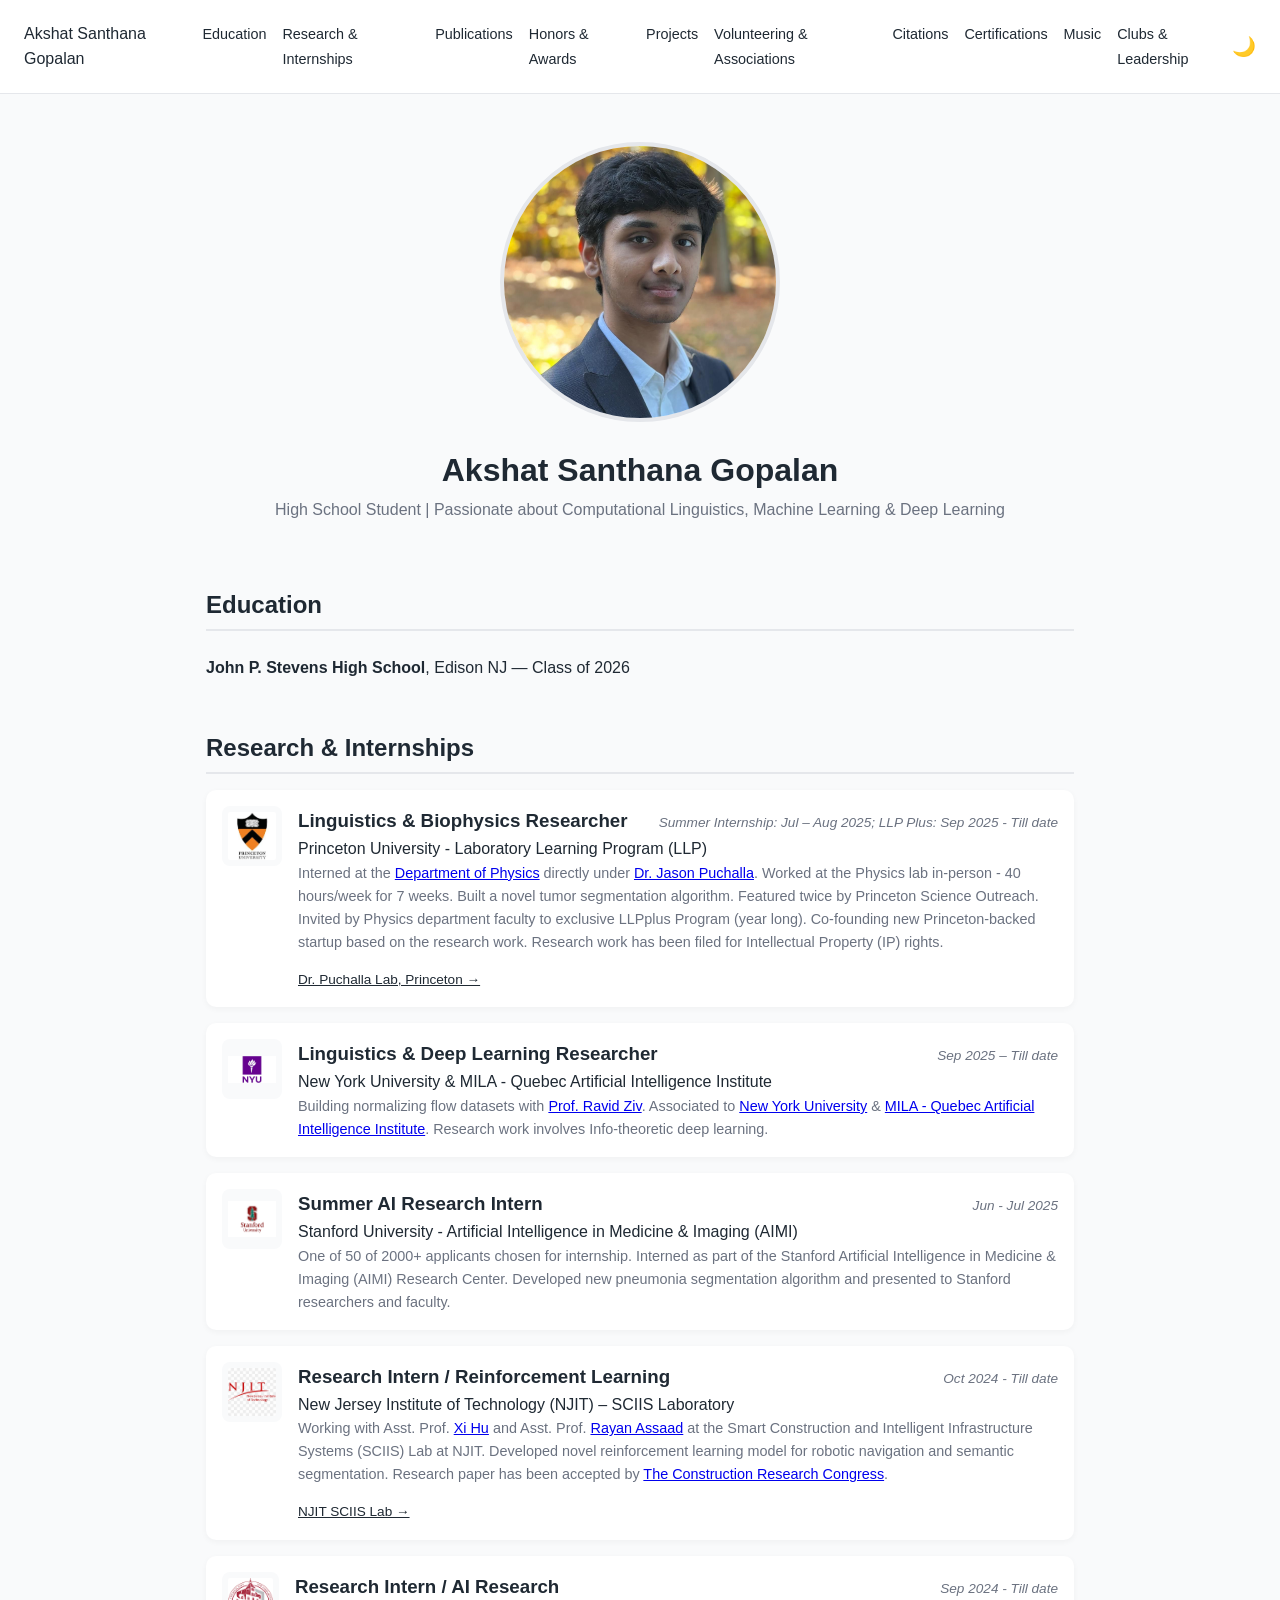
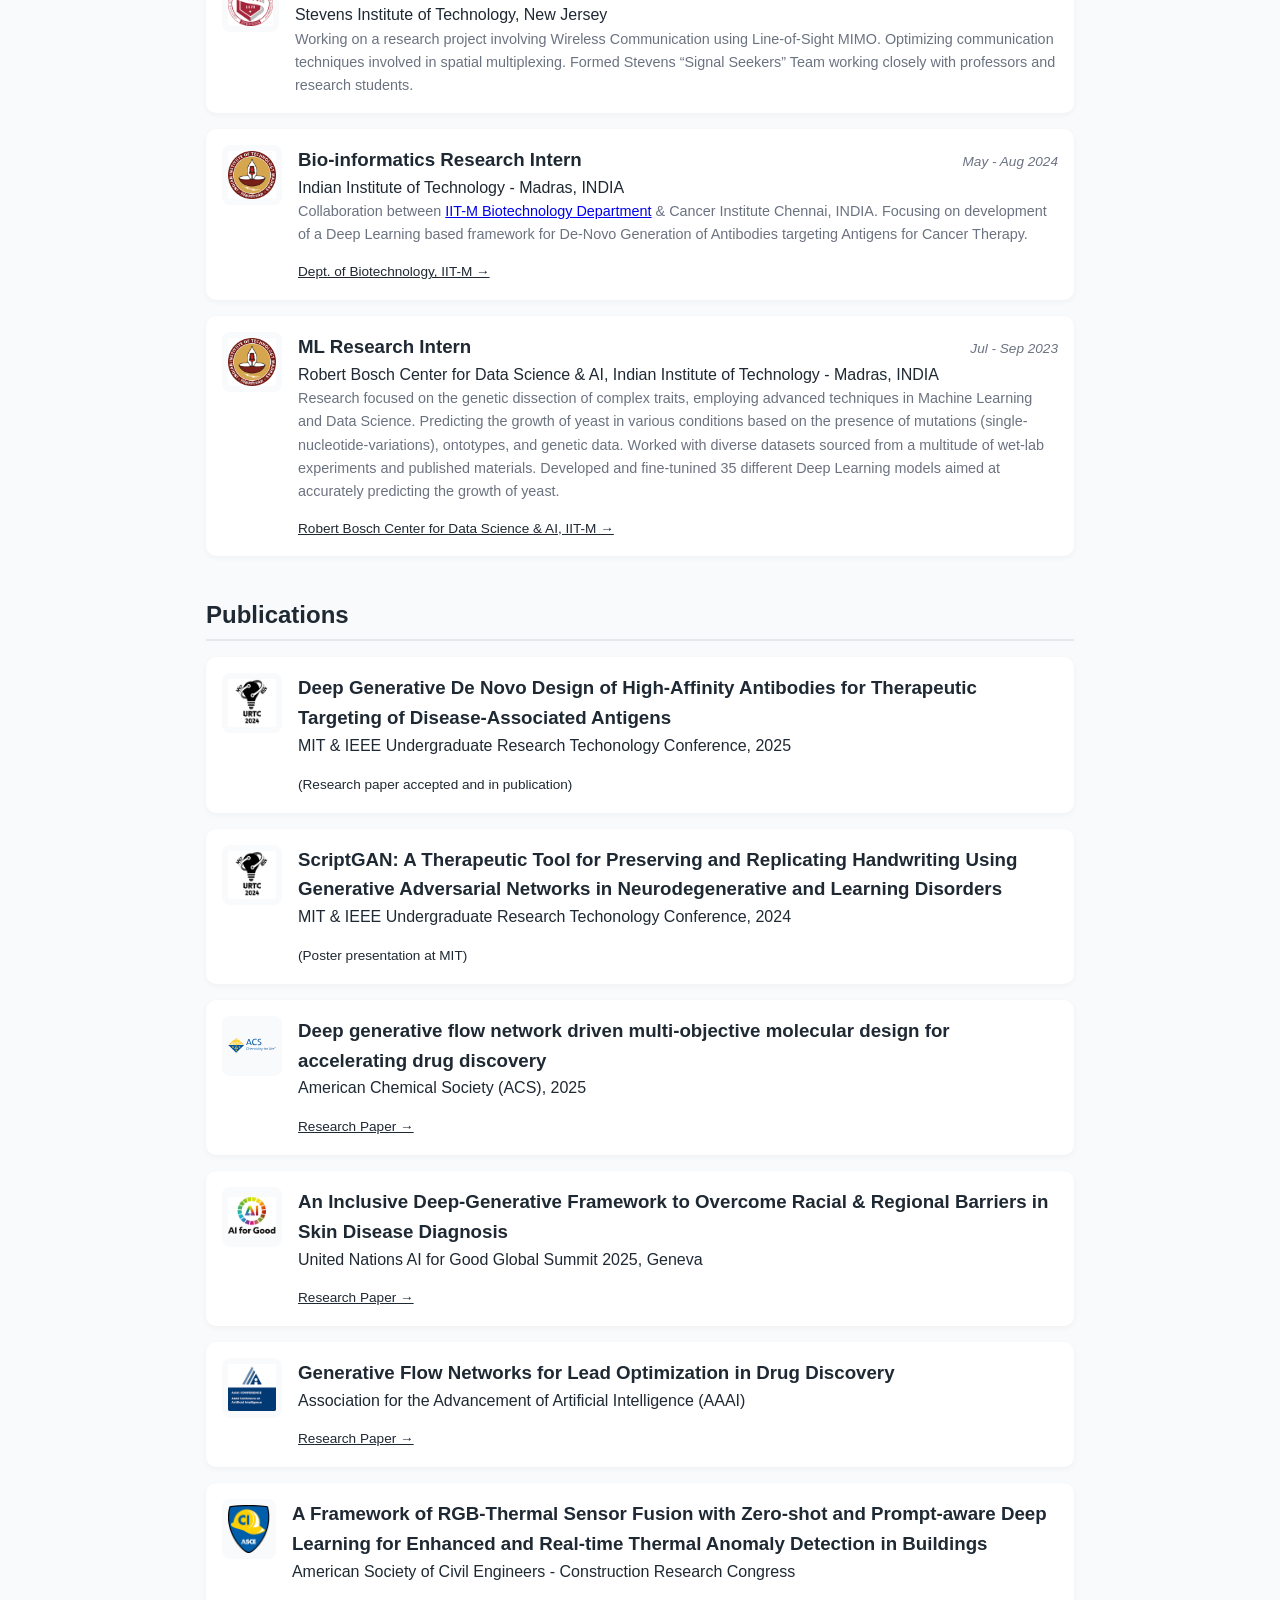
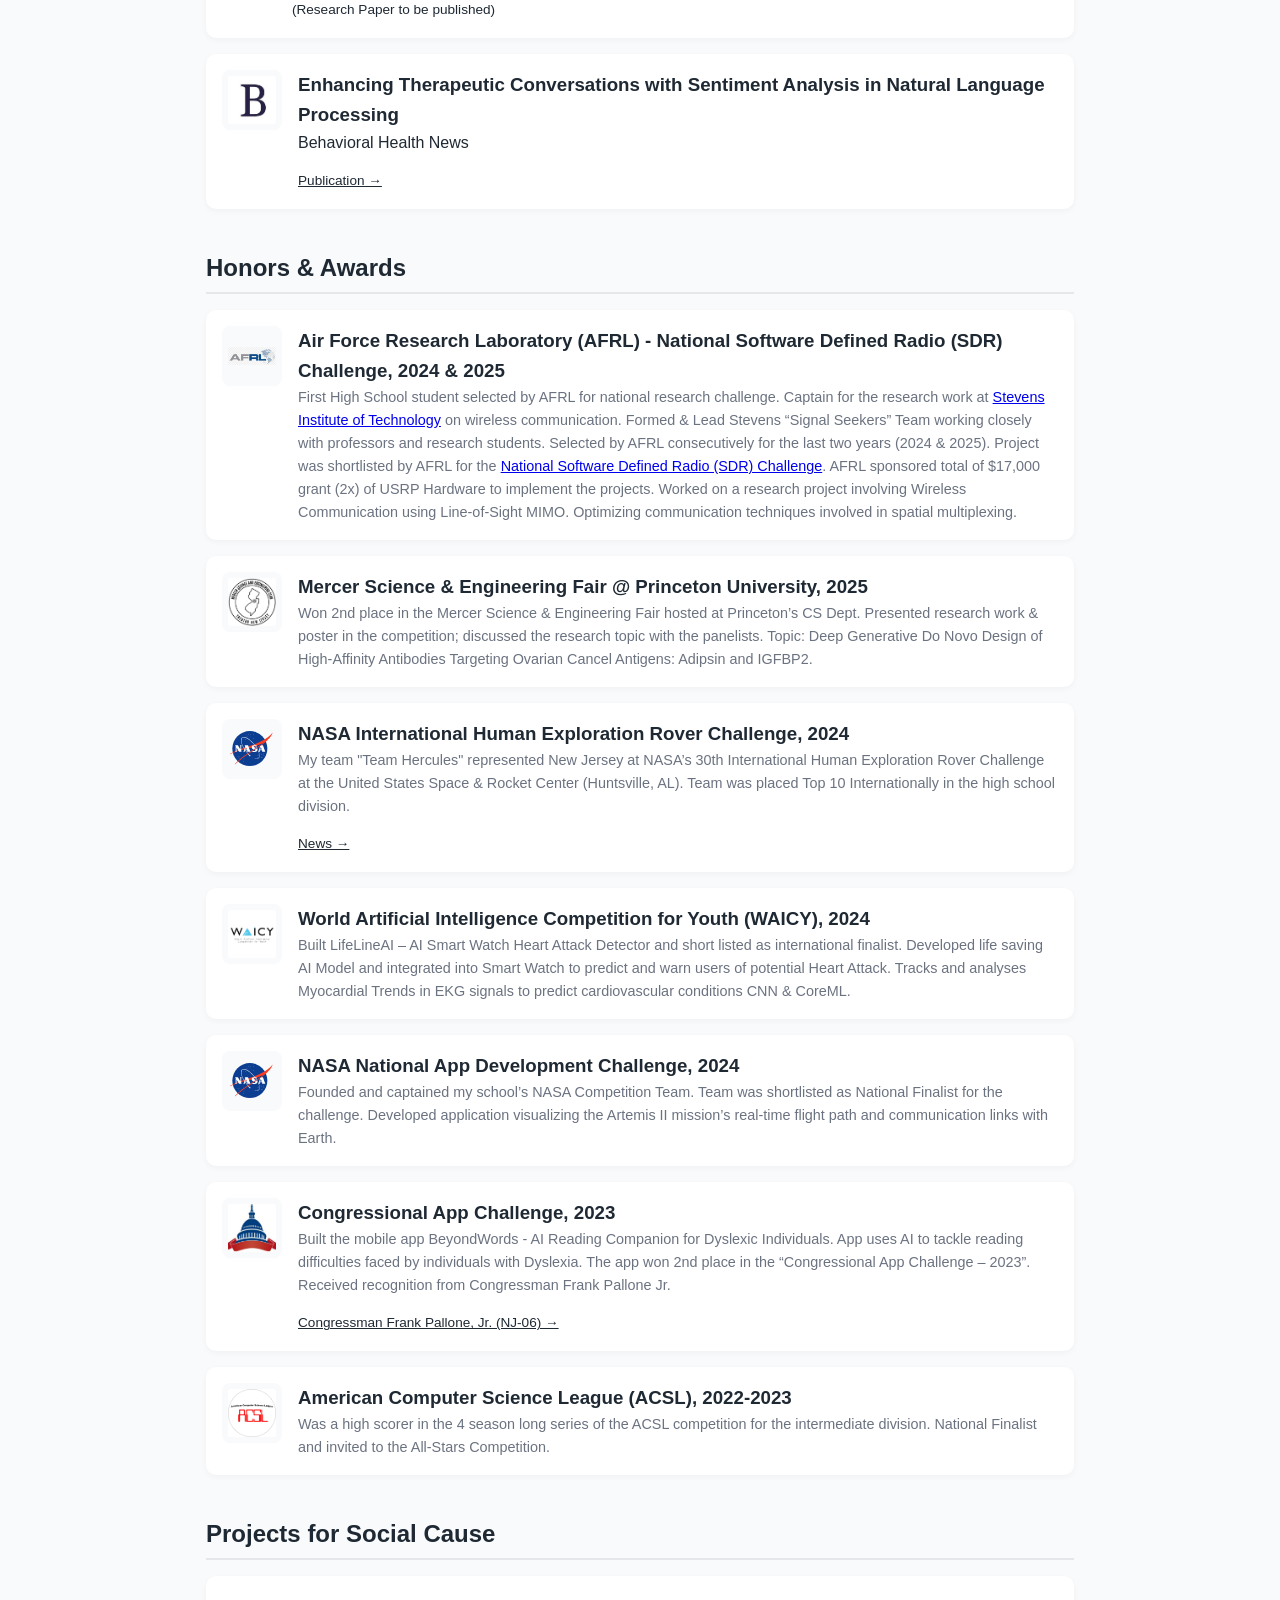
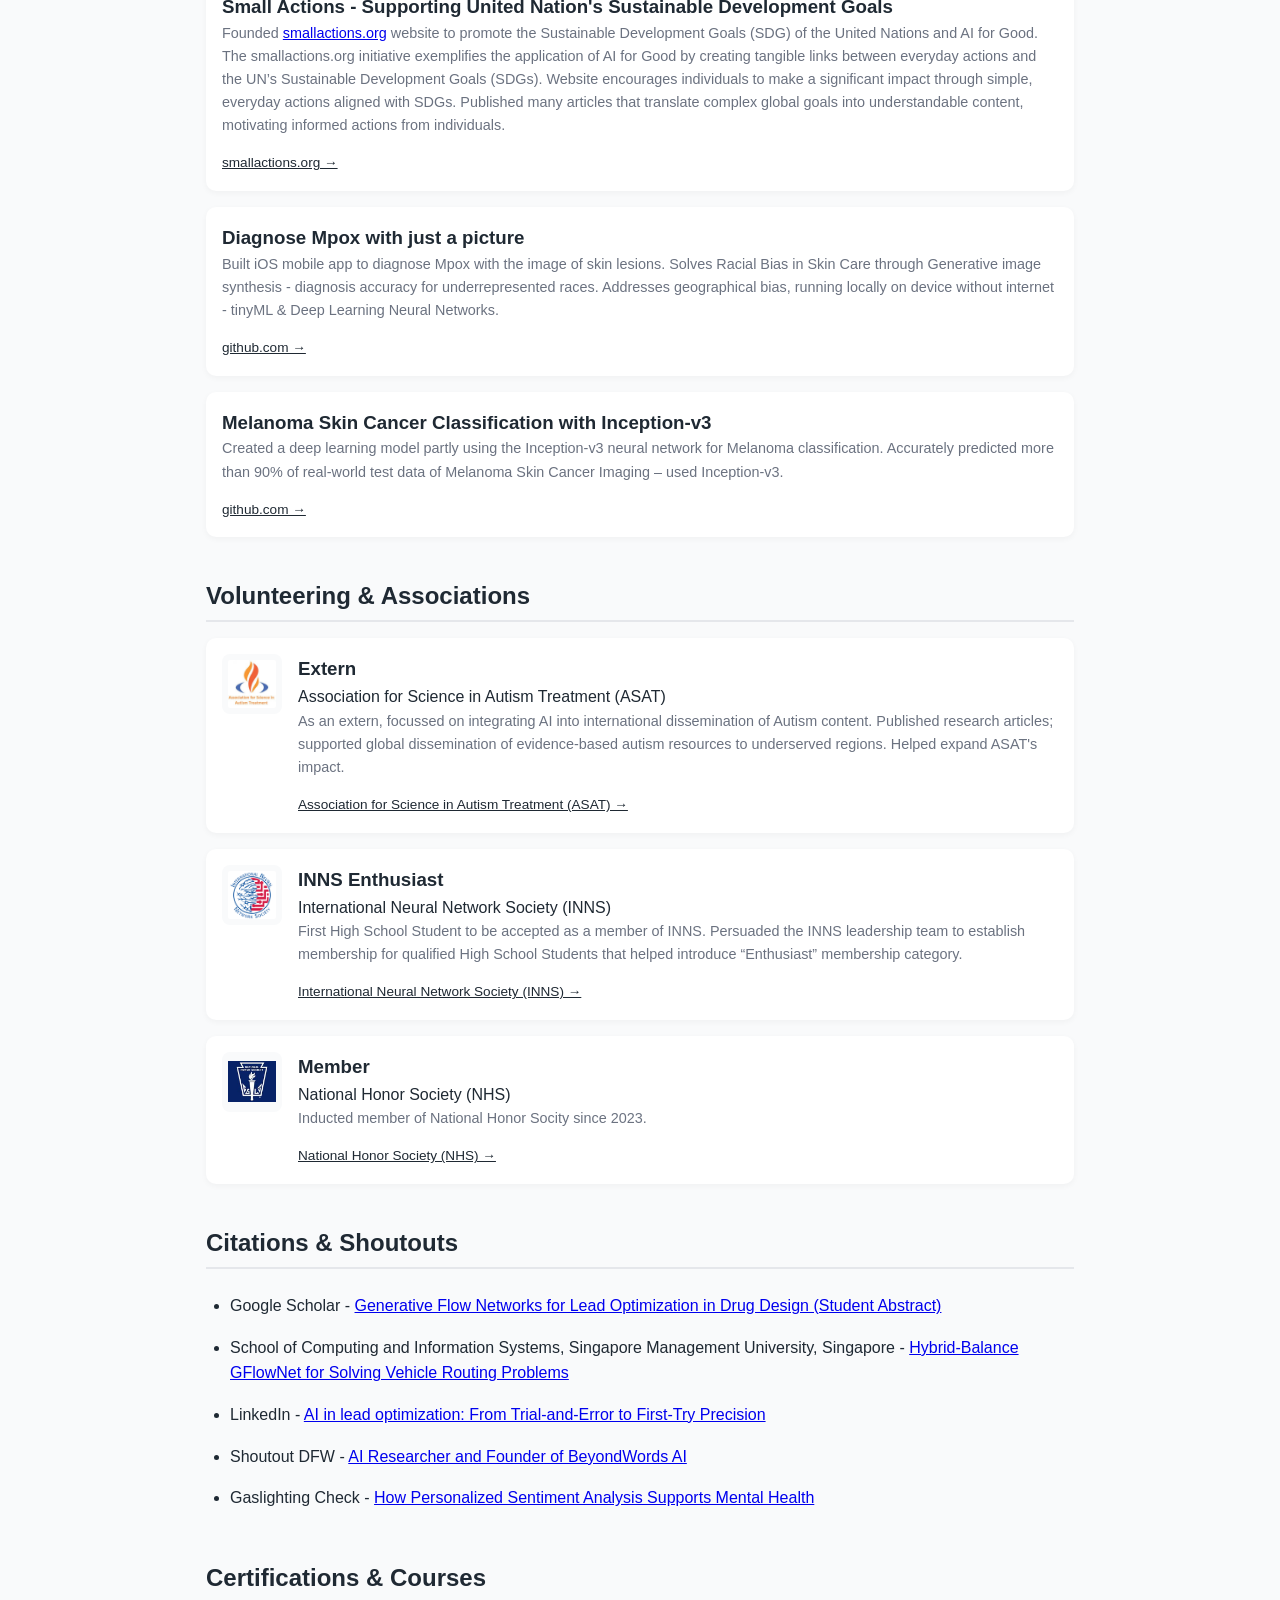
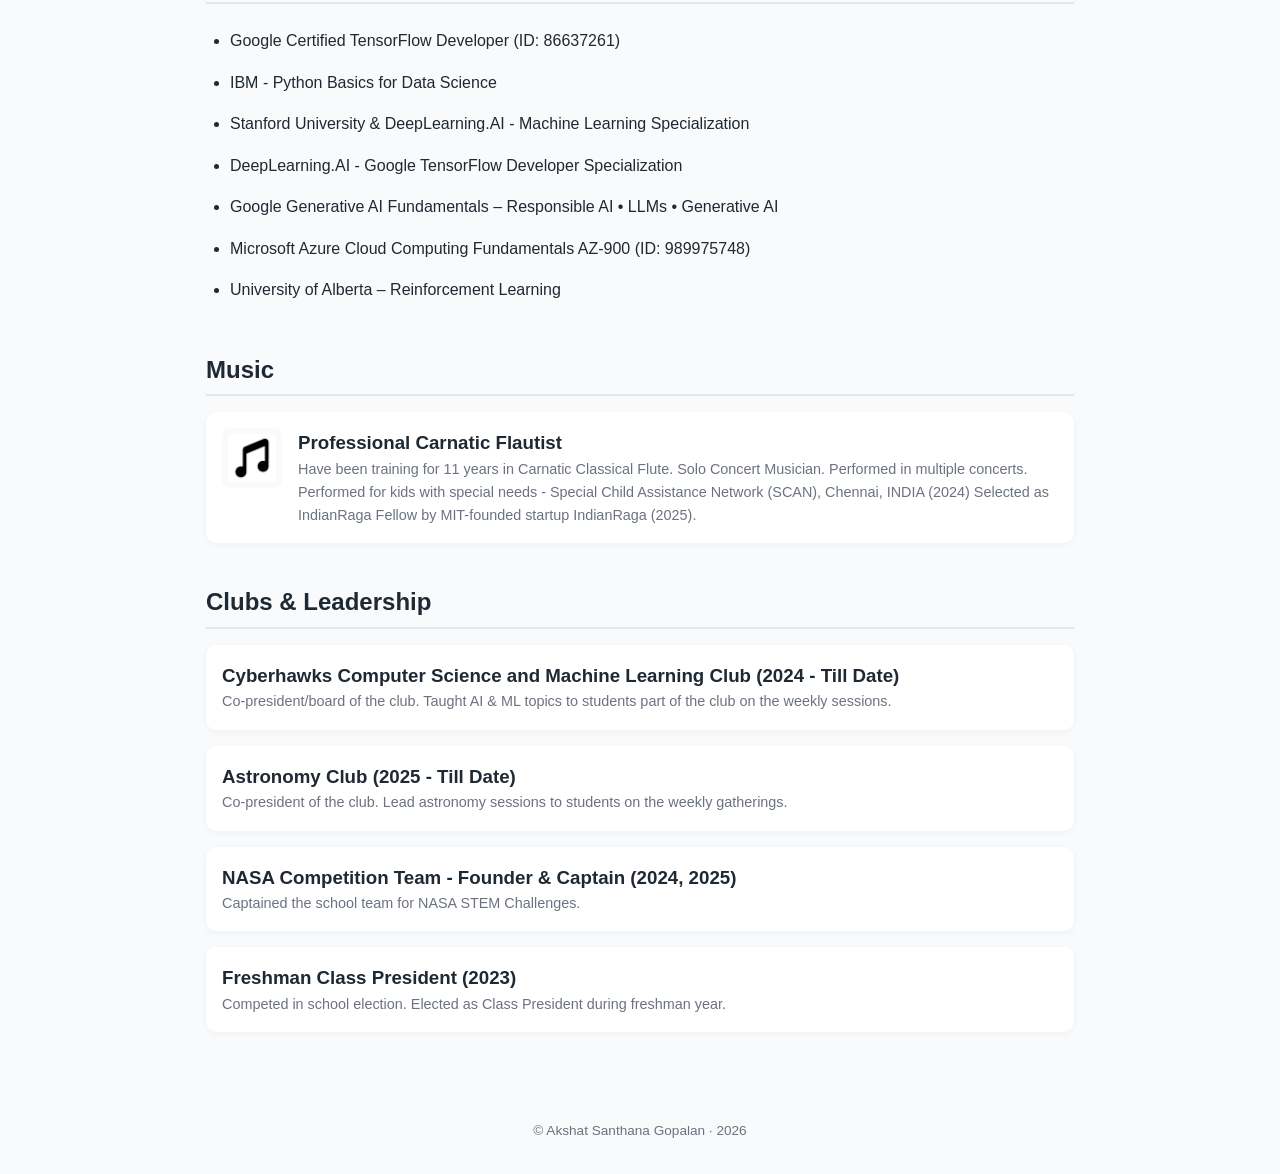
==== PeronalPortfolio/index.html @ 572a845c "Update index.html" ====
<!DOCTYPE html>
<html lang="en">

<head>
    <meta charset="UTF-8" />
    <meta name="viewport" content="width=device-width, initial-scale=1.0" />
    <title>Akshat Santhana Gopalan | Portfolio</title>
    <link rel="stylesheet" href="styles.css" />
</head>

<body>

    <!-- Navigation -->
    <nav class="navbar">
        <span class="logo">Akshat Santhana Gopalan</span>

        <ul class="nav-links">
            <li><a href="#education">Education</a></li>
            <li><a href="#research-internships">Research & Internships</a></li>
            <li><a href="#publications">Publications</a></li>
            <li><a href="#honors">Honors & Awards</a></li>
            <!-- <li><a href="#competitions">Competitions</a></li> -->
            <li><a href="#projects">Projects</a></li>
            <li><a href="#associations">Volunteering & Associations</a></li>
            <li><a href="#citations">Citations</a></li>
            <li><a href="#certifications">Certifications</a></li>
            <li><a href="#music">Music</a></li>
            <li><a href="#clubs">Clubs & Leadership</a></li>
        </ul>

        <button id="theme-toggle" aria-label="Toggle Dark Mode">🌙</button>
    </nav>


    <!-- Header -->
    <header class="header">
        <img src="assets/akshat.jpeg" alt="Profile Photo" class="profile-pic">
        <h1>Akshat Santhana Gopalan</h1>
        <p class="subtitle">High School Student | Passionate about Computational Linguistics, Machine Learning & Deep
            Learning</p>
    </header>

    <!-- Main Content -->
    <main class="container">

        <section id="education">
            <h2>Education</h2>
            <ul>
                <li><strong>John P. Stevens High School</strong>, Edison NJ — Class of 2026</li>
            </ul>
        </section>

        <section id="research-internships">
            <h2>Research & Internships</h2>
            <div class="item">
                <img src="assets/princeton.jpeg" alt="Organization Logo">
                <div class="item-content">
                    <div class="item-title-row">
                        <h3>Linguistics & Biophysics Researcher</h3>
                        <span class="duration">
                            Summer Internship: Jul – Aug 2025; LLP Plus: Sep 2025 - Till date
                        </span>
                    </div>
                    <p>Princeton University - Laboratory Learning Program (LLP)</p>

                    <p class="muted">
                        Interned at the <a href="https://phy.princeton.edu" target="_blank">Department of Physics</a>
                        directly under <a href="https://phy.princeton.edu/people/jason-puchalla" target="_blank">Dr.
                            Jason Puchalla</a>.
                        Worked at the Physics lab in-person - 40 hours/week for 7 weeks.
                        Built a novel tumor segmentation algorithm.
                        Featured twice by Princeton Science Outreach.
                        Invited by Physics department faculty to exclusive LLPplus Program (year long).
                        Co-founding new Princeton-backed startup based on the research work.
                        Research work has been filed for Intellectual Property (IP) rights.
                    </p>

                    <!-- Reference link goes INSIDE content div -->
                    <div class="reference-link">
                        <a href="https://sites.google.com/view/puchallalab/home#h.2eba4f340472e04d_12" target="_blank">
                            Dr. Puchalla Lab, Princeton →
                        </a>
                    </div>
                </div>
            </div>
            <div class="item">
                <img src="assets/nyu.png" alt="Organization Logo">
                <div class="item-content">
                    <div class="item-title-row">
                        <h3>Linguistics & Deep Learning Researcher</h3>
                        <span class="duration">
                            Sep 2025 – Till date
                        </span>
                    </div>
                    <p>New York University & MILA - Quebec Artificial Intelligence Institute</p>

                    <p class="muted">
                        Building normalizing flow datasets with <a href="https://www.ravid-shwartz-ziv.com"
                            target="_blank">Prof. Ravid Ziv</a>.
                        Associated to <a href="https://www.nyu.edu" target="_blank">New York University</a> & <a
                            href="https://mila.quebec/en" target="_blank">MILA - Quebec Artificial Intelligence
                            Institute</a>.
                        Research work involves Info-theoretic deep learning.
                    </p>
                </div>
            </div>
            <div class="item">
                <img src="assets/stanford.png" alt="Organization Logo">
                <div class="item-content">
                    <div class="item-title-row">
                        <h3>Summer AI Research Intern</h3>
                        <span class="duration">
                            Jun - Jul 2025
                        </span>
                    </div>
                    <p>Stanford University - Artificial Intelligence in Medicine & Imaging (AIMI)</p>

                    <p class="muted">
                        One of 50 of 2000+ applicants chosen for internship.
                        Interned as part of the Stanford Artificial Intelligence in Medicine & Imaging
                        (AIMI)
                        Research Center.
                        Developed new pneumonia segmentation algorithm and presented to Stanford
                        researchers and faculty.
                    </p>
                </div>
            </div>
            <div class="item">
                <img src="assets/njit.png" alt="Organization Logo">
                <div class="item-content">
                    <div class="item-title-row">
                        <h3>Research Intern / Reinforcement Learning</h3>
                        <span class="duration">
                            Oct 2024 - Till date
                        </span>
                    </div>
                    <p>New Jersey Institute of Technology (NJIT) – SCIIS Laboratory</p>

                    <p class="muted">
                        Working with Asst. Prof. <a
                            href="https://tec.illinoisstate.edu/faculty-staff/profile/?ulid=xhu1238" target="_blank">Xi
                            Hu</a> and Asst. Prof. <a href="https://people.njit.edu/profile/rh427" target="_blank">Rayan
                            Assaad</a> at
                        the Smart
                        Construction and Intelligent Infrastructure Systems (SCIIS) Lab at NJIT.
                        Developed novel reinforcement learning model for robotic navigation and semantic
                        segmentation.
                        Research paper has been accepted by <a href="https://cisummit-crc.asce.org" target="_blank">The
                            Construction Research Congress</a>.
                    </p>

                    <!-- Reference link goes INSIDE content div -->
                    <div class="reference-link">
                        <a href="https://sciis.njit.edu/team.html" target="_blank">
                            NJIT SCIIS Lab →
                        </a>
                    </div>
                </div>
            </div>

            <div class="item">
                <img src="assets/stevens.png" alt="Organization Logo">

                <div class="item-content">
                    <div class="item-title-row">
                        <h3>Research Intern / AI Research</h3>
                        <span class="duration">
                            Sep 2024 - Till date
                        </span>
                    </div>
                    <p>Stevens Institute of Technology, New Jersey</p>

                    <p class="muted">
                        Working on a research project involving Wireless Communication using Line-of-Sight
                        MIMO.
                        Optimizing communication techniques involved in spatial multiplexing.
                        Formed Stevens “Signal Seekers” Team working closely with professors and research
                        students.
                    </p>
                </div>
            </div>
            <div class="item">
                <img src="assets/iitm.png" alt="Organization Logo">

                <div class="item-content">
                    <div class="item-title-row">
                        <h3>Bio-informatics Research Intern</h3>
                        <span class="duration">
                            May - Aug 2024
                        </span>
                    </div>

                    <p>Indian Institute of Technology - Madras, INDIA</p>

                    <p class="muted">
                        Collaboration between <a
                            href="https://www.iitm.ac.in/academics/departments/department-of-biotechnology"
                            target="_blank">IIT-M Biotechnology Department</a> & Cancer Institute Chennai,
                        INDIA.
                        Focusing on development of a Deep Learning based framework for De-Novo Generation of
                        Antibodies targeting Antigens for Cancer Therapy.
                    </p>

                    <!-- Reference link goes INSIDE content div -->
                    <div class="reference-link">
                        <a href="https://www.iitm.ac.in/academics/departments/department-of-biotechnology"
                            target="_blank">
                            Dept. of Biotechnology, IIT-M →
                        </a>
                    </div>
                </div>
            </div>
            <div class="item">
                <img src="assets/iitm.png" alt="Organization Logo">

                <div class="item-content">
                    <div class="item-title-row">
                        <h3>ML Research Intern</h3>
                        <span class="duration">
                            Jul - Sep 2023
                        </span>
                    </div>
                    <p>Robert Bosch Center for Data Science & AI, Indian Institute of Technology -
                        Madras, INDIA</p>

                    <p class="muted">
                        Research focused on the genetic dissection of complex traits, employing advanced
                        techniques in Machine Learning and Data Science.
                        Predicting the growth of yeast in various conditions based on the presence of
                        mutations (single-nucleotide-variations), ontotypes, and genetic data.
                        Worked with diverse datasets sourced from a multitude of wet-lab experiments and
                        published materials.
                        Developed and fine-tunined 35 different Deep Learning models aimed at accurately
                        predicting the growth of yeast.
                    </p>

                    <!-- Reference link goes INSIDE content div -->
                    <div class="reference-link">
                        <a href="https://www.iitm.ac.in/research/institute-research-centres/robert-bosch-centre-for-data-science-and-artificial-intelligence"
                            target="_blank">
                            Robert Bosch Center for Data Science & AI, IIT-M →
                        </a>
                    </div>
                </div>
            </div>
        </section>


        <section id="publications">
            <h2>Publications</h2>
            <div class="item">
                <img src="assets/mit.png" alt="Publisher Logo">
                <div>
                    <h3>Deep Generative De Novo Design of High-Affinity Antibodies for Therapeutic Targeting of
                        Disease-Associated Antigens</h3>
                    <p>MIT & IEEE Undergraduate Research Techonology Conference, 2025</p>
                    <!-- Reference link goes INSIDE content div -->
                    <div class="reference-link">
                        <a>
                            (Research paper accepted and in publication)
                        </a>
                    </div>
                </div>
            </div>
            <div class="item">
                <img src="assets/mit.png" alt="Publisher Logo">
                <div>
                    <h3>ScriptGAN: A Therapeutic Tool for Preserving and Replicating Handwriting Using Generative
                        Adversarial Networks in Neurodegenerative and Learning Disorders</h3>
                    <p>MIT & IEEE Undergraduate Research Techonology Conference, 2024</p>
                    <!-- Reference link goes INSIDE content div -->
                    <div class="reference-link">
                        <a>
                            (Poster presentation at MIT)
                        </a>
                    </div>
                </div>
            </div>
            <div class="item">
                <img src="assets/acs.svg" alt="Publisher Logo">
                <div>
                    <h3>Deep generative flow network driven multi-objective molecular design for accelerating drug
                        discovery</h3>
                    <p>American Chemical Society (ACS), 2025</p>
                    <!-- Reference link goes INSIDE content div -->
                    <div class="reference-link">
                        <a href="https://acs.digitellinc.com/b/sp/akshat-santhana-gopalan-431077" target="_blank">
                            Research Paper →
                        </a>
                    </div>
                </div>
            </div>
            <div class="item">
                <img src="assets/aiforgood.jpeg" alt="Publisher Logo">
                <div>
                    <h3>An Inclusive Deep-Generative Framework to Overcome Racial & Regional Barriers in Skin Disease
                        Diagnosis</h3>
                    <p>United Nations AI for Good Global Summit 2025, Geneva</p>
                    <!-- Reference link goes INSIDE content div -->
                    <div class="reference-link">
                        <a href="https://www.itu.int/hub/publication/t-ai4g-ai4good-2025-1/" target="_blank">
                            Research Paper →
                        </a>
                    </div>
                </div>
            </div>
            <div class="item">
                <img src="assets/aaai.png" alt="Publisher Logo">
                <div>
                    <h3>Generative Flow Networks for Lead Optimization in Drug Discovery</h3>
                    <p>Association for the Advancement of Artificial Intelligence (AAAI)</p>
                    <!-- Reference link goes INSIDE content div -->
                    <div class="reference-link">
                        <a href="https://ojs.aaai.org/index.php/AAAI/article/view/35297" target="_blank">
                            Research Paper →
                        </a>
                    </div>
                </div>
            </div>
            <div class="item">
                <img src="assets/crc.png" alt="Publisher Logo">
                <div>
                    <h3>A Framework of RGB-Thermal Sensor Fusion with Zero-shot and Prompt-aware Deep Learning for
                        Enhanced and Real-time Thermal Anomaly Detection in Buildings</h3>
                    <p>American Society of Civil Engineers - Construction Research Congress</p>
                    <!-- Reference link goes INSIDE content div -->
                    <div class="reference-link">
                        <a>
                            (Research Paper to be published)
                        </a>
                    </div>
                </div>
            </div>
            <div class="item">
                <img src="assets/bhn.jpeg" alt="Publisher Logo">
                <div>
                    <h3>Enhancing Therapeutic Conversations with Sentiment Analysis in Natural Language Processing</h3>
                    <p>Behavioral Health News</p>
                    <!-- Reference link goes INSIDE content div -->
                    <div class="reference-link">
                        <a href="https://behavioralhealthnews.org/enhancing-therapeutic-conversations-with-sentiment-analysis-in-natural-language-processing/"
                            target="_blank">
                            Publication →
                        </a>
                    </div>
                </div>
            </div>
        </section>

        <section id="honors">
            <h2>Honors & Awards</h2>
            <div class="item">
                <img src="assets/afrl.jpeg" alt="Competition Logo">
                <div>
                    <h3>Air Force Research Laboratory (AFRL) - National Software Defined Radio (SDR) Challenge, 2024 &
                        2025</h3>
                    <p class="muted">First High School student selected by AFRL for national research challenge.
                        Captain for the research work at <a href="https://www.stevens.edu" target="_blank">Stevens
                            Institute of Technology</a> on wireless communication.
                        Formed & Lead Stevens “Signal Seekers” Team working closely with professors and research
                        students.
                        Selected by AFRL consecutively for the last two years (2024 & 2025).
                        Project was shortlisted by AFRL for the <a
                            href="https://wbi-innovates.zohobackstage.com/afrlsdr" target="_blank">National Software
                            Defined Radio (SDR) Challenge</a>.
                        AFRL sponsored total of $17,000 grant (2x) of USRP Hardware to implement the projects.
                        Worked on a research project involving Wireless Communication using Line-of-Sight MIMO.
                        Optimizing communication techniques involved in spatial multiplexing.</p>
                </div>
            </div>
            <div class="item">
                <img src="assets/mercer.jpeg" alt="Competition Logo">
                <div>
                    <h3>Mercer Science & Engineering Fair @ Princeton University, 2025</h3>
                    <p class="muted">
                        Won 2nd place in the Mercer Science & Engineering Fair hosted at Princeton’s CS Dept.
                        Presented research work & poster in the competition; discussed the research topic with the
                        panelists.
                        Topic: Deep Generative Do Novo Design of High-Affinity Antibodies Targeting Ovarian Cancel
                        Antigens: Adipsin and IGFBP2.
                    </p>
                </div>
            </div>
            <div class="item">
                <img src="assets/nasa.svg" alt="Competition Logo">
                <div>
                    <h3>NASA International Human Exploration Rover Challenge, 2024</h3>
                    <p class="muted">
                        My team "Team Hercules" represented New Jersey at NASA’s 30th International Human Exploration
                        Rover Challenge at the United States Space & Rocket Center (Huntsville, AL).
                        Team was placed Top 10 Internationally in the high school division.
                    </p>
                    <!-- Reference link goes INSIDE content div -->
                    <div class="reference-link">
                        <a href="https://www.tapinto.net/towns/new-brunswick/milestones/john-p-stevens-high-school-s-team-hercules-places-top-10-at-2024-nasa-rover-challenge-4"
                            target="_blank">
                            News →
                        </a>
                    </div>
                </div>
            </div>
            <div class="item">
                <img src="assets/waicy.png" alt="Competition Logo">
                <div>
                    <h3>World Artificial Intelligence Competition for Youth (WAICY), 2024</h3>
                    <p class="muted">
                        Built LifeLineAI – AI Smart Watch Heart Attack Detector and short listed as international
                        finalist.
                        Developed life saving AI Model and integrated into Smart Watch to predict and warn users of
                        potential Heart Attack.
                        Tracks and analyses Myocardial Trends in EKG signals to predict cardiovascular conditions CNN &
                        CoreML.
                    </p>
                </div>
            </div>
            <div class="item">
                <img src="assets/nasa.svg" alt="Competition Logo">
                <div>
                    <h3>NASA National App Development Challenge, 2024</h3>
                    <p class="muted">
                        Founded and captained my school’s NASA Competition Team.
                        Team was shortlisted as National Finalist for the challenge.
                        Developed application visualizing the Artemis II mission’s real-time flight path and
                        communication links with Earth.
                    </p>
                </div>
            </div>
            <div class="item">
                <img src="assets/congress.jpeg" alt="Competition Logo">
                <div>
                    <h3>Congressional App Challenge, 2023</h3>
                    <p class="muted">
                        Built the mobile app BeyondWords - AI Reading Companion for Dyslexic Individuals.
                        App uses AI to tackle reading difficulties faced by individuals with Dyslexia.
                        The app won 2nd place in the “Congressional App Challenge – 2023”.
                        Received recognition from Congressman Frank Pallone Jr.
                    </p>
                    <!-- Reference link goes INSIDE content div -->
                    <div class="reference-link">
                        <a href="https://pallone.house.gov/media/press-releases/pallone-recognizes-outstanding-high-school-students-spring-awards-ceremony-1"
                            target="_blank">
                            Congressman Frank Pallone, Jr. (NJ-06) →
                        </a>
                    </div>
                </div>
            </div>
            <div class="item">
                <img src="assets/acsl.png" alt="Competition Logo">
                <div>
                    <h3>American Computer Science League (ACSL), 2022-2023</h3>
                    <p class="muted">
                        Was a high scorer in the 4 season long series of the ACSL competition for the intermediate
                        division.
                        National Finalist and invited to the All-Stars Competition.
                    </p>
                </div>
            </div>
        </section>

        <section id="projects">
            <h2>Projects for Social Cause</h2>
            <div class="item">
                <div>
                    <h3>Small Actions - Supporting United Nation's Sustainable Development Goals</h3>
                    <p class="muted">
                        Founded <a href="https://smallactions.org" target="_blank">smallactions.org</a> website to
                        promote the Sustainable Development Goals (SDG) of the United Nations and AI for Good.
                        The smallactions.org initiative exemplifies the application of AI for Good by creating tangible
                        links between everyday actions and the UN’s Sustainable Development Goals (SDGs).
                        Website encourages individuals to make a significant impact through simple, everyday actions
                        aligned with SDGs.
                        Published many articles that translate complex global goals into understandable content,
                        motivating informed actions from individuals.
                    </p>
                    <!-- Reference link goes INSIDE content div -->
                    <div class="reference-link">
                        <a href="https://smallactions.org" target="_blank">
                            smallactions.org →
                        </a>
                    </div>
                </div>
            </div>
            </div>
            <div class="item">
                <div>
                    <h3>Diagnose Mpox with just a picture</h3>
                    <p class="muted">
                        Built iOS mobile app to diagnose Mpox with the image of skin lesions.
                        Solves Racial Bias in Skin Care through Generative image synthesis - diagnosis accuracy for
                        underrepresented races.
                        Addresses geographical bias, running locally on device without internet - tinyML & Deep Learning
                        Neural Networks.
                    </p>
                    <!-- Reference link goes INSIDE content div -->
                    <div class="reference-link">
                        <a href="https://github.com/AkshatSG/EquiDermAI" target="_blank">
                            github.com →
                        </a>
                    </div>
                </div>
            </div>
            <div class="item">
                <div>
                    <h3>Melanoma Skin Cancer Classification with Inception-v3</h3>
                    <p class="muted">
                        Created a deep learning model partly using the Inception-v3 neural network for Melanoma
                        classification.
                        Accurately predicted more than 90% of real-world test data of Melanoma Skin Cancer Imaging –
                        used Inception-v3.
                    </p>
                    <!-- Reference link goes INSIDE content div -->
                    <div class="reference-link">
                        <a href="https://github.com/AkshatSG/Melanoma-Skin-Cancer-Classification-Using-Tensorflow-ConvNets-Inception-v3"
                            target="_blank">
                            github.com →
                        </a>
                    </div>
                </div>
            </div>
        </section>

        <section id="associations">
            <h2>Volunteering & Associations</h2>
            <div class="item">
                <img src="assets/asat.jpeg" alt="Organization Logo">

                <div>
                    <h3>Extern</h3>
                    <p>Association for Science in Autism Treatment (ASAT)</p>

                    <p class="muted">
                        As an extern, focussed on integrating AI into international dissemination of Autism content.
                        Published research articles; supported global dissemination of evidence-based autism resources
                        to underserved regions.
                        Helped expand ASAT's impact.
                    </p>

                    <!-- Reference link goes INSIDE content div -->
                    <div class="reference-link">
                        <a href="https://asatonline.org/" target="_blank">
                            Association for Science in Autism Treatment (ASAT) →
                        </a>
                    </div>
                </div>
            </div>
            <div class="item">
                <img src="assets/inns.png" alt="Organization Logo">

                <div>
                    <h3>INNS Enthusiast</h3>
                    <p>International Neural Network Society (INNS)</p>

                    <p class="muted">
                        First High School Student to be accepted as a member of INNS.
                        Persuaded the INNS leadership team to establish membership for qualified High School Students
                        that helped introduce “Enthusiast” membership category.
                    </p>

                    <!-- Reference link goes INSIDE content div -->
                    <div class="reference-link">
                        <a href="https://www.inns.org" target="_blank">
                            International Neural Network Society (INNS) →
                        </a>
                    </div>
                </div>
            </div>
            <div class="item">
                <img src="assets/nhs.jpeg" alt="Organization Logo">

                <div>
                    <h3>Member</h3>
                    <p>National Honor Society (NHS)</p>

                    <p class="muted">
                        Inducted member of National Honor Socity since 2023.
                    </p>

                    <!-- Reference link goes INSIDE content div -->
                    <div class="reference-link">
                        <a href="https://www.nationalhonorsociety.org" target="_blank">
                            National Honor Society (NHS) →
                        </a>
                    </div>
                </div>
            </div>
        </section>
        <section id="citations">
            <h2>Citations & Shoutouts</h2>
            <ul class="bulleted">
                <li>Google Scholar - <a href="https://scholar.google.com/citations?user=a9Gvs_wAAAAJ&hl=en"
                        target="_blank">Generative Flow Networks for Lead Optimization in Drug Design (Student
                        Abstract)</a></li>
                <li>School of Computing and Information Systems, Singapore Management University, Singapore - <a
                        href="https://arxiv.org/pdf/2510.04792" target="_blank">Hybrid-Balance GFlowNet for Solving
                        Vehicle Routing Problems</a></li>
                <li>LinkedIn - <a
                        href="https://www.linkedin.com/pulse/ai-lead-optimization-from-trial-and-error-first-try-eskici-ph-d--lpncc/"
                        target="_blank">AI in lead optimization: From Trial-and-Error to First-Try Precision</a></li>
                <li>Shoutout DFW - <a
                        href="https://shoutoutdfw.com/meet-akshat-santhana-gopalan-ai-researcher-and-founder-of-beyondwords-ai/"
                        target="_blank">AI Researcher and Founder of BeyondWords AI</a></li>
                <li>Gaslighting Check - <a
                        href="https://www.gaslightingcheck.com/blog/how-personalized-sentiment-analysis-supports-mental-health"
                        target="_blank">How Personalized Sentiment Analysis Supports Mental Health</a></li>
            </ul>
        </section>
        <section id="certifications">
            <h2>Certifications & Courses</h2>
            <ul class="bulleted">
                <li>Google Certified TensorFlow Developer (ID: 86637261)</li>
                <li>IBM - Python Basics for Data Science</li>
                <li>Stanford University & DeepLearning.AI - Machine Learning Specialization</li>
                <li>DeepLearning.AI - Google TensorFlow Developer Specialization</li>
                <li>Google Generative AI Fundamentals – Responsible AI • LLMs • Generative AI</li>
                <li>Microsoft Azure Cloud Computing Fundamentals AZ-900 (ID: 989975748)</li>
                <li>University of Alberta – Reinforcement Learning</li>
            </ul>
        </section>
        <section id="music">
            <h2>Music</h2>
            <div class="item">
                <img src="assets/music.png" alt="Organization Logo">

                <div>
                    <h3>Professional Carnatic Flautist</h3>
                    <p class="muted">
                        Have been training for 11 years in Carnatic Classical Flute.
                        Solo Concert Musician.
                        Performed in multiple concerts.
                        Performed for kids with special needs - Special Child Assistance Network (SCAN), Chennai, INDIA
                        (2024)
                        Selected as IndianRaga Fellow by MIT-founded startup IndianRaga (2025).
                    </p>
                </div>
            </div>
        </section>

        <section id="clubs">
            <h2>Clubs & Leadership</h2>
            <div class="item">
                <div>
                    <h3>Cyberhawks Computer Science and Machine Learning Club (2024 - Till Date)</h3>
                    <p class="muted">
                        Co-president/board of the club.
                        Taught AI & ML topics to students part of the club on the weekly sessions.
                    </p>
                </div>
            </div>
            <div class="item">
                <div>
                    <h3>Astronomy Club (2025 - Till Date)</h3>
                    <p class="muted">
                        Co-president of the club.
                        Lead astronomy sessions to students on the weekly gatherings.
                    </p>
                </div>
            </div>
            <div class="item">
                <div>
                    <h3>NASA Competition Team - Founder & Captain (2024, 2025)</h3>
                    <p class="muted">
                        Captained the school team for NASA STEM Challenges.
                    </p>
                </div>
            </div>
            <div class="item">
                <div>
                    <h3>Freshman Class President (2023)</h3>
                    <p class="muted">
                        Competed in school election.
                        Elected as Class President during freshman year.
                    </p>
                </div>
            </div>
        </section>
    </main>

    <footer>
        © Akshat Santhana Gopalan · <span id="year"></span>
    </footer>

    <script src="script.js"></script>
</body>

</html>
---- PeronalPortfolio/styles.css ----
/* Variables */
:root {
    --bg: #f9fafb;
    --text: #1f2933;
    --card: #ffffff;
    --border: #e5e7eb;
    --muted: #6b7280;
  }
  
  body.dark {
    --bg: #0f172a;
    --text: #e5e7eb;
    --card: #1e293b;
    --border: #334155;
    --muted: #94a3b8;
  }
  
  /* Reset */
  * {
    margin: 0;
    padding: 0;
    box-sizing: border-box;
  }
  
  html {
    scroll-behavior: smooth;
  }
  
  body {
    font-family: "Segoe UI", sans-serif;
    background: var(--bg);
    color: var(--text);
    line-height: 1.6;
  }
  
  /* Navbar */
  .navbar {
    position: sticky;
    top: 0;
    z-index: 100;
    background: var(--card);
    border-bottom: 1px solid var(--border);
    padding: 0.8rem 1.5rem;
    display: flex;
    align-items: center;
    justify-content: space-between;
  }
  
  .nav-links {
    display: flex;
    gap: 1rem;
    list-style: none;
  }
  
  .nav-links a {
    text-decoration: none;
    color: var(--text);
    font-size: 0.9rem;
  }
  
  #theme-toggle {
    background: none;
    border: none;
    font-size: 1.2rem;
    cursor: pointer;
  }
  
  /* Header */
  .header {
    text-align: center;
    padding: 3rem 1rem;
  }
  
  .profile-pic {
    width: 280px;
    height: 280px;
    border-radius: 50%;
    object-fit: cover;
    object-position: center 35%;
    border: 4px solid var(--border);
    margin-bottom: 1rem;
  }
  
  
  .subtitle {
    color: var(--muted);
  }
  
  /* Main */
  .container {
    max-width: 900px;
    margin: auto;
    padding: 1rem;
  }
  
  section {
    margin-bottom: 2.5rem;
    scroll-margin-top: 90px; /* height of navbar + small buffer */
  }   
  
  h2 {
    border-bottom: 2px solid var(--border);
    padding-bottom: 0.3rem;
    margin-bottom: 1rem;
  }
  
  /* Cards */
  .item {
    display: flex;
    gap: 1rem;
    background: var(--card);
    padding: 1rem;
    border-radius: 10px;
    margin-bottom: 1rem;
    box-shadow: 0 2px 6px rgba(0,0,0,0.04);
  }
  
  .item img {
    width: 60px;
    height: 60px;
    object-fit: contain;
    background: var(--bg);
    padding: 6px;
    border-radius: 8px;
  }
  
  .muted {
    color: var(--muted);
    font-size: 0.9rem;
  }
  
  ul {
    list-style: none;
  }
  
  ul li {
    padding: 0.5rem 0;
  }
  
  /* Footer */
  footer {
    text-align: center;
    padding: 2rem;
    font-size: 0.85rem;
    color: var(--muted);
  }
  
  /* Responsive */
  @media (max-width: 768px) {
    .nav-links {
      display: none;
    }
  
    .item {
      flex-direction: column;
      text-align: center;
    }
  
    .item img {
      margin: auto;
    }
  }
  
  .reference-link {
    margin-top: 0.75rem;
  }
  
  .reference-link a {
    font-size: 0.85rem;
    color: var(--link);
    font-weight: 500;
    border-bottom: 1px dashed transparent;
    transition: color 0.2s ease, border-color 0.2s ease;
  }
  
  .reference-link a:hover {
    color: var(--link-hover);
    border-bottom-color: var(--link-hover);
  }
  
  .bulleted {
    list-style-type: disc;
    padding-left: 1.5rem;
  }
  
  .item-content {
    width: 100%;
  }
  
  .item-title-row {
    display: flex;
    justify-content: space-between;
    align-items: baseline;
    gap: 1rem;
    flex-wrap: wrap;
  }
  
  .item-title-row h3 {
    margin: 0;
  }
  
  .duration {
    font-size: 0.85rem;
    color: var(--muted);
    white-space: nowrap;
    font-style: italic;
  }
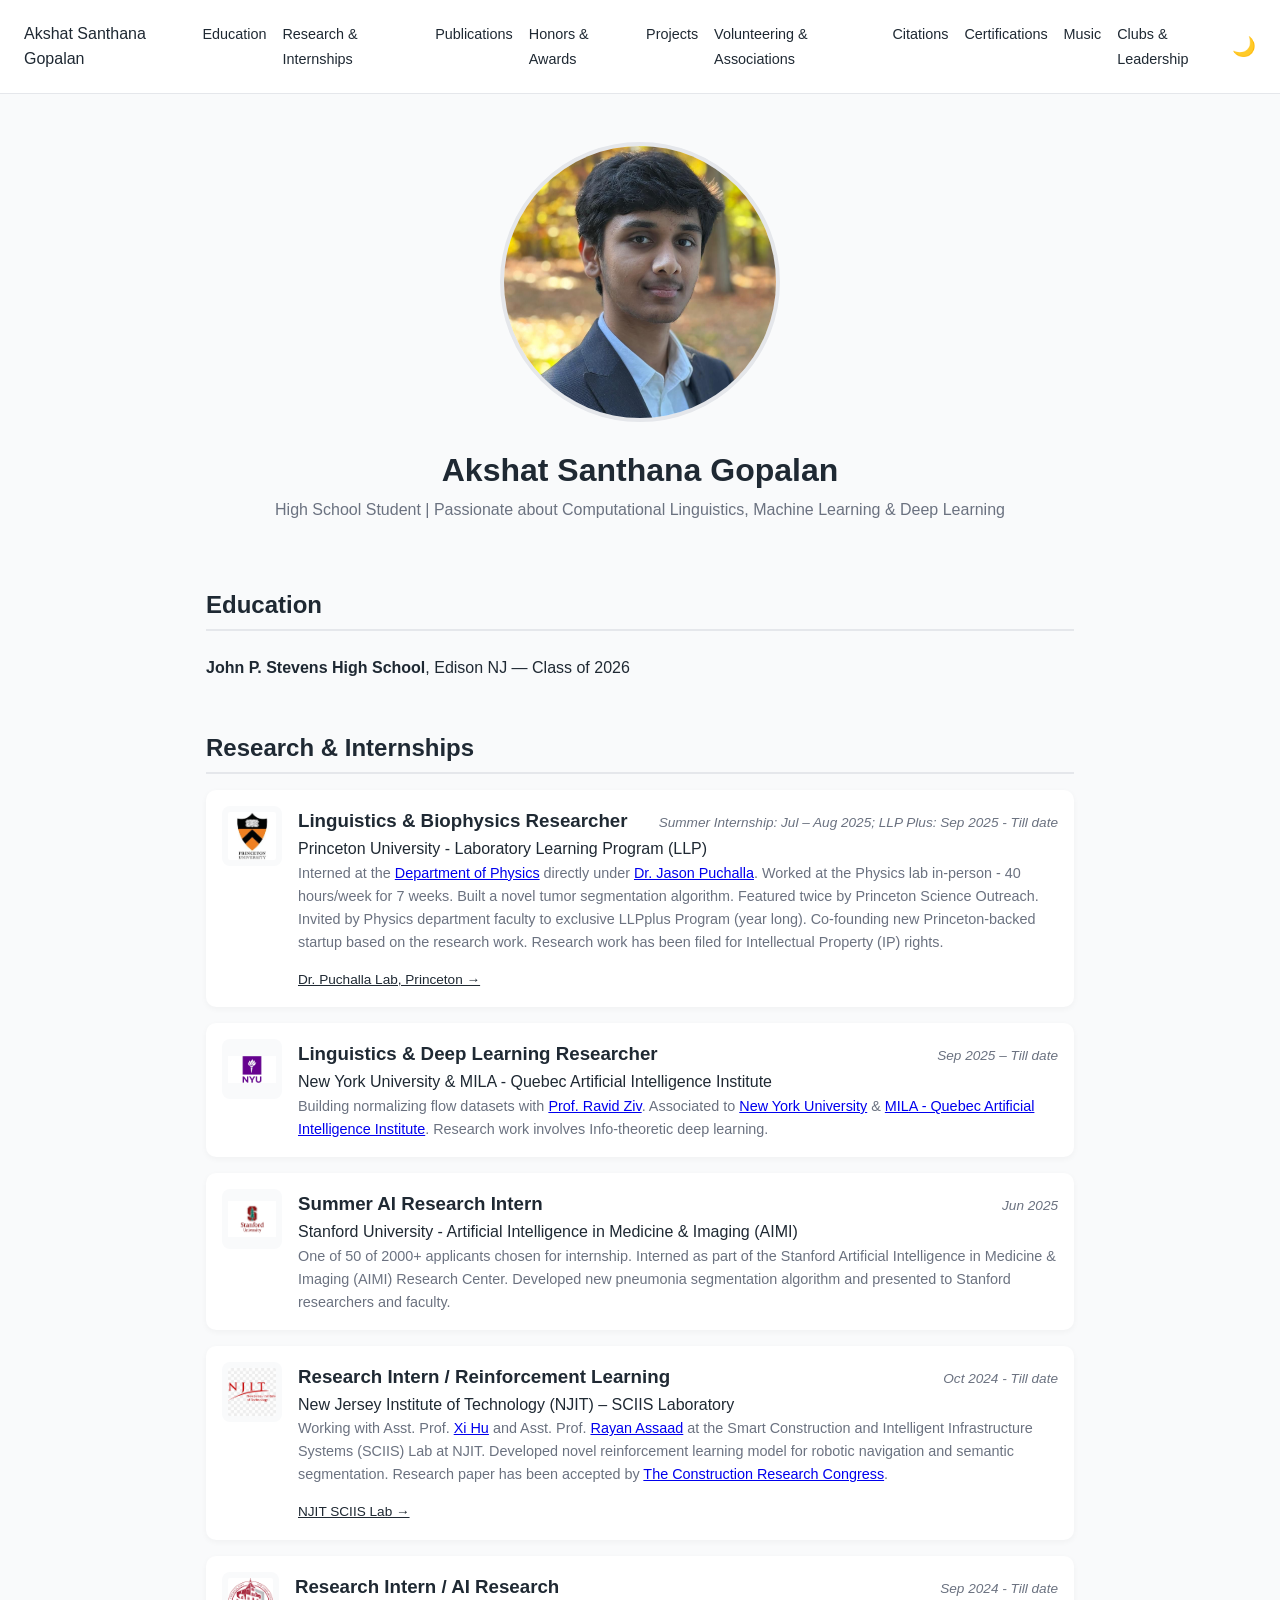
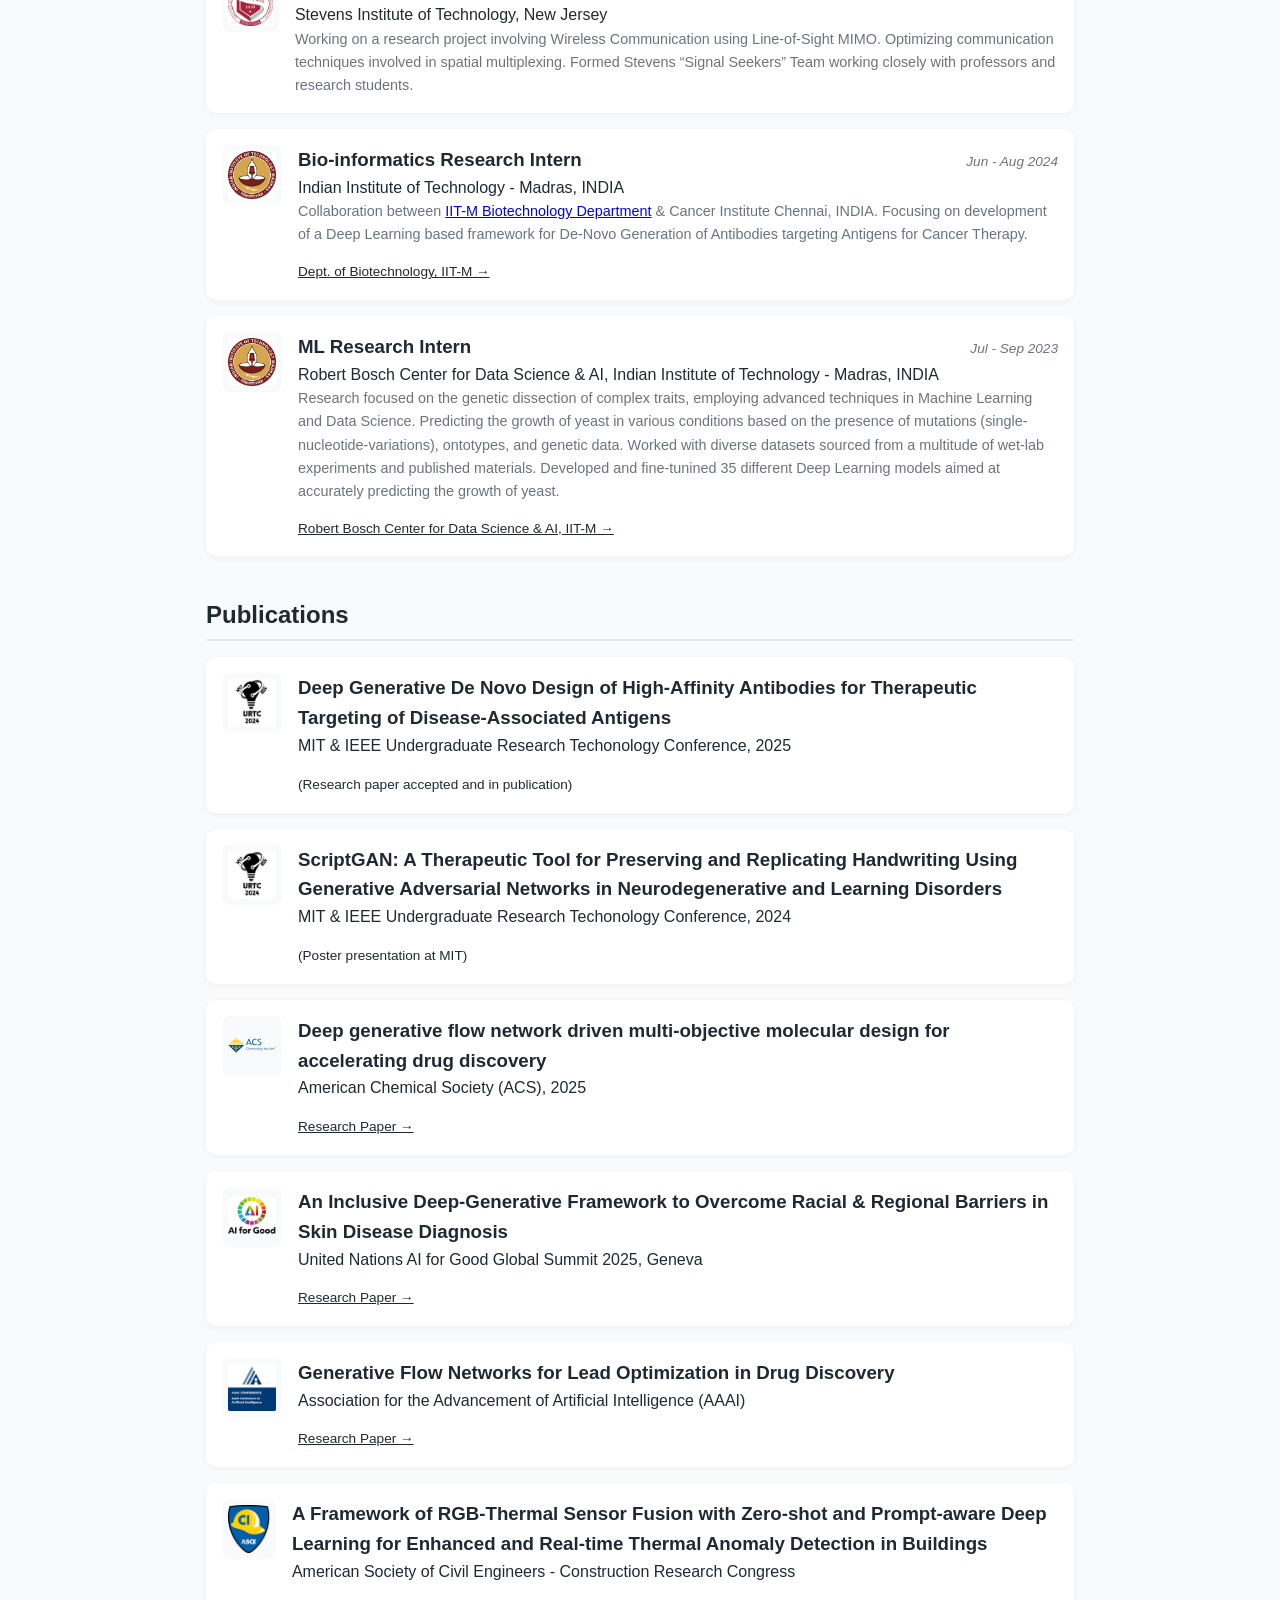
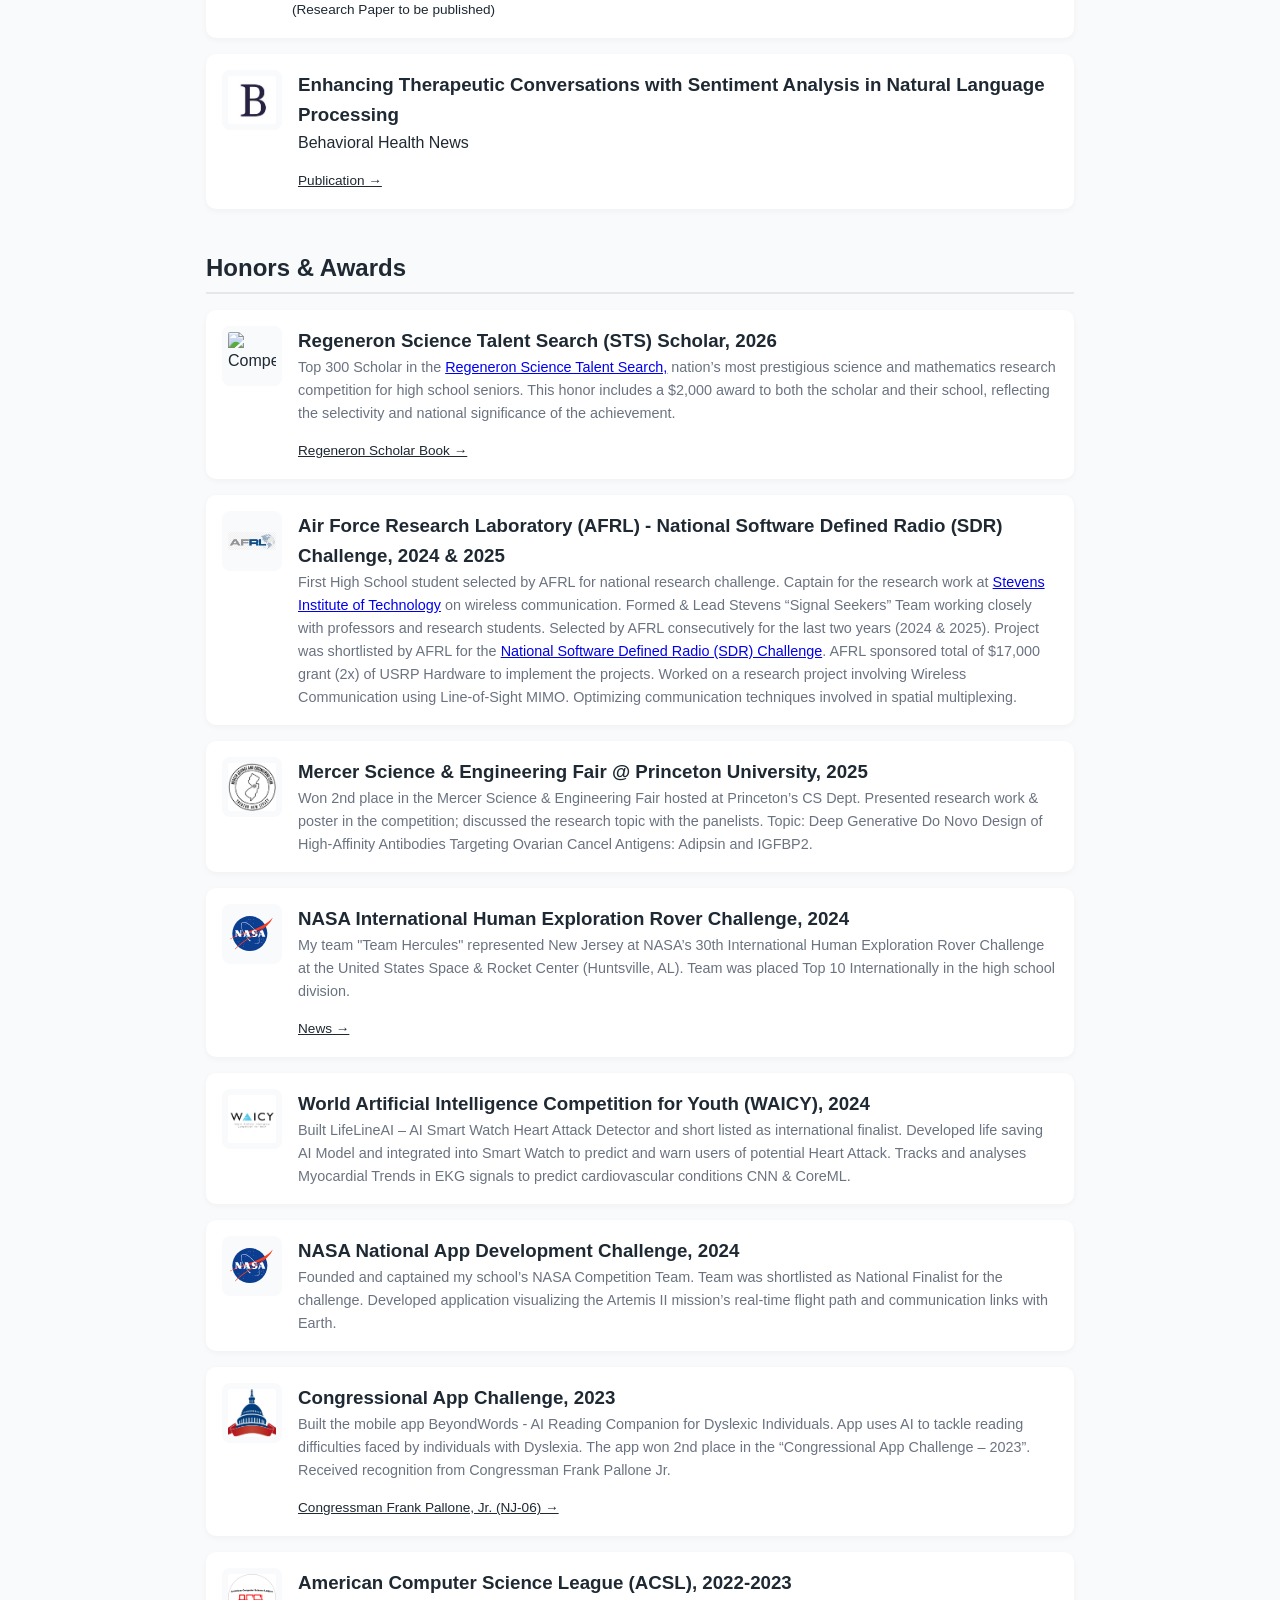
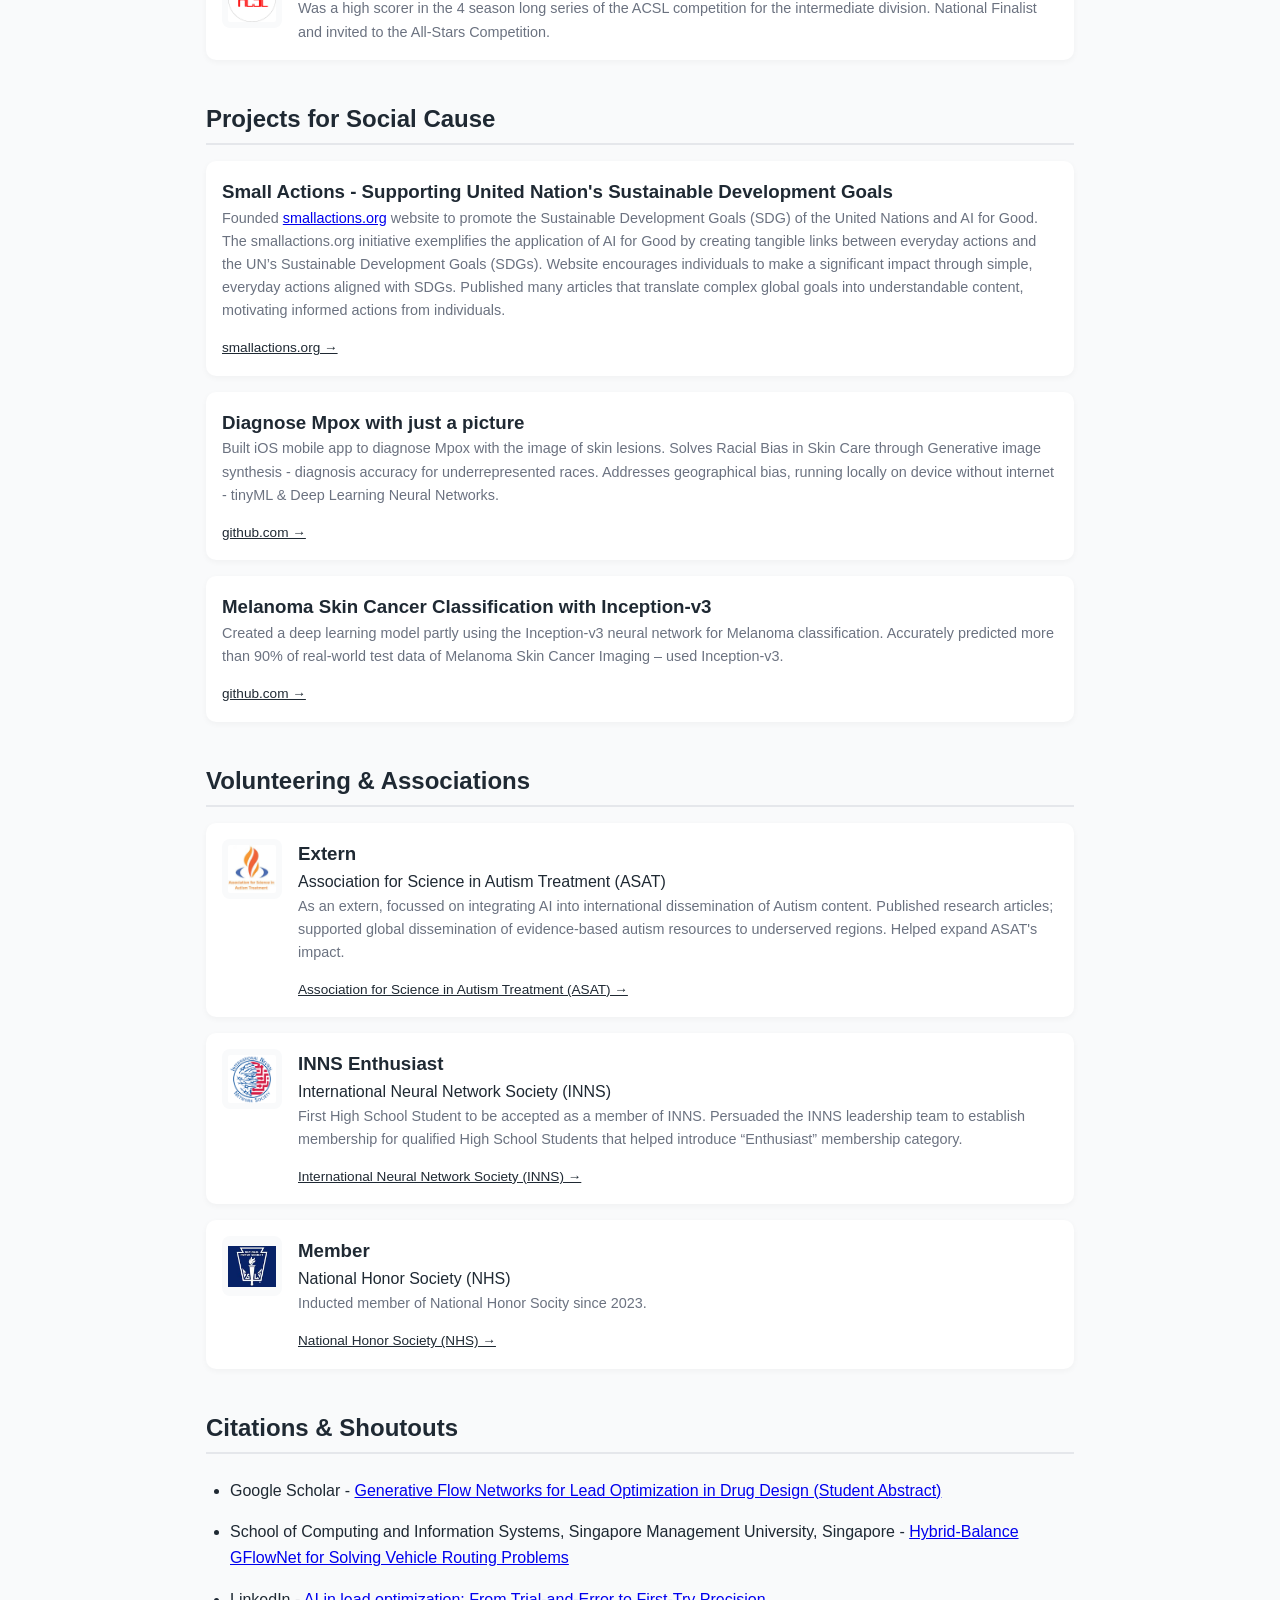
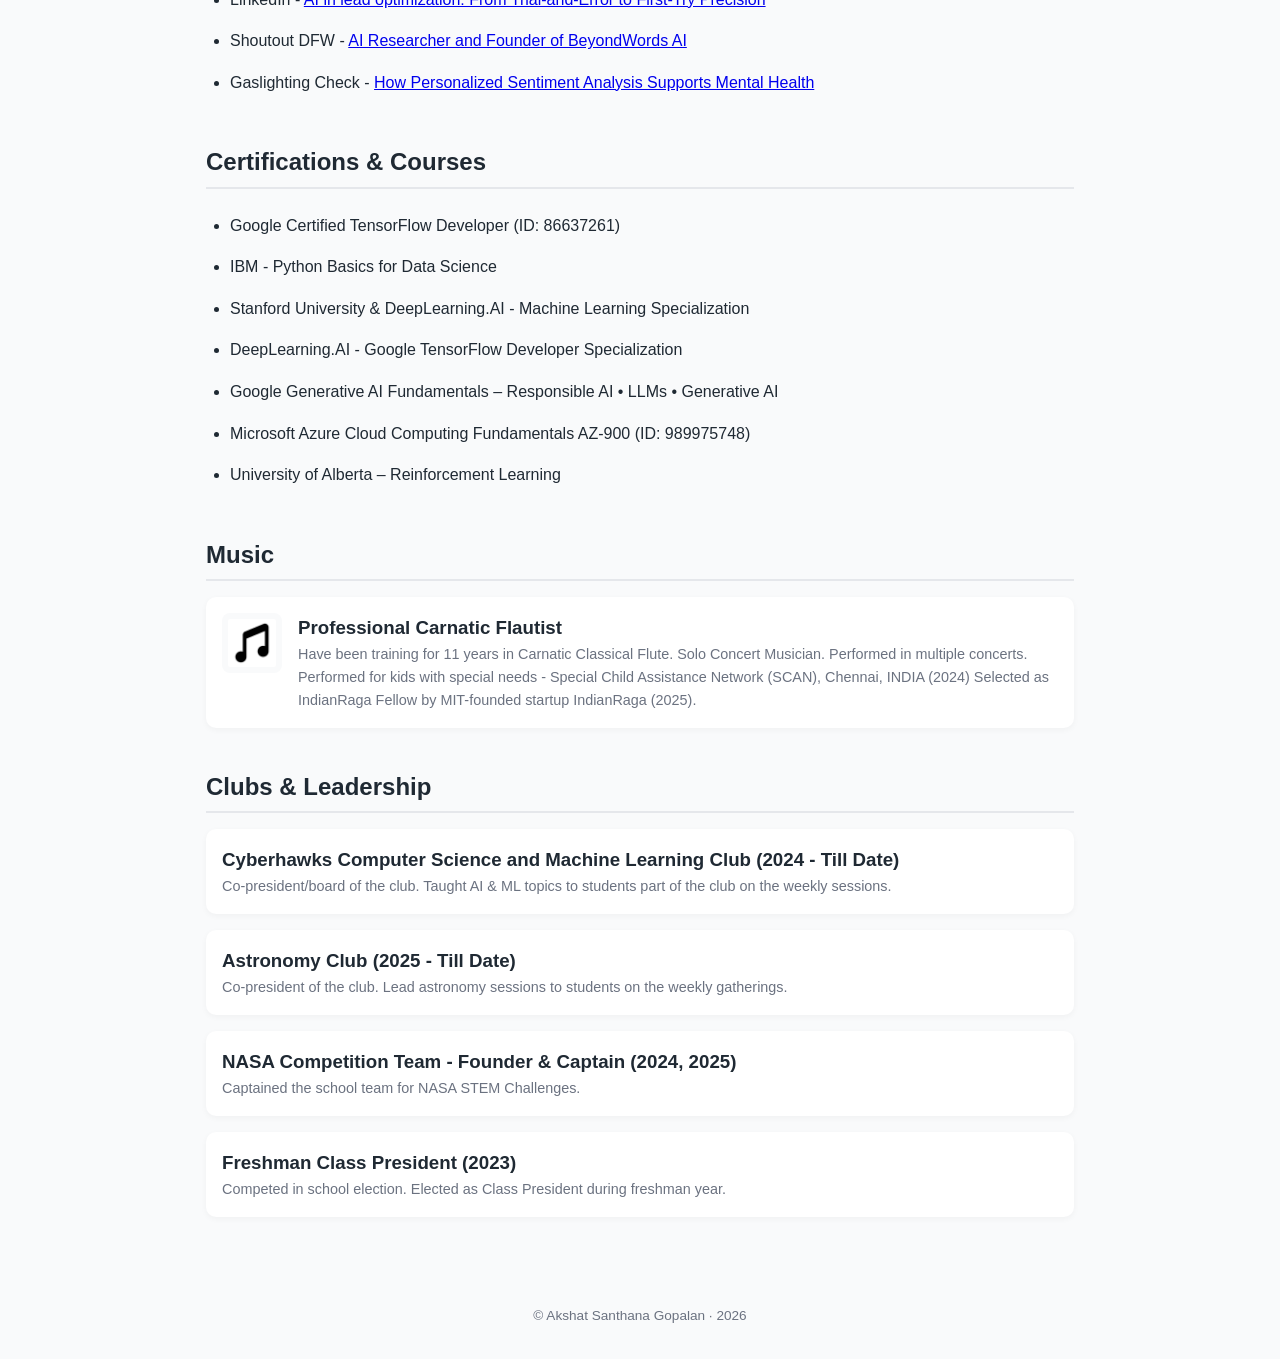
==== commit ea0f4618: "Updated index.html Additional honors added." ====
--- a/PeronalPortfolio/index.html
+++ b/PeronalPortfolio/index.html
@@ -110,7 +110,7 @@
                     <div class="item-title-row">
                         <h3>Summer AI Research Intern</h3>
                         <span class="duration">
-                            Jun - Jul 2025
+                            Jun 2025
                         </span>
                     </div>
                     <p>Stanford University - Artificial Intelligence in Medicine & Imaging (AIMI)</p>
@@ -186,7 +186,7 @@
                     <div class="item-title-row">
                         <h3>Bio-informatics Research Intern</h3>
                         <span class="duration">
-                            May - Aug 2024
+                            Jun - Aug 2024
                         </span>
                     </div>
 
@@ -349,6 +349,25 @@
 
         <section id="honors">
             <h2>Honors & Awards</h2>
+            <div class="item">
+                <img src="assets/regeneron.png" alt="Competition Logo">
+                <div>
+                    <h3>Regeneron Science Talent Search (STS) Scholar, 2026</h3>
+                    <p class="muted">Top 300 Scholar in the <a href="https://www.societyforscience.org/regeneron-sts/"
+                            target="_blank">Regeneron Science
+                            Talent Search,</a> nation’s most prestigious science and mathematics research competition
+                        for high school seniors. This honor includes a $2,000 award to both the scholar and their
+                        school, reflecting the selectivity and national significance of the achievement.
+                    </p>
+                    <!-- Reference link goes INSIDE content div -->
+                    <div class="reference-link">
+                        <a href="https://sspcdn.blob.core.windows.net/files/Documents/SEP/STS/2026/Program-Books/Scholar.pdf"
+                            target="_blank">
+                            Regeneron Scholar Book →
+                        </a>
+                    </div>
+                </div>
+            </div>
             <div class="item">
                 <img src="assets/afrl.jpeg" alt="Competition Logo">
                 <div>
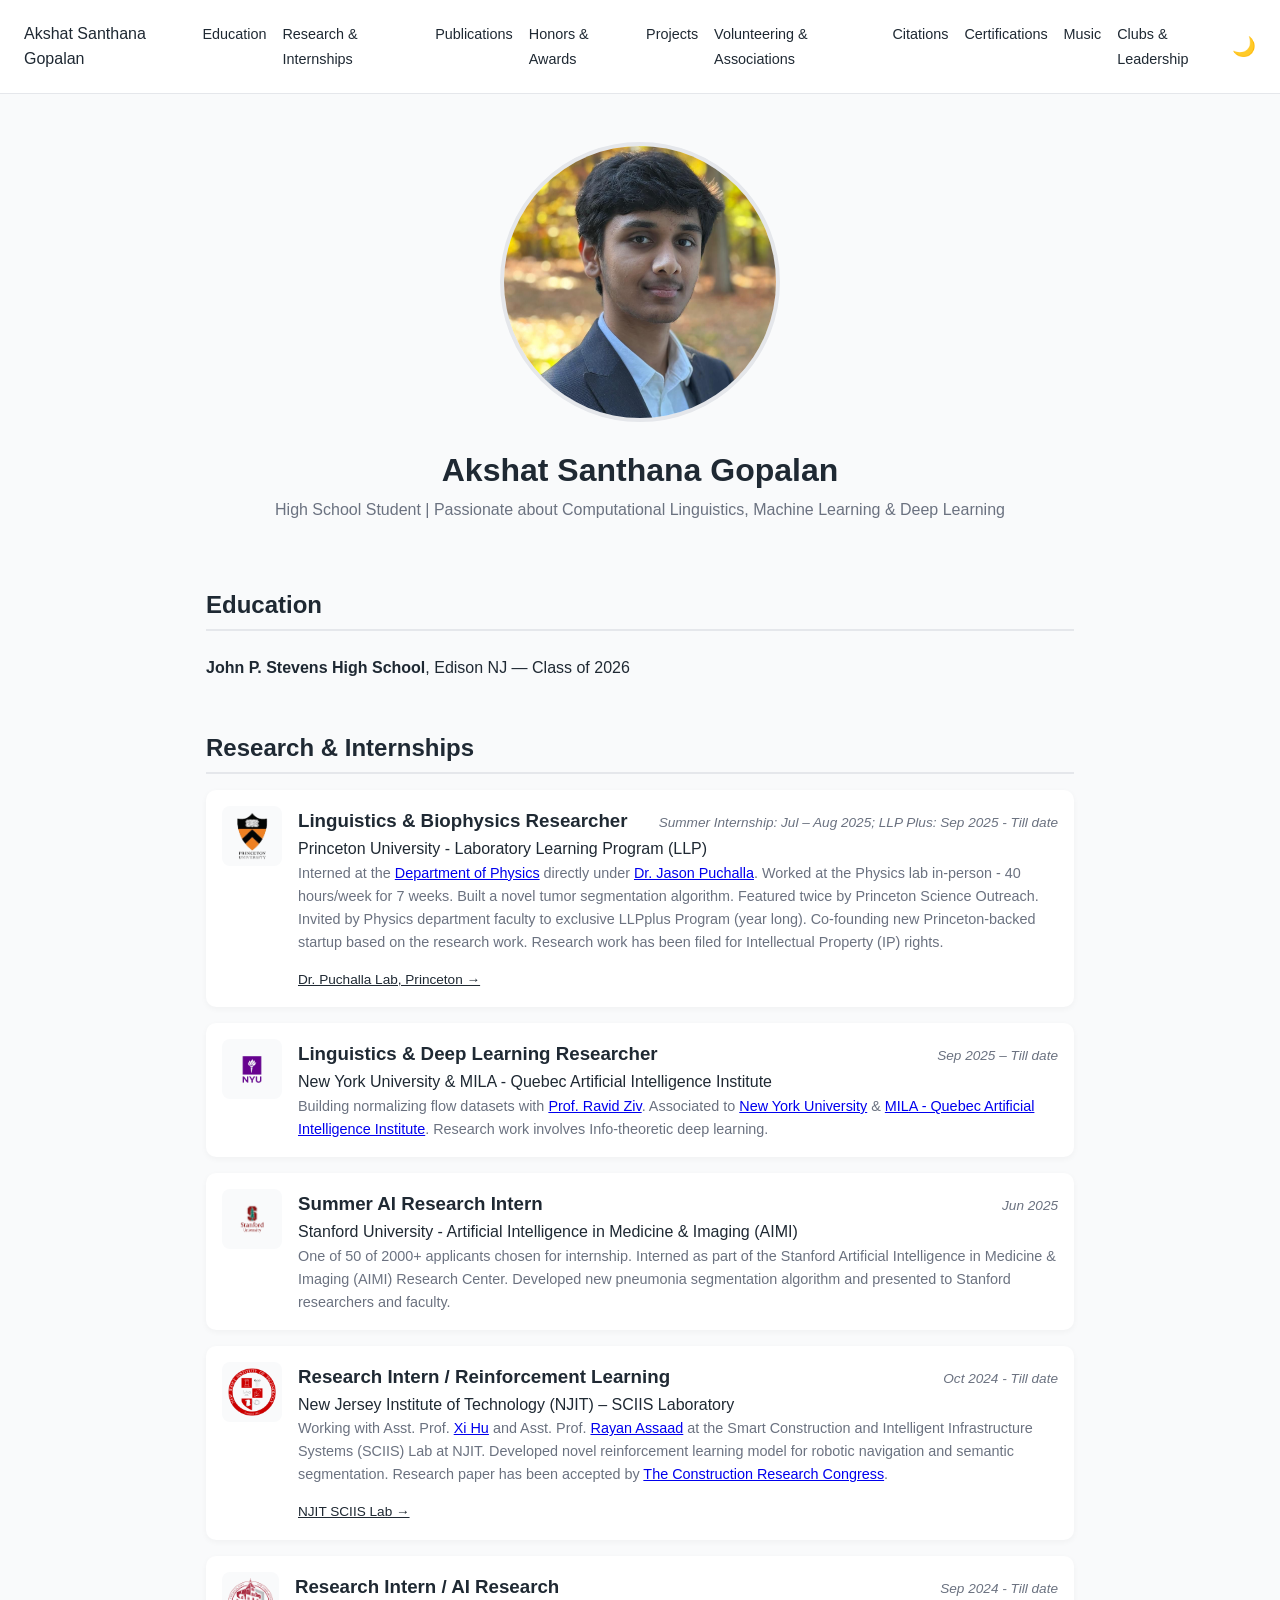
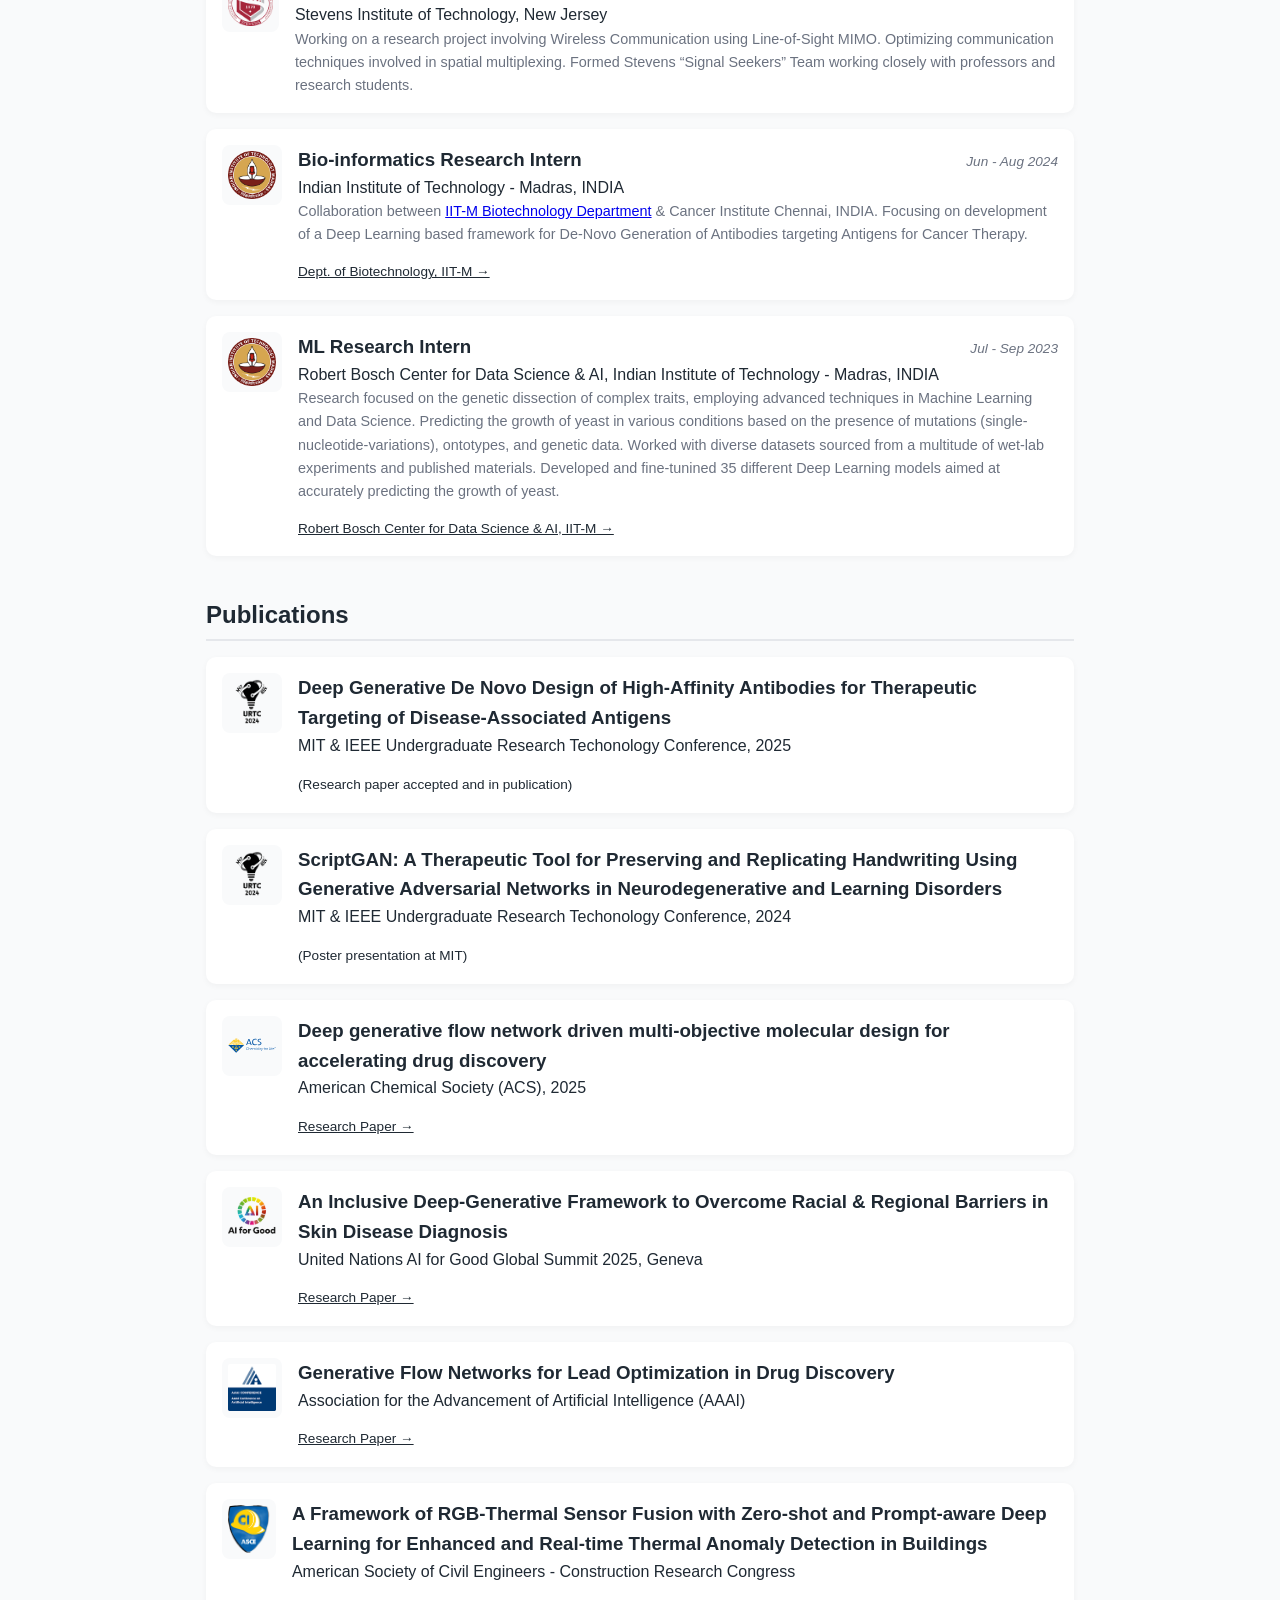
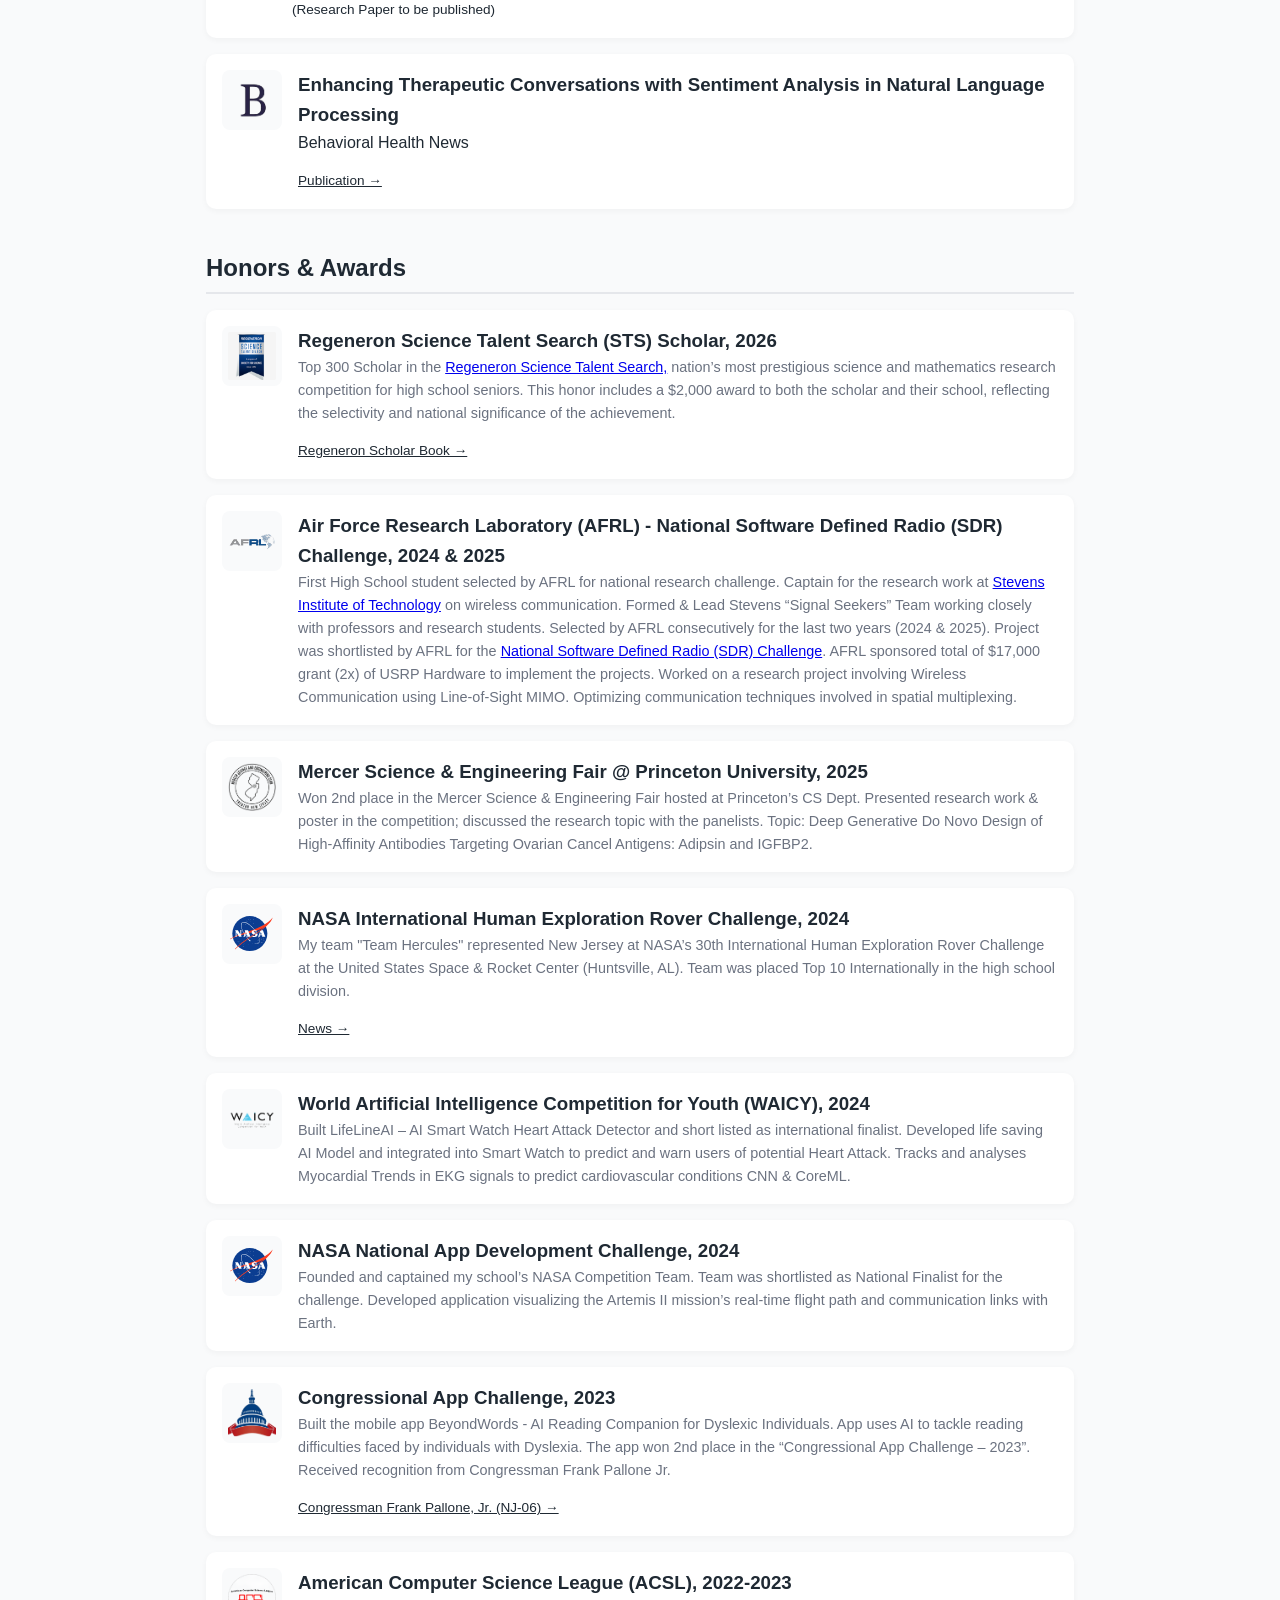
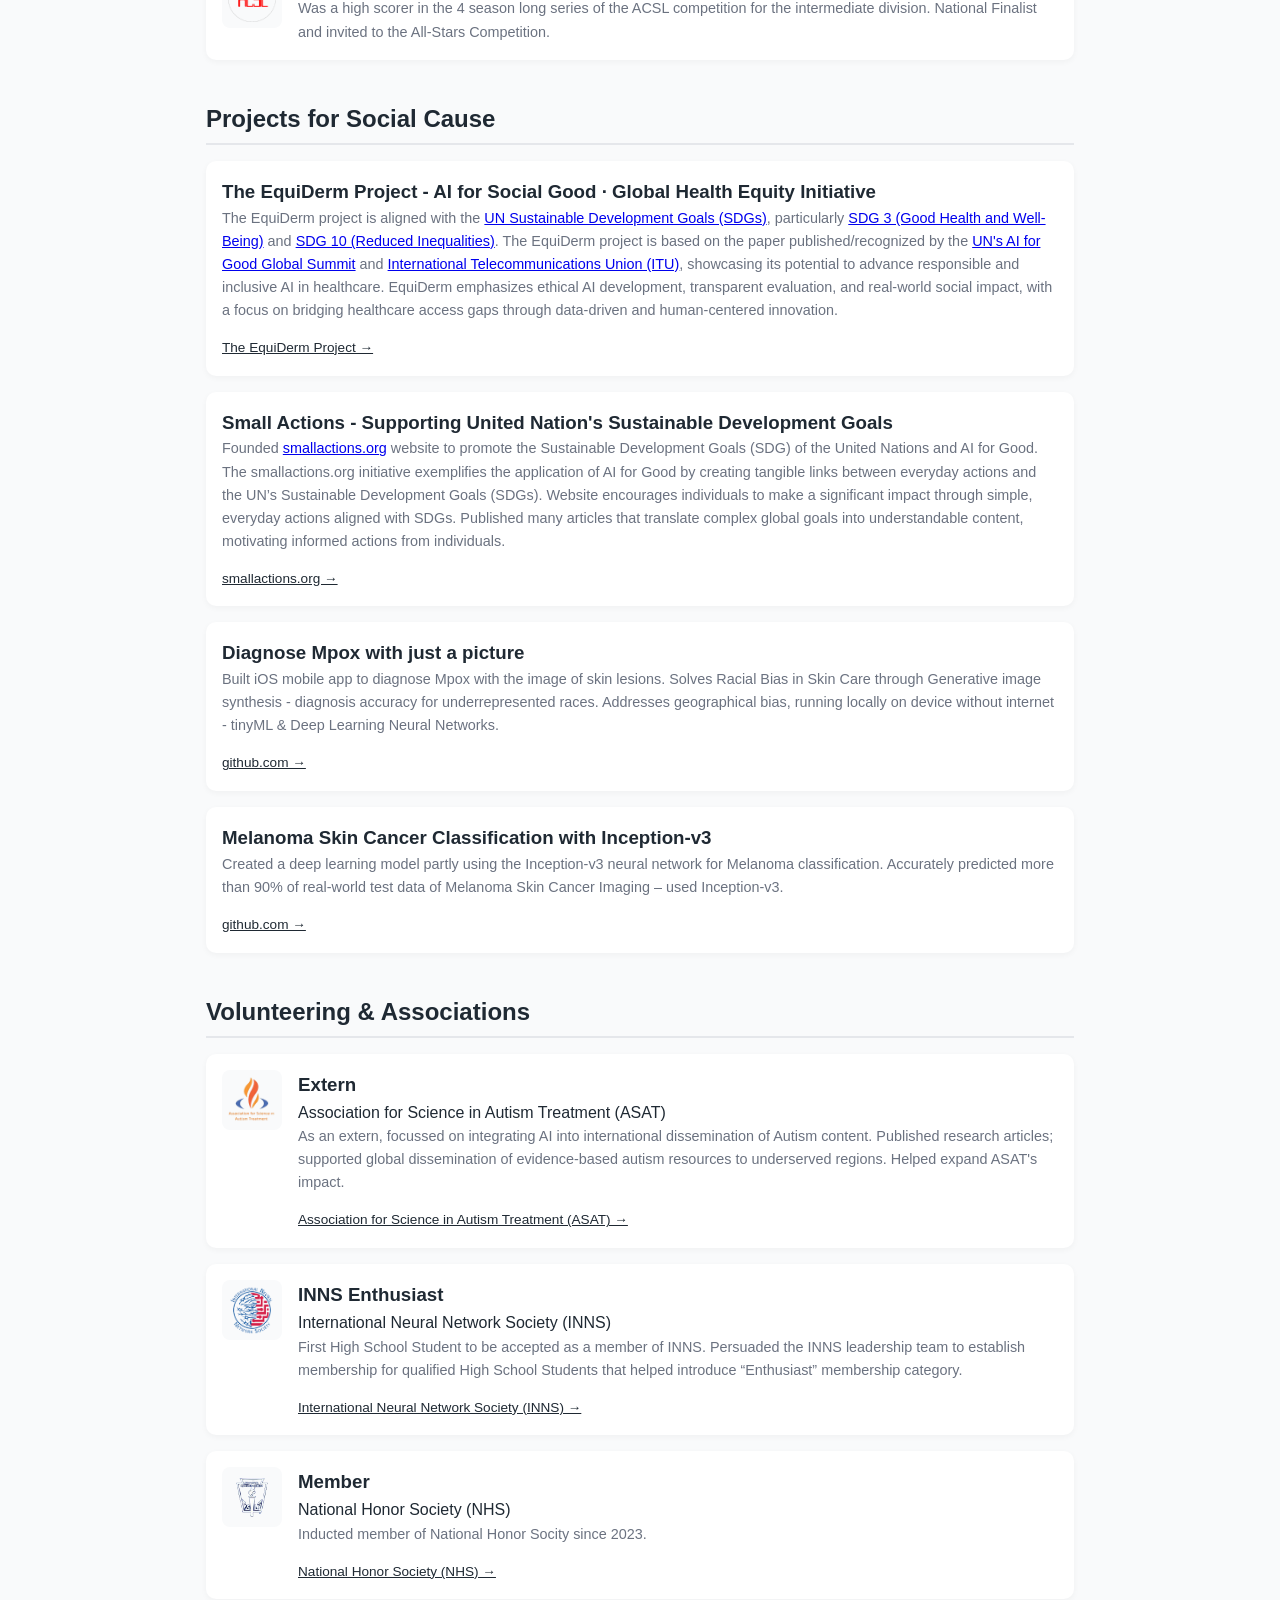
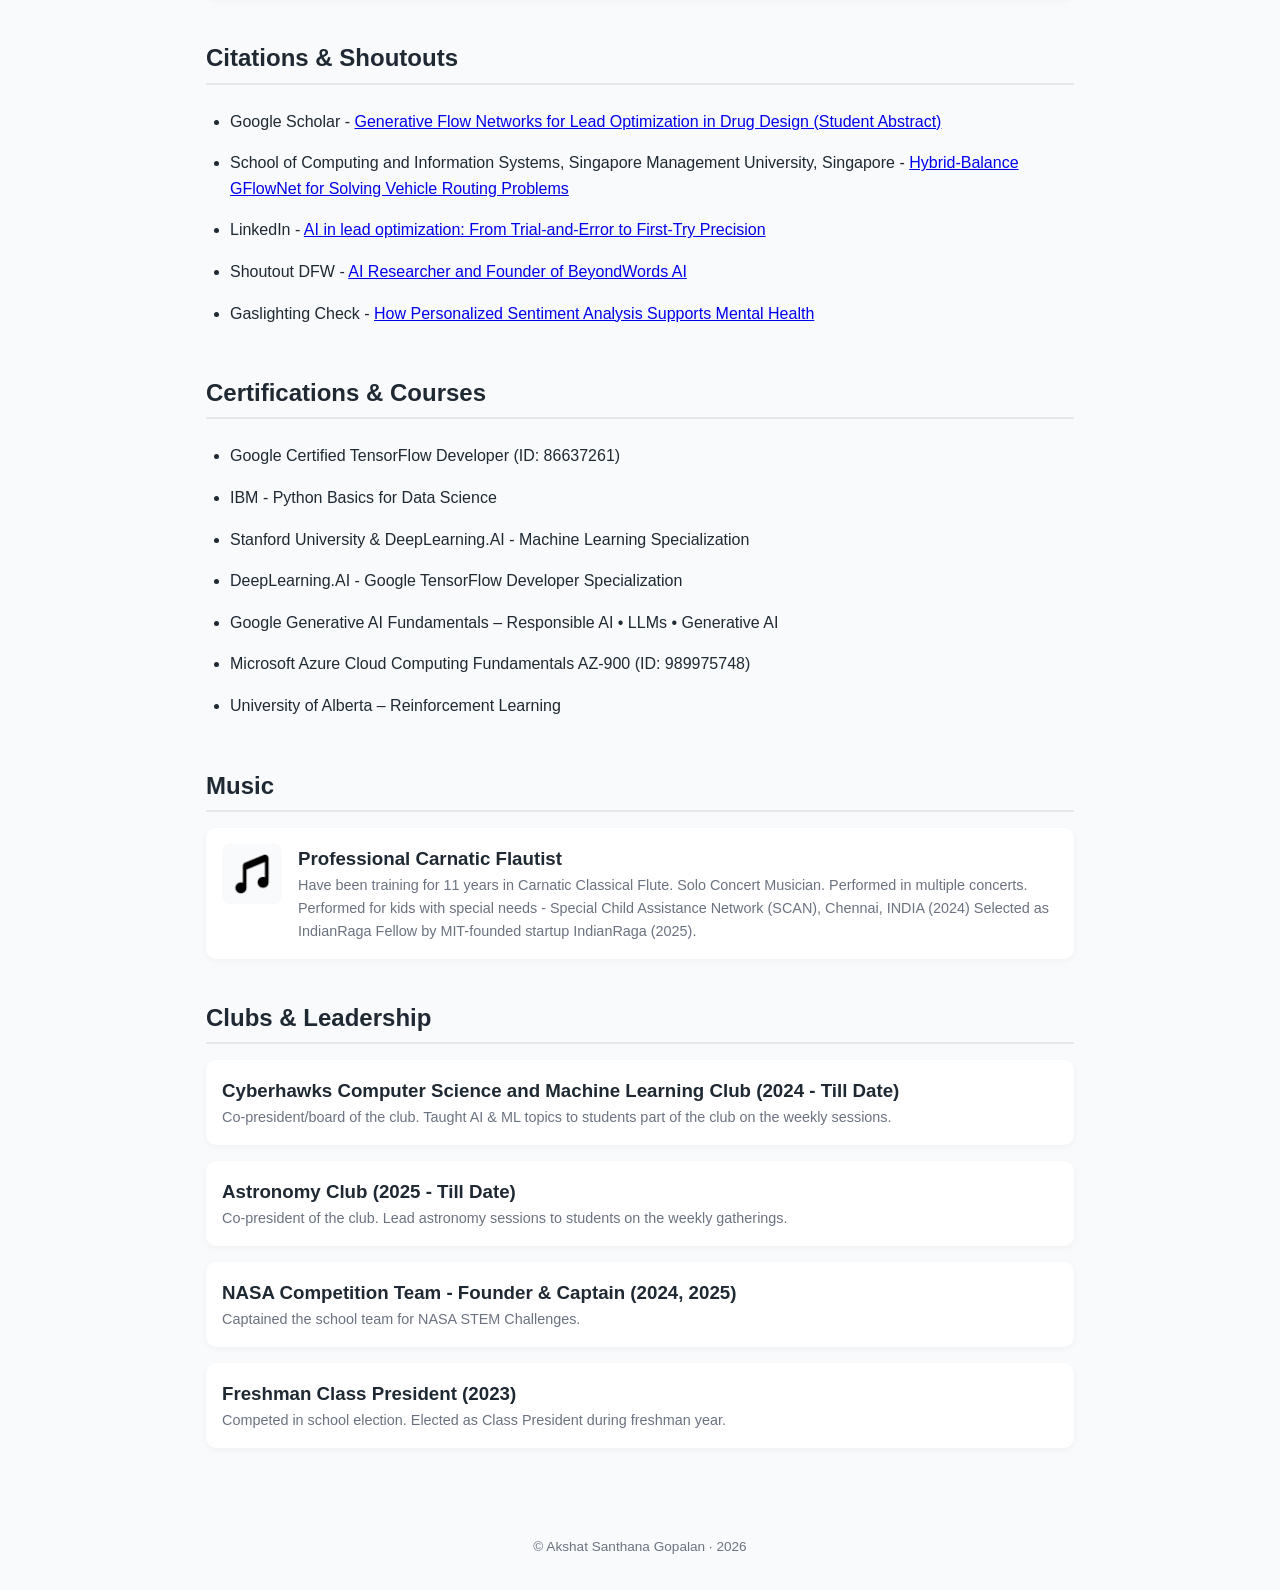
==== commit fbcdae9f: "Included additional project for social cause - the equiderm project." ====
--- a/PeronalPortfolio/index.html
+++ b/PeronalPortfolio/index.html
@@ -478,6 +478,34 @@
 
         <section id="projects">
             <h2>Projects for Social Cause</h2>
+                        <div class="item">
+                <div>
+                    <h3>The EquiDerm Project - AI for Social Good · Global Health Equity Initiative</h3>
+                    <p class="muted">
+                        The EquiDerm project is
+                        aligned with the <a href="https://www.un.org/sustainabledevelopment/" target="_blank">UN
+                            Sustainable Development Goals (SDGs)</a>, particularly <a
+                            href="https://www.un.org/sustainabledevelopment/health/" target="_blank">SDG 3 (Good Health
+                            and
+                            Well-Being)</a> and <a href="https://www.un.org/sustainabledevelopment/inequality/"
+                            target="_blank">SDG 10 (Reduced Inequalities)</a>.
+                        The EquiDerm project is based on the paper published/recognized by the <a
+                            href="https://aiforgood.itu.int" target="_blank">UN's AI for Good
+                            Global Summit</a> and <a href="https://www.itu.int/en/about/Pages/default.aspx"
+                            target="_blank">International Telecommunications Union (ITU)</a>, showcasing its potential
+                        to advance
+                        responsible and inclusive AI in healthcare. EquiDerm emphasizes ethical AI development,
+                        transparent evaluation, and real-world social impact, with a focus on bridging healthcare access
+                        gaps through data-driven and human-centered innovation.
+                    </p>
+                    <!-- Reference link goes INSIDE content div -->
+                    <div class="reference-link">
+                        <a href="https://www.theequidermproject.org" target="_blank">
+                            The EquiDerm Project →
+                        </a>
+                    </div>
+                </div>
+            </div>
             <div class="item">
                 <div>
                     <h3>Small Actions - Supporting United Nation's Sustainable Development Goals</h3>
--- a/PeronalPortfolio/styles.css
+++ b/PeronalPortfolio/styles.css
@@ -13,6 +13,10 @@
     --card: #1e293b;
     --border: #334155;
     --muted: #94a3b8;
+  }
+
+  body.dark .item img {
+    background: #f9fafb;
   }
   
   /* Reset */
@@ -79,6 +83,8 @@
     object-position: center 35%;
     border: 4px solid var(--border);
     margin-bottom: 1rem;
+    padding: 0;
+    background: none;
   }
   
   
@@ -118,10 +124,19 @@
   .item img {
     width: 60px;
     height: 60px;
+    padding: 6px;
+  
+    display: block;
+    box-sizing: border-box;
+  
     object-fit: contain;
-    background: var(--bg);
-    padding: 6px;
+    object-position: center;
+  
+    background: #f9fafb;
     border-radius: 8px;
+
+    max-width: 100%;
+    max-height: 100%;
   }
   
   .muted {
@@ -205,4 +220,3 @@
     white-space: nowrap;
     font-style: italic;
   }
-  
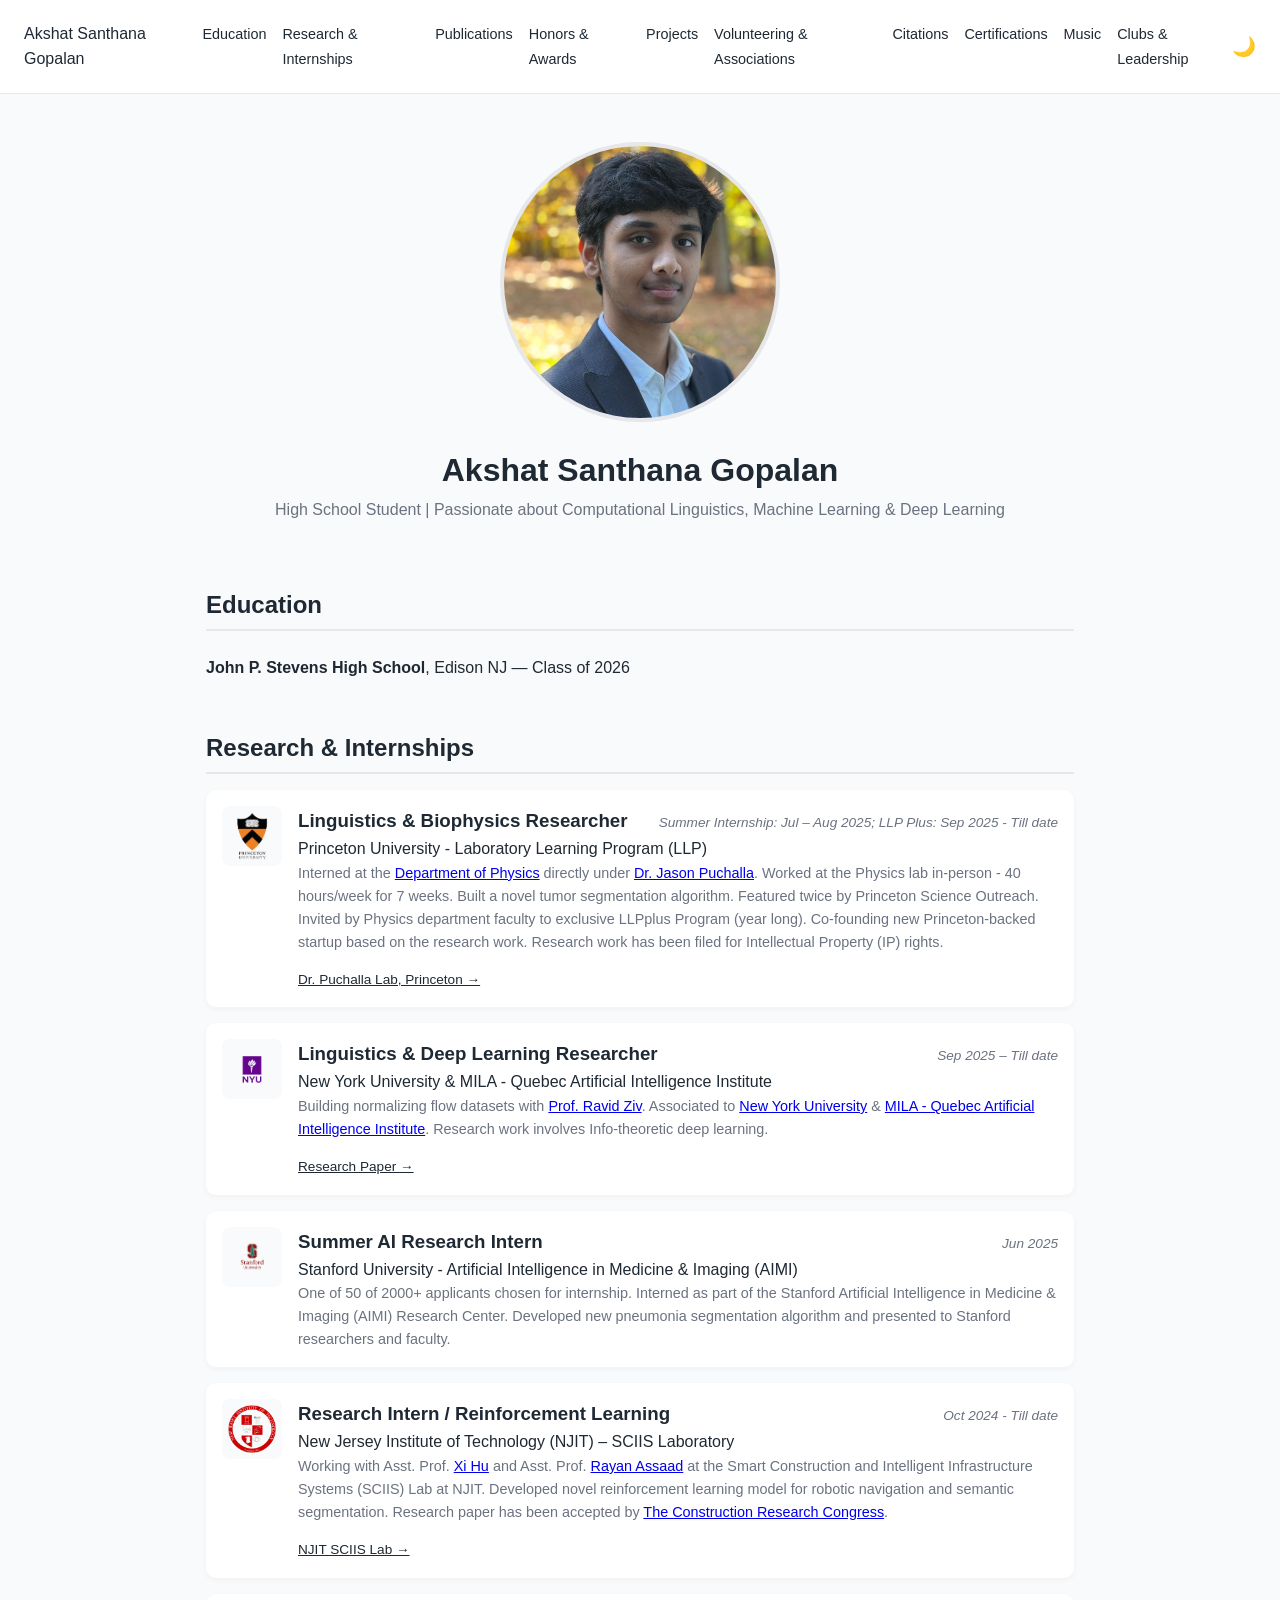
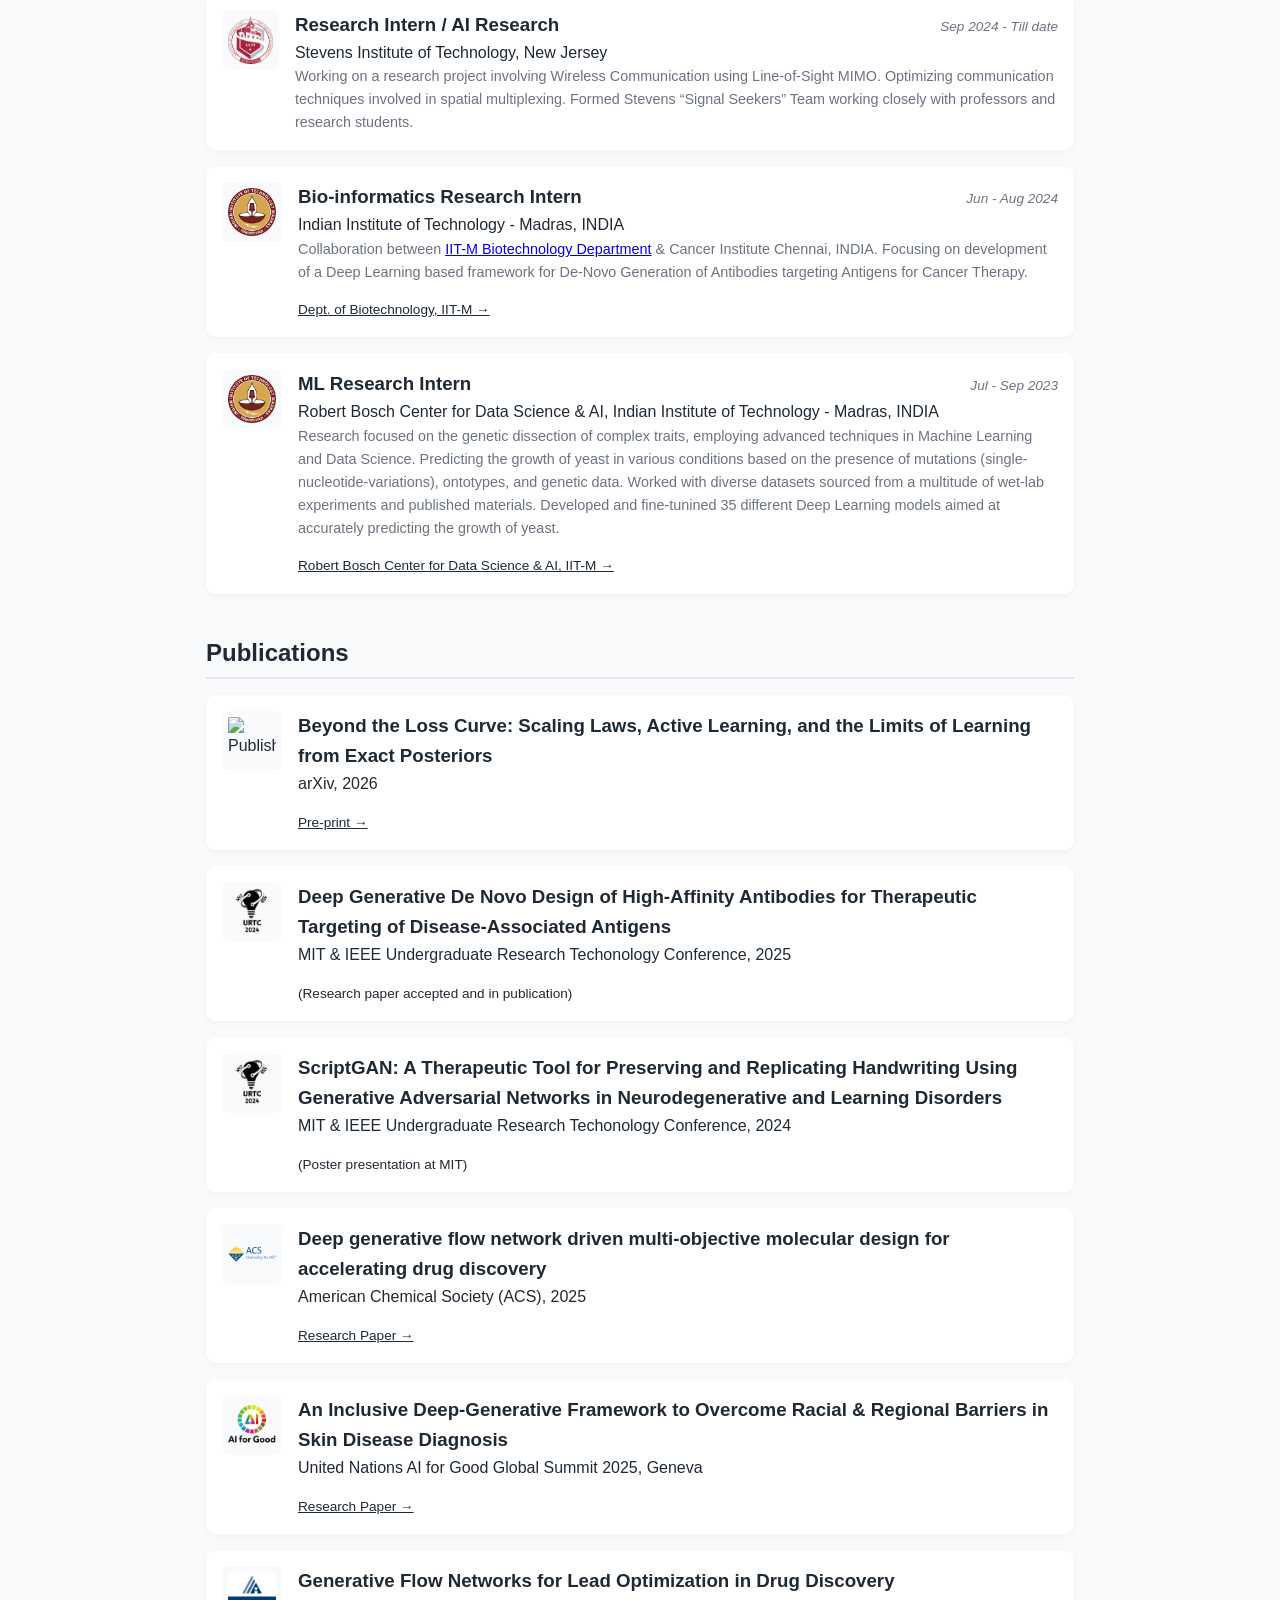
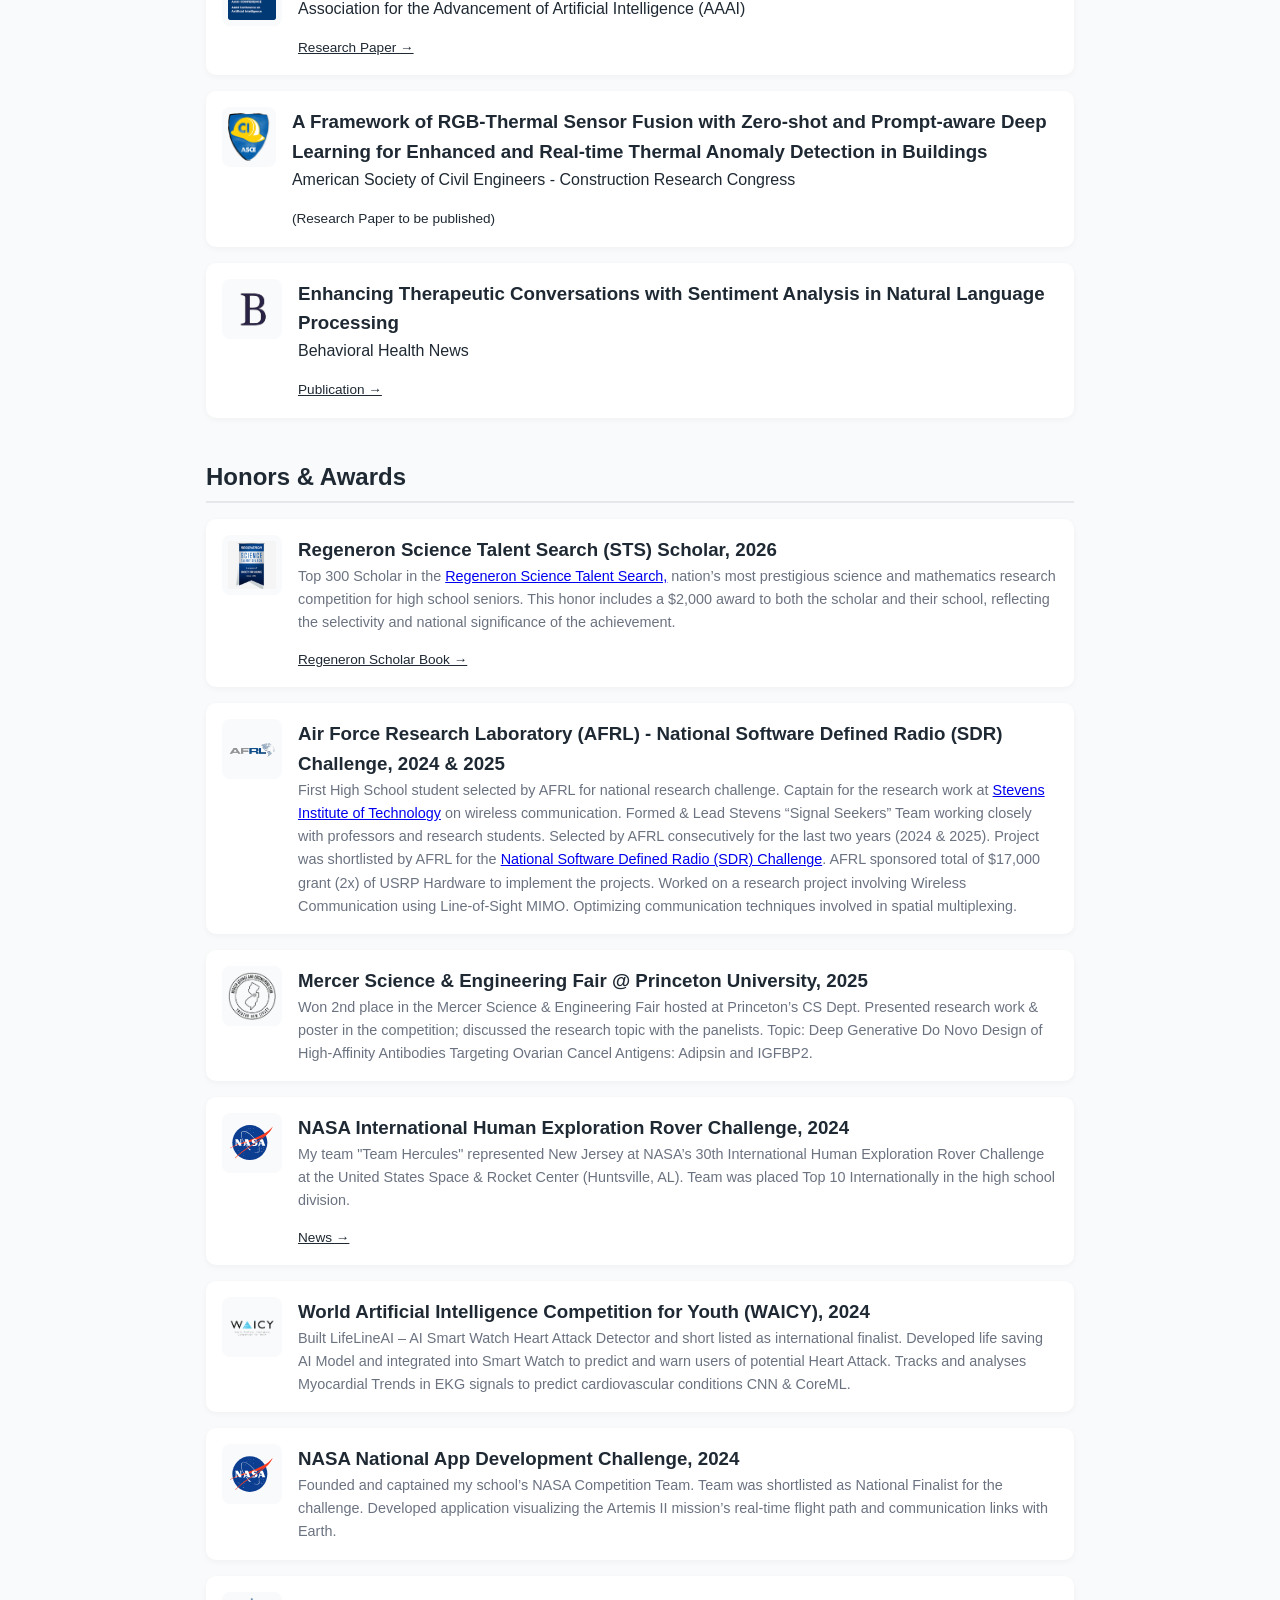
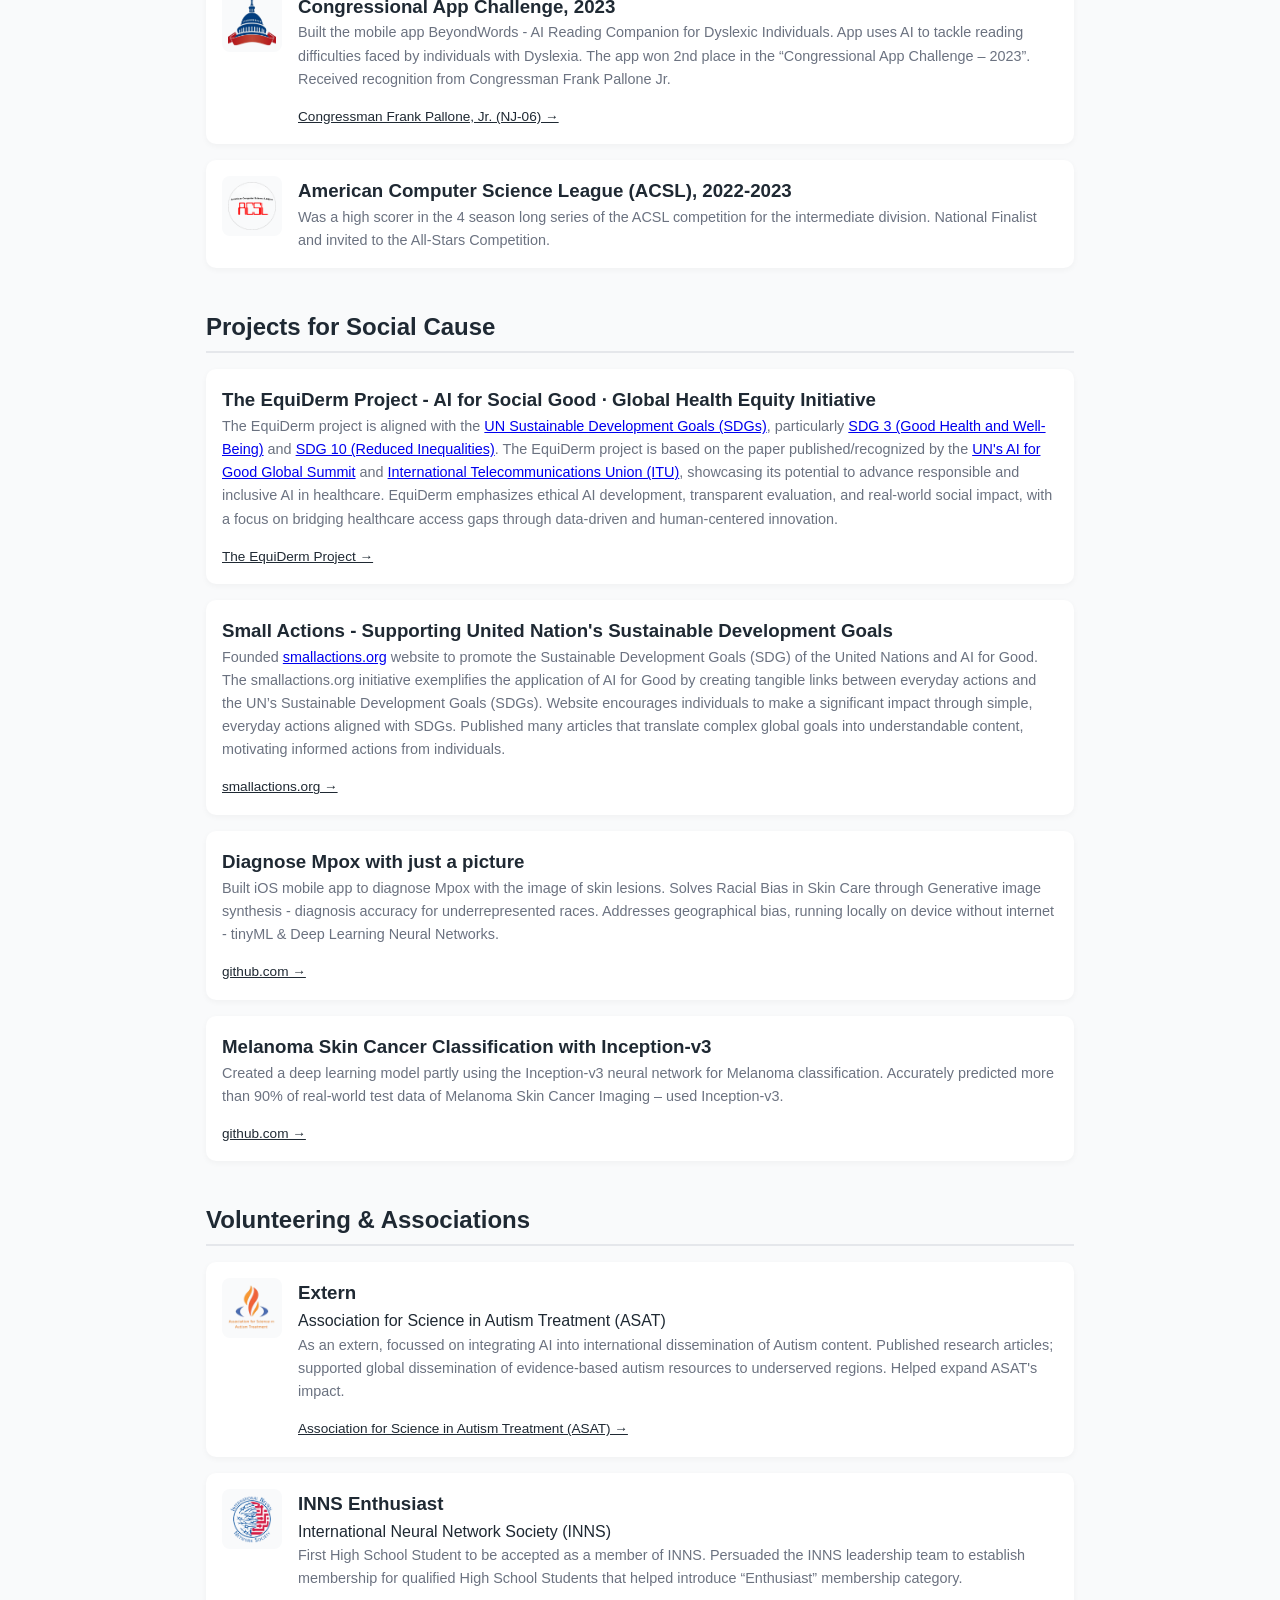
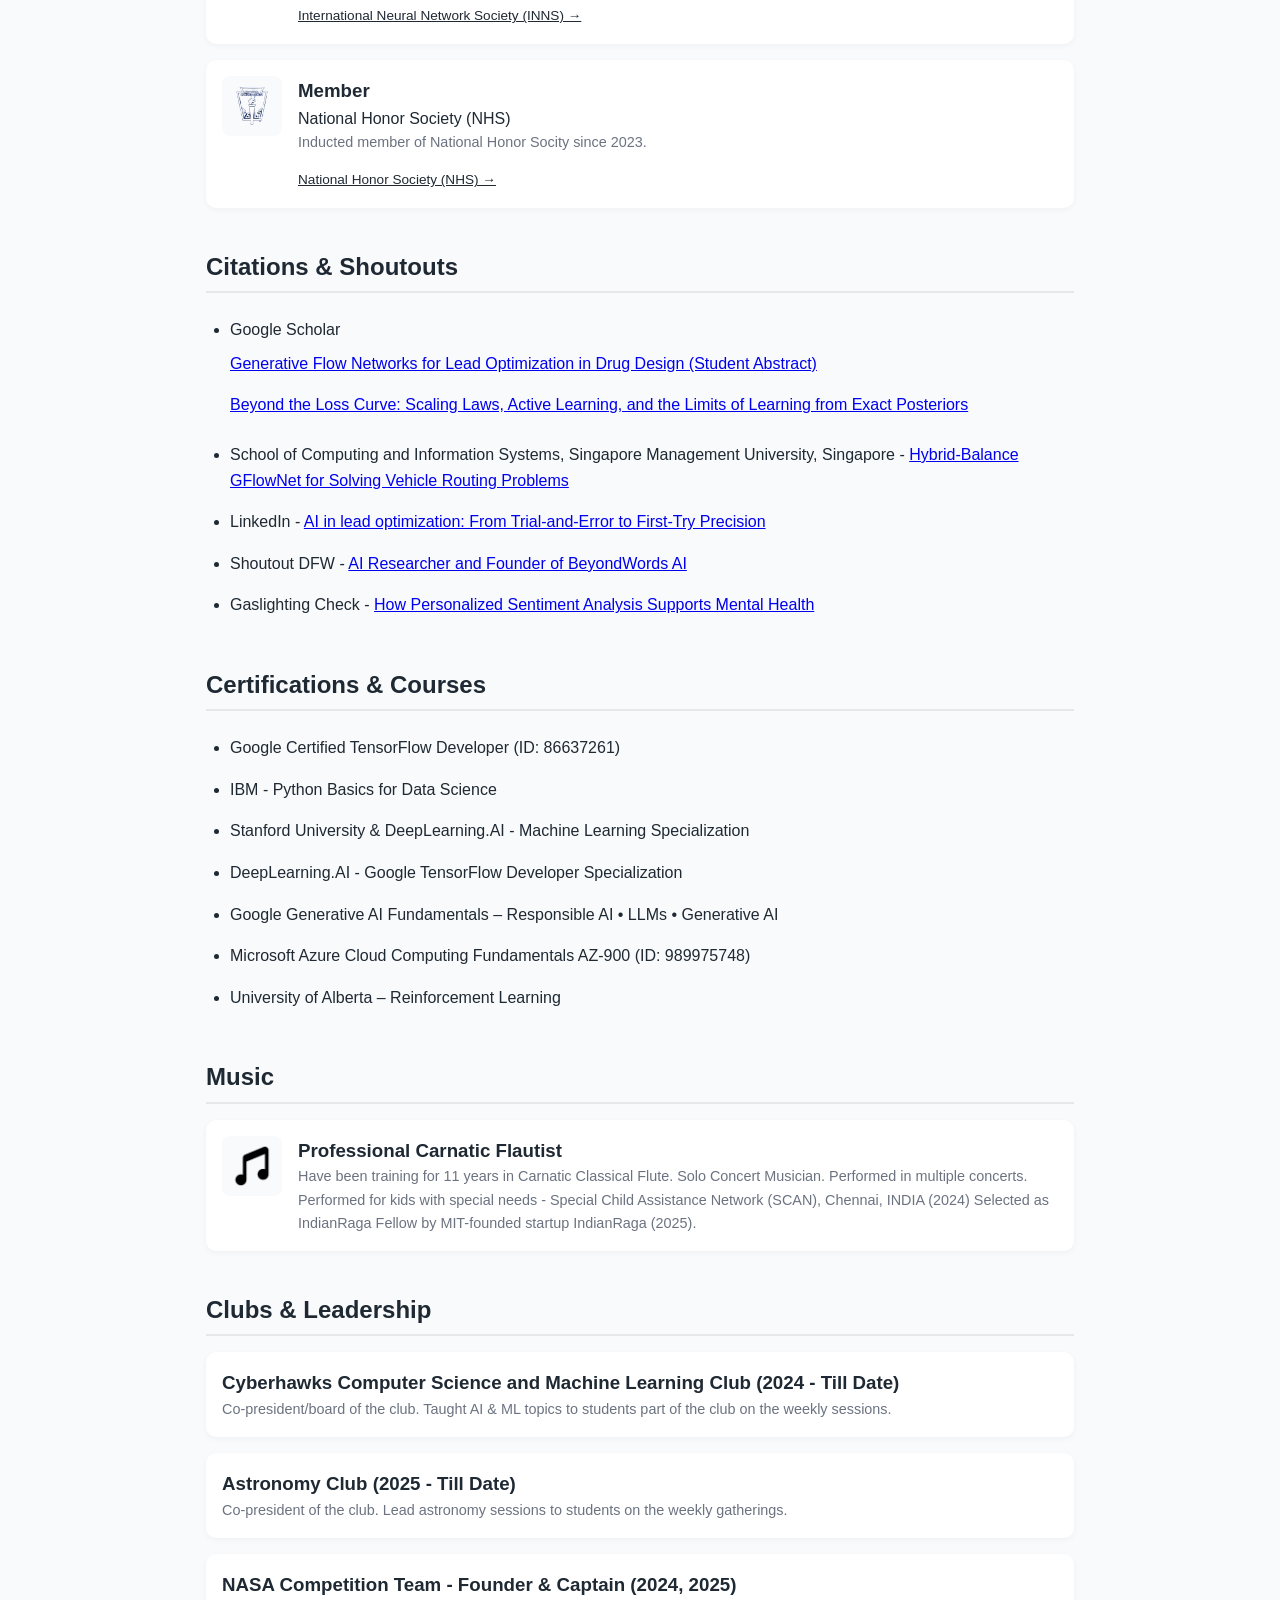
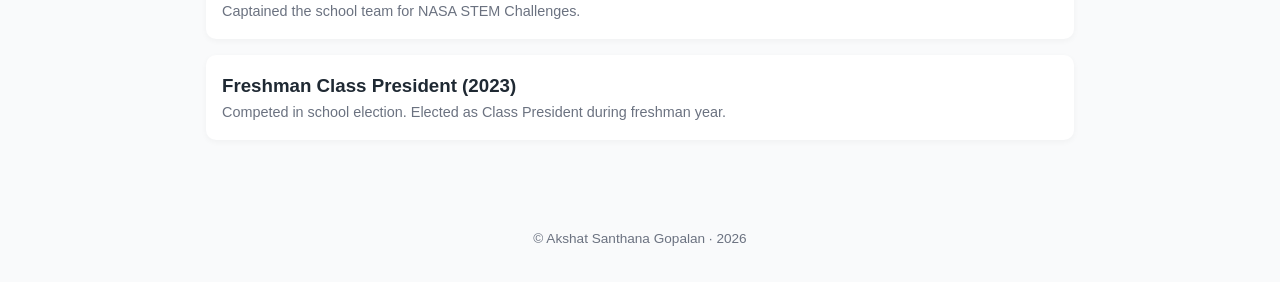
==== commit bad1d2ba: "Added new research paper" ====
--- a/PeronalPortfolio/index.html
+++ b/PeronalPortfolio/index.html
@@ -102,8 +102,14 @@
                             Institute</a>.
                         Research work involves Info-theoretic deep learning.
                     </p>
-                </div>
-            </div>
+                    <!-- Reference link goes INSIDE content div -->
+                    <div class="reference-link">
+                        <a href="https://arxiv.org/pdf/2602.00315" target="_blank">
+                            Research Paper →
+                        </a>
+                    </div>
+                </div>
+            </div>            
             <div class="item">
                 <img src="assets/stanford.png" alt="Organization Logo">
                 <div class="item-content">
@@ -248,6 +254,19 @@
 
         <section id="publications">
             <h2>Publications</h2>
+            <div class="item">
+                <img src="assets/arXiv.png" alt="Publisher Logo">
+                <div>
+                    <h3>Beyond the Loss Curve: Scaling Laws, Active Learning, and the Limits of Learning from Exact Posteriors</h3>
+                    <p>arXiv, 2026</p>
+                    <!-- Reference link goes INSIDE content div -->
+                    <div class="reference-link">
+                        <a href="https://arxiv.org/pdf/2602.00315" target="_blank">
+                            Pre-print →
+                        </a>
+                    </div>
+                </div>
+            </div>
             <div class="item">
                 <img src="assets/mit.png" alt="Publisher Logo">
                 <div>
@@ -500,7 +519,7 @@
                     </p>
                     <!-- Reference link goes INSIDE content div -->
                     <div class="reference-link">
-                        <a href="https://www.theequidermproject.org" target="_blank">
+                        <a href="https://theequidermproject.org" target="_blank">
                             The EquiDerm Project →
                         </a>
                     </div>
@@ -634,9 +653,20 @@
         <section id="citations">
             <h2>Citations & Shoutouts</h2>
             <ul class="bulleted">
-                <li>Google Scholar - <a href="https://scholar.google.com/citations?user=a9Gvs_wAAAAJ&hl=en"
-                        target="_blank">Generative Flow Networks for Lead Optimization in Drug Design (Student
-                        Abstract)</a></li>
+                <li>Google Scholar
+                    <ul>
+                        <li>
+                            <a href="https://scholar.google.com/citations?user=a9Gvs_wAAAAJ&hl=en" target="_blank">
+                                Generative Flow Networks for Lead Optimization in Drug Design (Student Abstract)
+                            </a>
+                        </li>
+                        <li>
+                            <a href="https://scholar.google.com/citations?user=a9Gvs_wAAAAJ&hl=en" target="_blank">
+                                Beyond the Loss Curve: Scaling Laws, Active Learning, and the Limits of Learning from Exact Posteriors
+                            </a>
+                        </li>
+                    </ul>
+                </li>           
                 <li>School of Computing and Information Systems, Singapore Management University, Singapore - <a
                         href="https://arxiv.org/pdf/2510.04792" target="_blank">Hybrid-Balance GFlowNet for Solving
                         Vehicle Routing Problems</a></li>
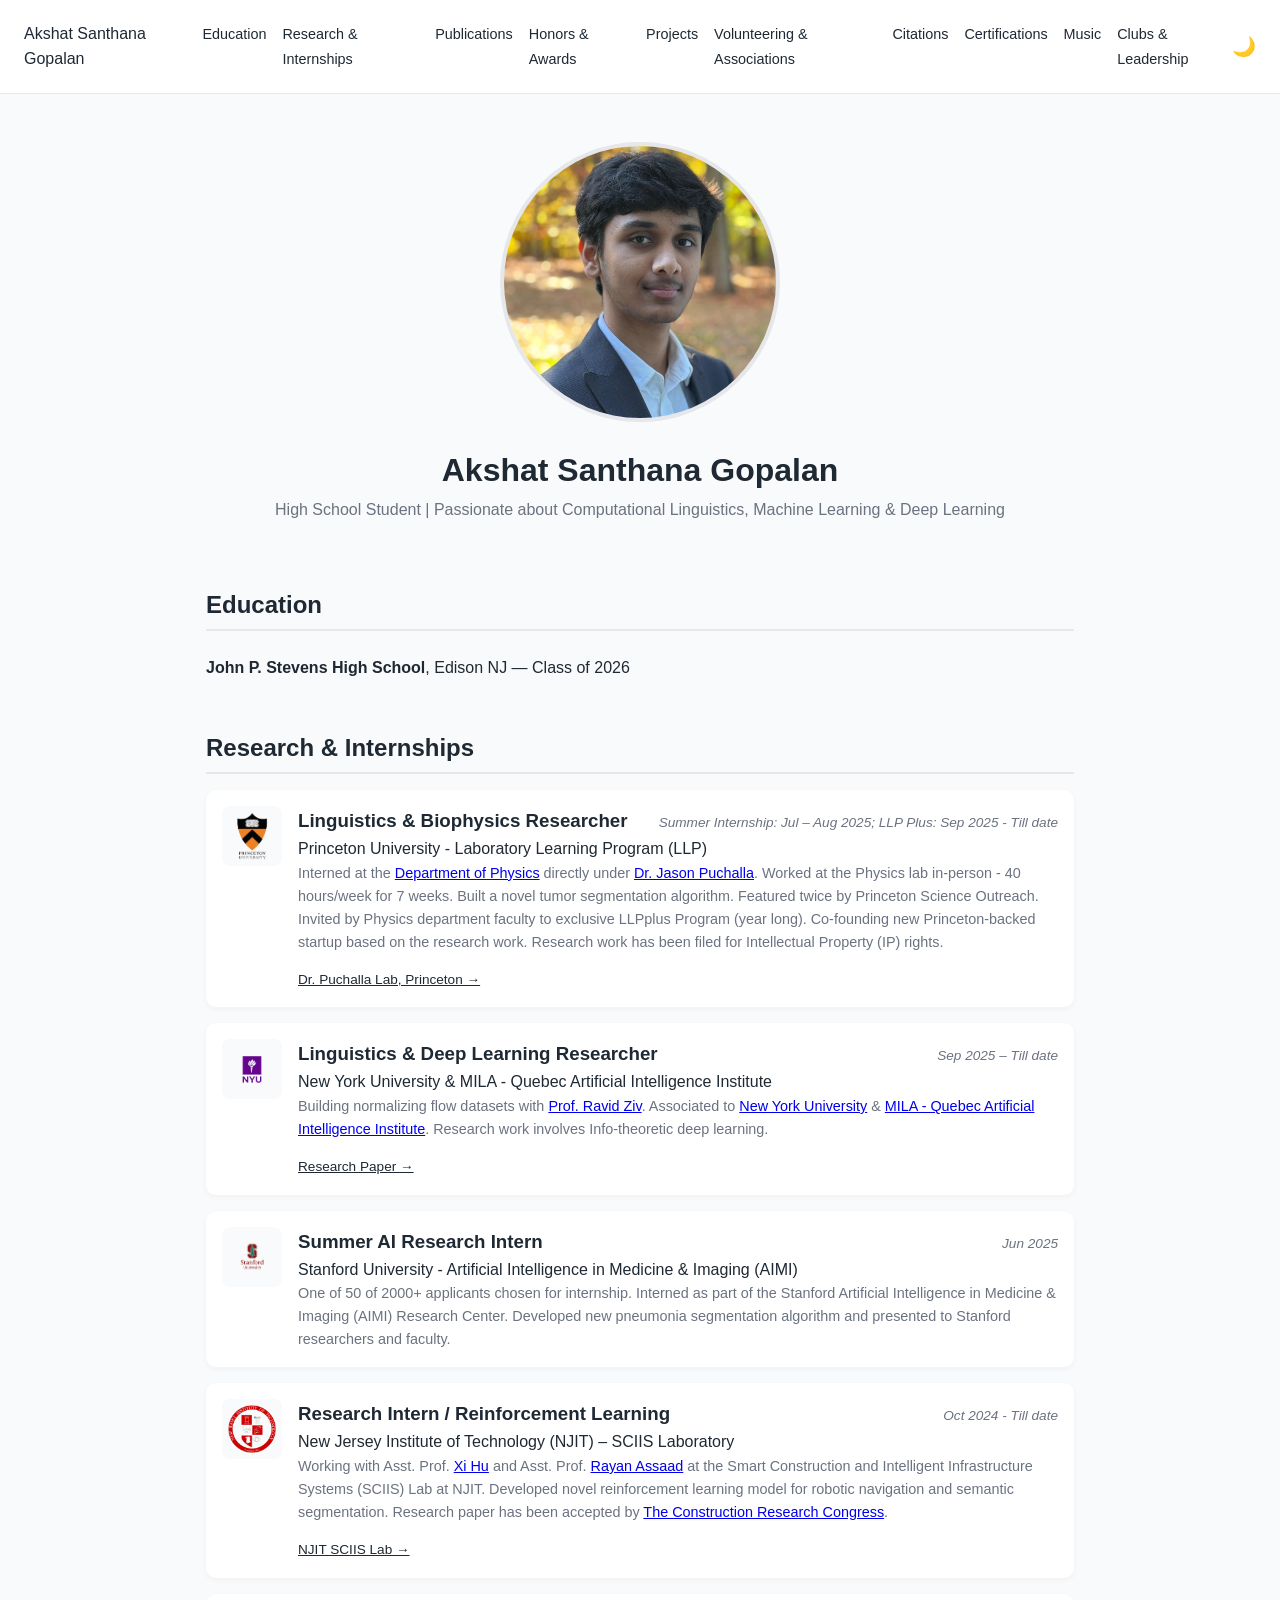
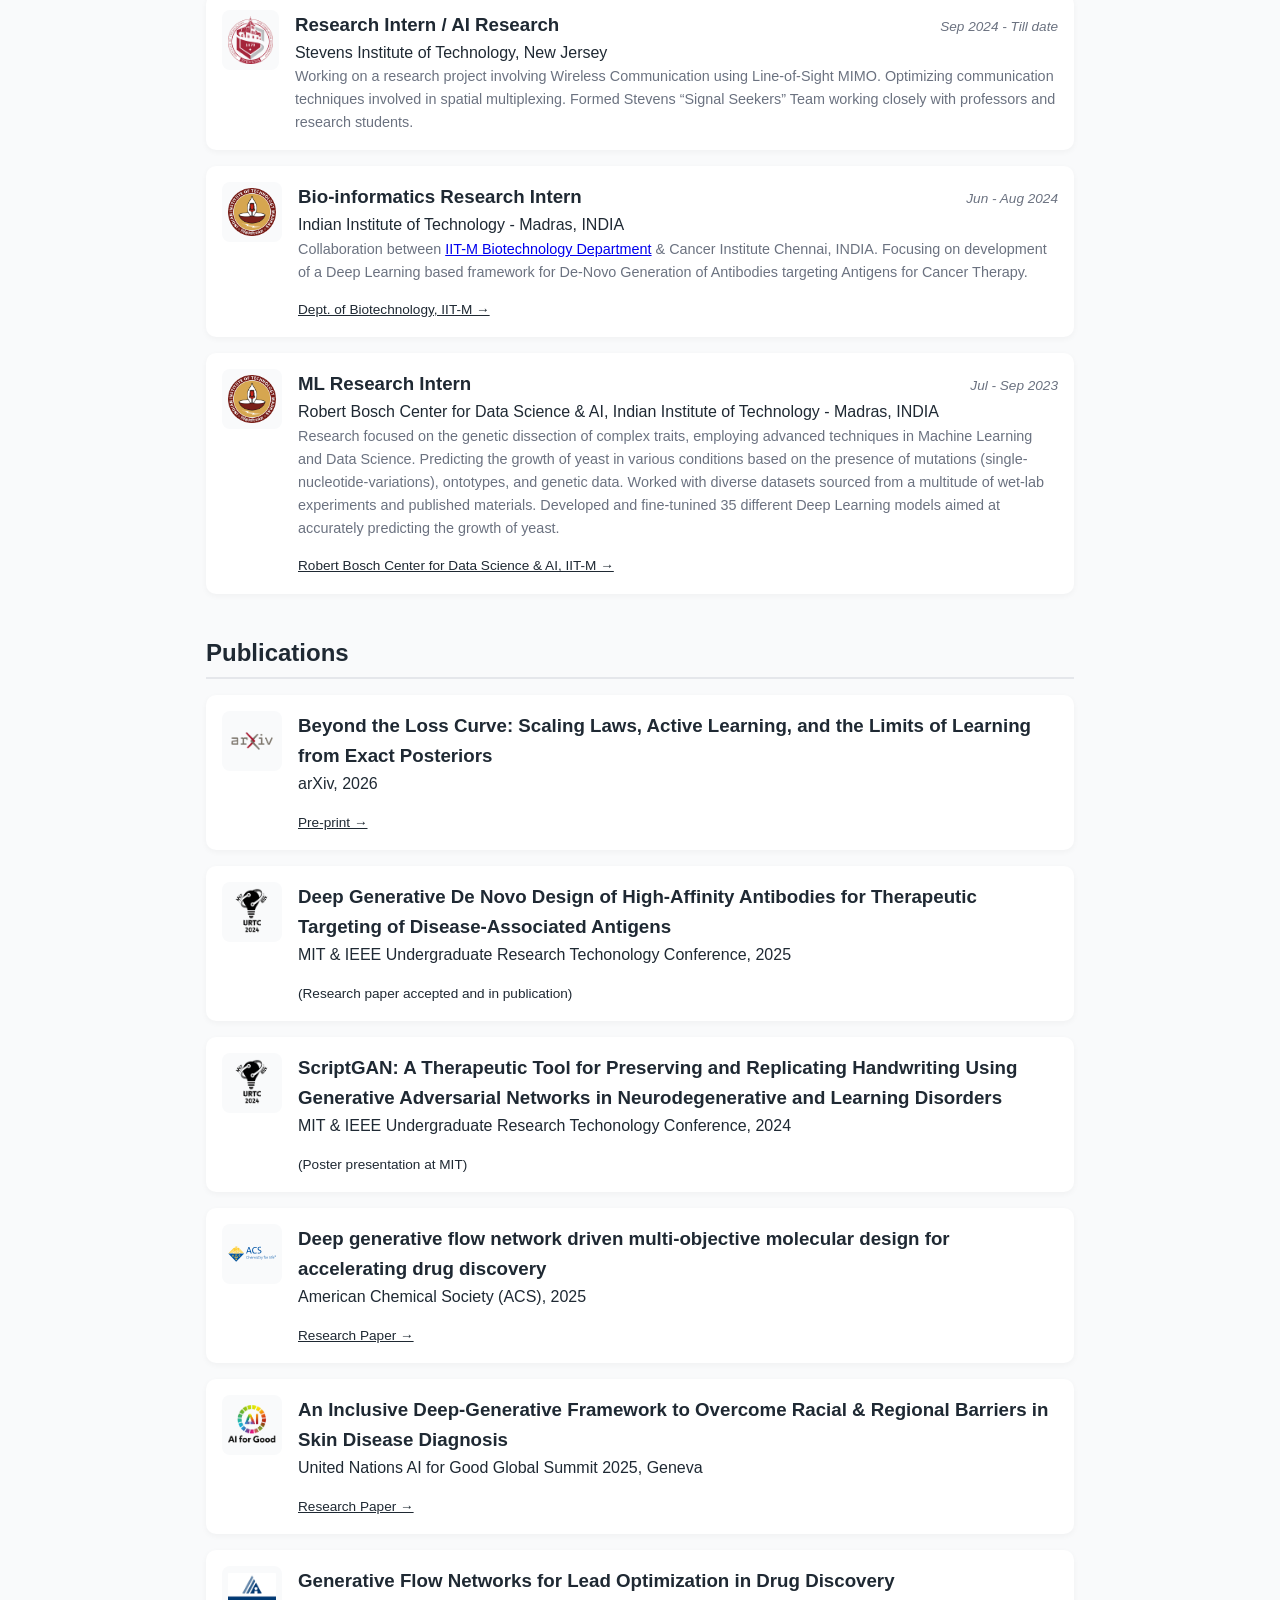
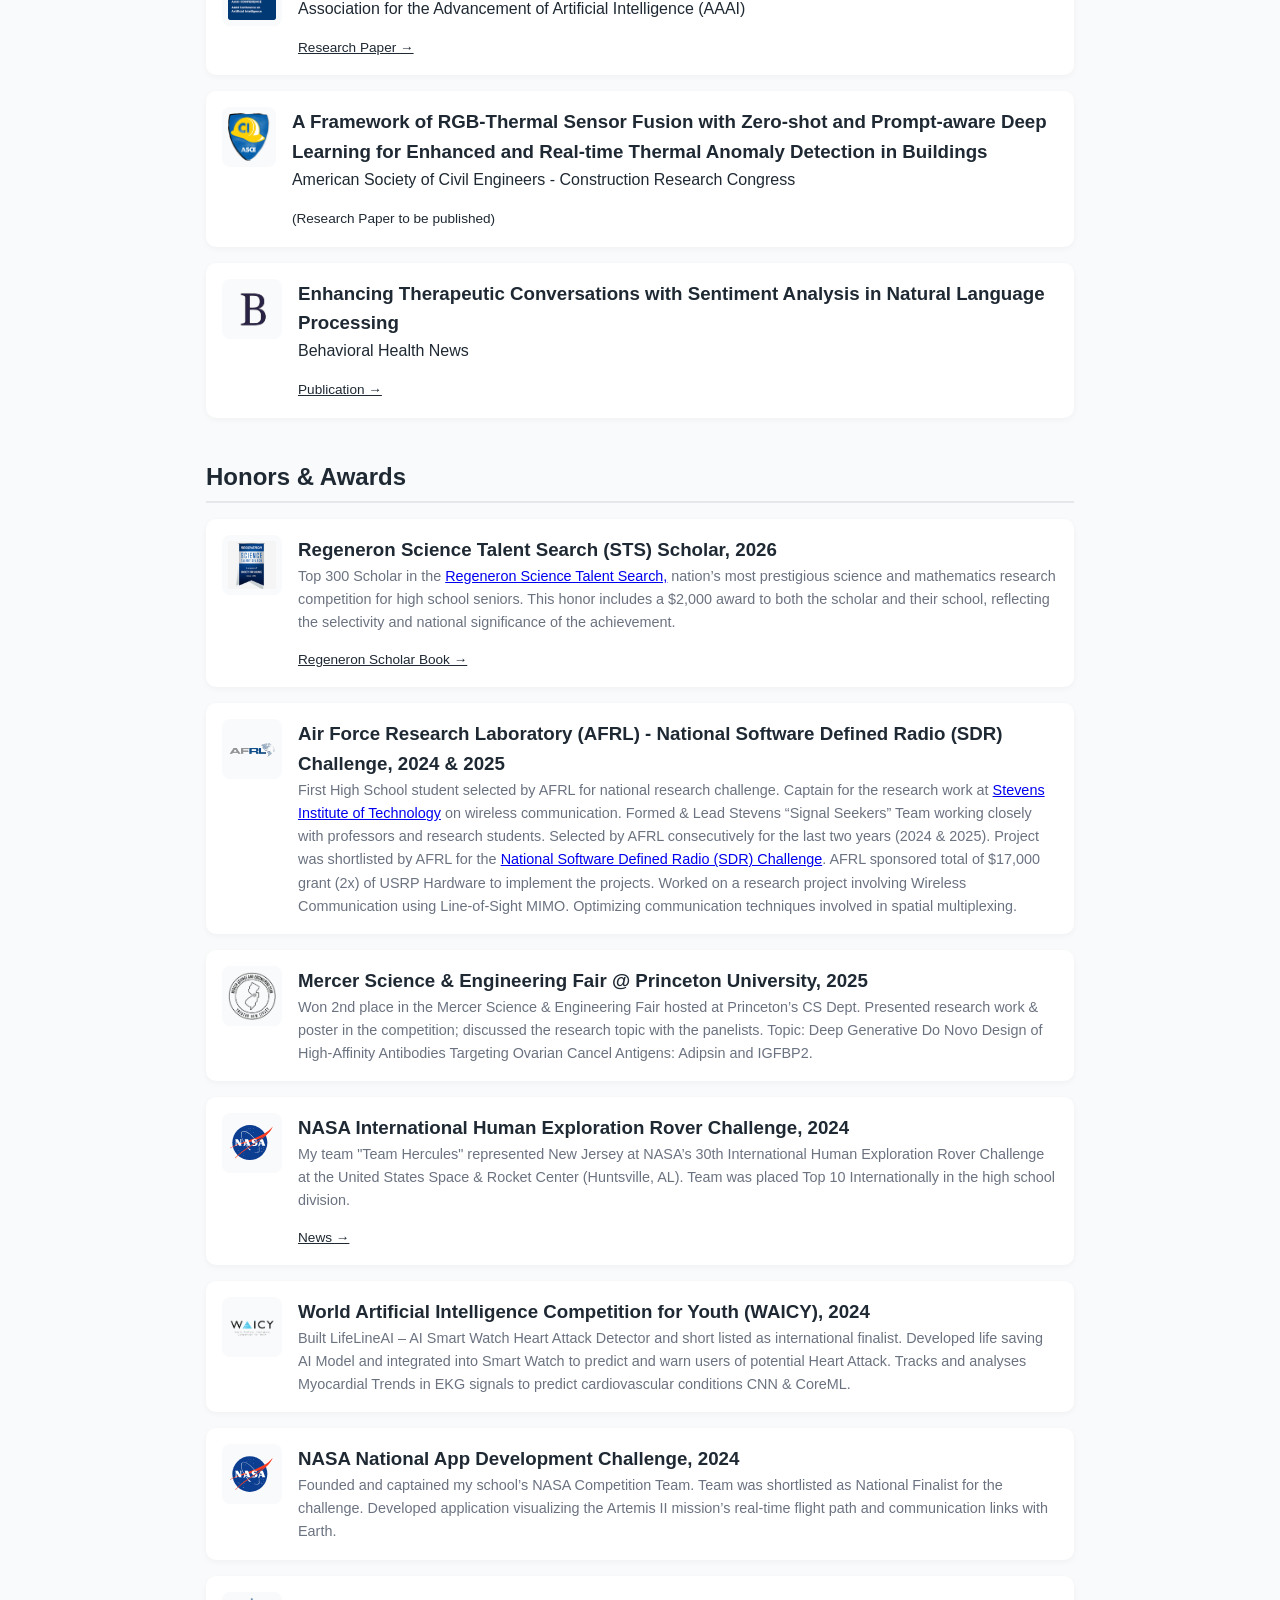
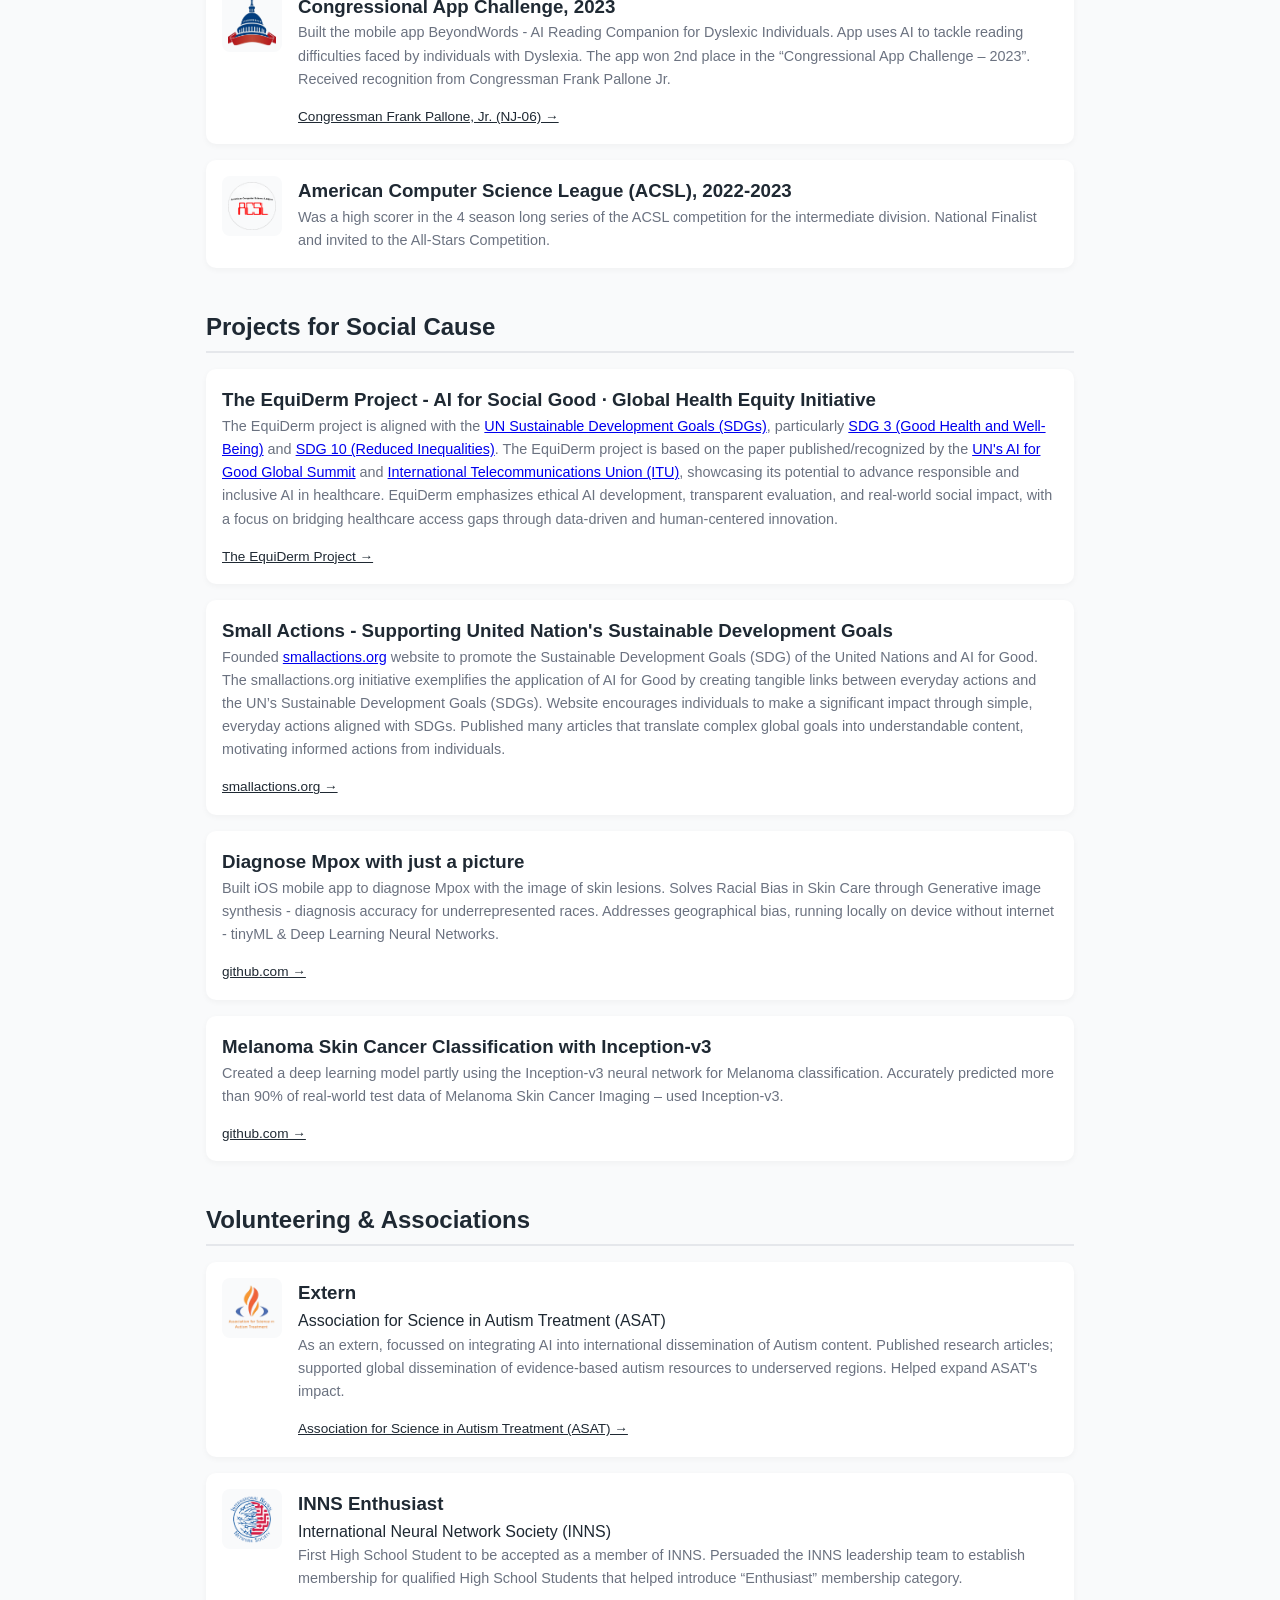
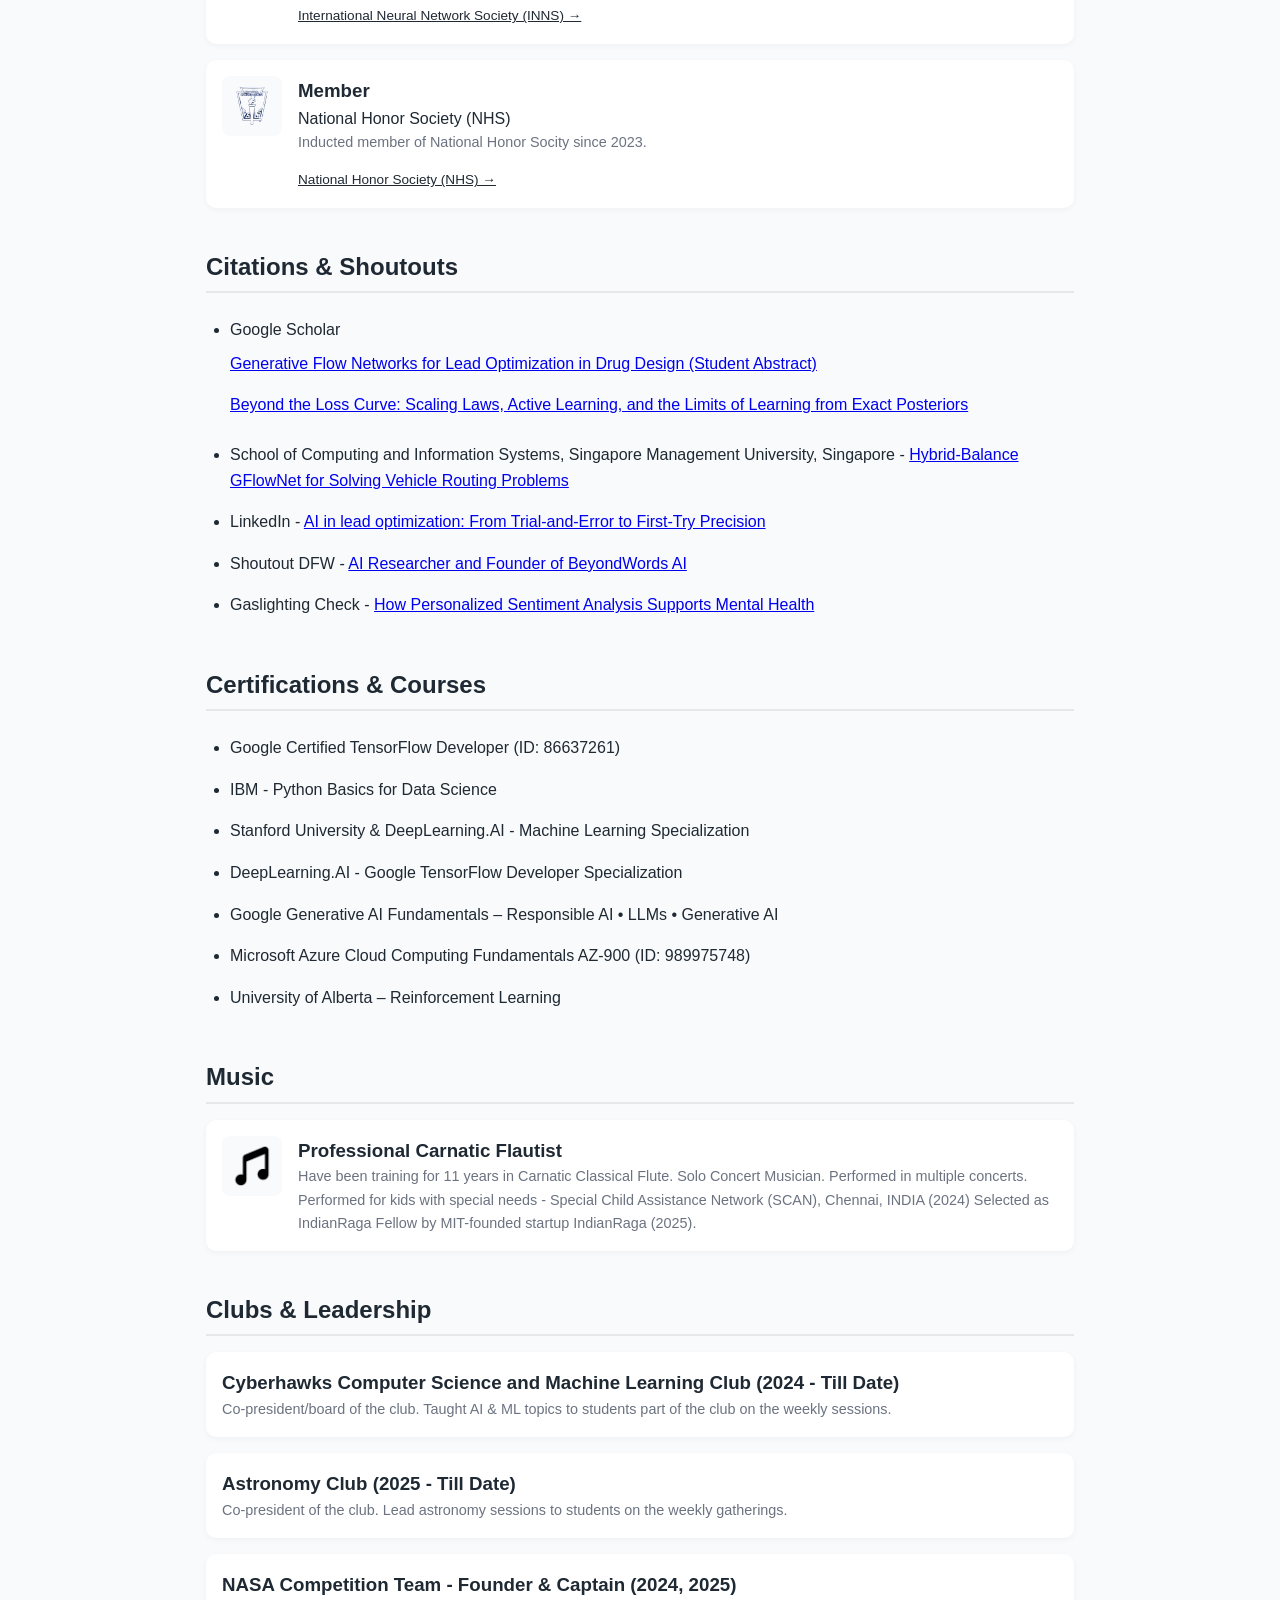
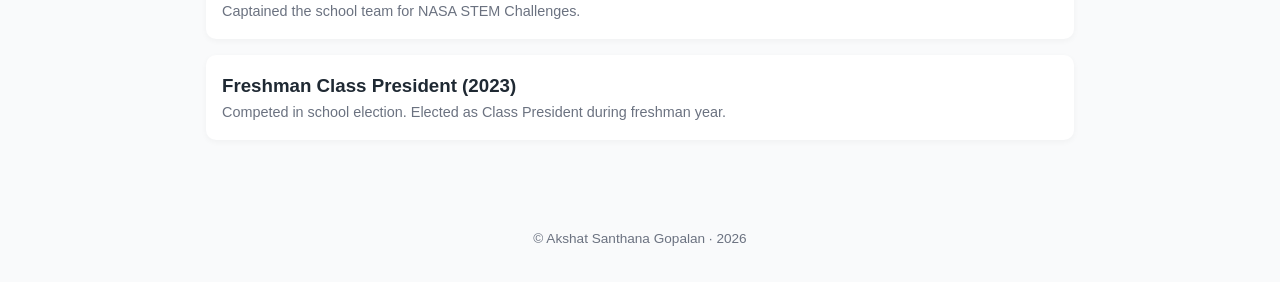
==== commit ef6d63da: "Update arxiv url" ====
--- a/PeronalPortfolio/index.html
+++ b/PeronalPortfolio/index.html
@@ -104,7 +104,7 @@
                     </p>
                     <!-- Reference link goes INSIDE content div -->
                     <div class="reference-link">
-                        <a href="https://arxiv.org/pdf/2602.00315" target="_blank">
+                        <a href="https://arxiv.org/abs/2602.00315" target="_blank">
                             Research Paper →
                         </a>
                     </div>
@@ -261,7 +261,7 @@
                     <p>arXiv, 2026</p>
                     <!-- Reference link goes INSIDE content div -->
                     <div class="reference-link">
-                        <a href="https://arxiv.org/pdf/2602.00315" target="_blank">
+                        <a href="https://arxiv.org/abs/2602.00315" target="_blank">
                             Pre-print →
                         </a>
                     </div>
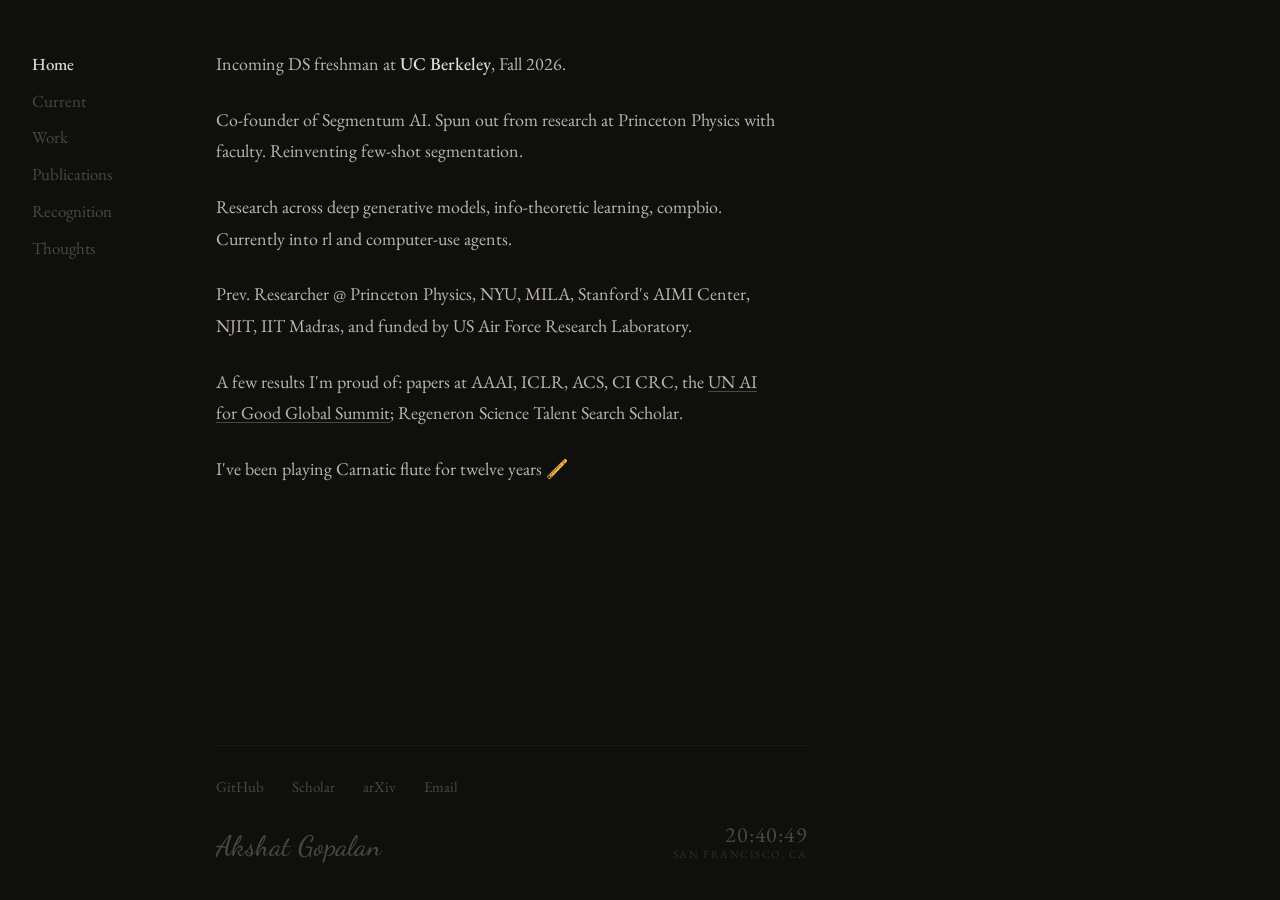
==== commit d5fccef7: "Revamp portfolio with dark academic multi-page design New single-page app with sidebar nav (Home, Cu" ====
--- a/PeronalPortfolio/index.html
+++ b/PeronalPortfolio/index.html
@@ -1,762 +1,305 @@
 <!DOCTYPE html>
 <html lang="en">
-
 <head>
-    <meta charset="UTF-8" />
-    <meta name="viewport" content="width=device-width, initial-scale=1.0" />
-    <title>Akshat Santhana Gopalan | Portfolio</title>
-    <link rel="stylesheet" href="styles.css" />
+  <meta charset="UTF-8" />
+  <meta name="viewport" content="width=device-width, initial-scale=1.0" />
+  <title>Akshat Santhana Gopalan</title>
+  <link rel="preconnect" href="https://fonts.googleapis.com" />
+  <link rel="preconnect" href="https://fonts.gstatic.com" crossorigin />
+  <link href="https://fonts.googleapis.com/css2?family=EB+Garamond:ital,wght@0,400;0,500;1,400&family=Dancing+Script:wght@500&display=swap" rel="stylesheet" />
+  <link rel="stylesheet" href="styles.css" />
 </head>
-
 <body>
 
-    <!-- Navigation -->
-    <nav class="navbar">
-        <span class="logo">Akshat Santhana Gopalan</span>
-
-        <ul class="nav-links">
-            <li><a href="#education">Education</a></li>
-            <li><a href="#research-internships">Research & Internships</a></li>
-            <li><a href="#publications">Publications</a></li>
-            <li><a href="#honors">Honors & Awards</a></li>
-            <!-- <li><a href="#competitions">Competitions</a></li> -->
-            <li><a href="#projects">Projects</a></li>
-            <li><a href="#associations">Volunteering & Associations</a></li>
-            <li><a href="#citations">Citations</a></li>
-            <li><a href="#certifications">Certifications</a></li>
-            <li><a href="#music">Music</a></li>
-            <li><a href="#clubs">Clubs & Leadership</a></li>
-        </ul>
-
-        <button id="theme-toggle" aria-label="Toggle Dark Mode">🌙</button>
+  <aside class="sidebar">
+    <nav>
+      <ul>
+        <li><a href="#" data-page="home" class="nav-link active">Home</a></li>
+        <li><a href="#" data-page="current" class="nav-link">Current</a></li>
+        <li><a href="#" data-page="work" class="nav-link">Work</a></li>
+        <li><a href="#" data-page="publications" class="nav-link">Publications</a></li>
+        <li><a href="#" data-page="recognition" class="nav-link">Recognition</a></li>
+        <li><a href="#" data-page="thoughts" class="nav-link">Thoughts</a></li>
+      </ul>
     </nav>
-
-
-    <!-- Header -->
-    <header class="header">
-        <img src="assets/akshat.jpeg" alt="Profile Photo" class="profile-pic">
-        <h1>Akshat Santhana Gopalan</h1>
-        <p class="subtitle">High School Student | Passionate about Computational Linguistics, Machine Learning & Deep
-            Learning</p>
-    </header>
-
-    <!-- Main Content -->
-    <main class="container">
-
-        <section id="education">
-            <h2>Education</h2>
-            <ul>
-                <li><strong>John P. Stevens High School</strong>, Edison NJ — Class of 2026</li>
-            </ul>
-        </section>
-
-        <section id="research-internships">
-            <h2>Research & Internships</h2>
-            <div class="item">
-                <img src="assets/princeton.jpeg" alt="Organization Logo">
-                <div class="item-content">
-                    <div class="item-title-row">
-                        <h3>Linguistics & Biophysics Researcher</h3>
-                        <span class="duration">
-                            Summer Internship: Jul – Aug 2025; LLP Plus: Sep 2025 - Till date
-                        </span>
-                    </div>
-                    <p>Princeton University - Laboratory Learning Program (LLP)</p>
-
-                    <p class="muted">
-                        Interned at the <a href="https://phy.princeton.edu" target="_blank">Department of Physics</a>
-                        directly under <a href="https://phy.princeton.edu/people/jason-puchalla" target="_blank">Dr.
-                            Jason Puchalla</a>.
-                        Worked at the Physics lab in-person - 40 hours/week for 7 weeks.
-                        Built a novel tumor segmentation algorithm.
-                        Featured twice by Princeton Science Outreach.
-                        Invited by Physics department faculty to exclusive LLPplus Program (year long).
-                        Co-founding new Princeton-backed startup based on the research work.
-                        Research work has been filed for Intellectual Property (IP) rights.
-                    </p>
-
-                    <!-- Reference link goes INSIDE content div -->
-                    <div class="reference-link">
-                        <a href="https://sites.google.com/view/puchallalab/home#h.2eba4f340472e04d_12" target="_blank">
-                            Dr. Puchalla Lab, Princeton →
-                        </a>
-                    </div>
-                </div>
-            </div>
-            <div class="item">
-                <img src="assets/nyu.png" alt="Organization Logo">
-                <div class="item-content">
-                    <div class="item-title-row">
-                        <h3>Linguistics & Deep Learning Researcher</h3>
-                        <span class="duration">
-                            Sep 2025 – Till date
-                        </span>
-                    </div>
-                    <p>New York University & MILA - Quebec Artificial Intelligence Institute</p>
-
-                    <p class="muted">
-                        Building normalizing flow datasets with <a href="https://www.ravid-shwartz-ziv.com"
-                            target="_blank">Prof. Ravid Ziv</a>.
-                        Associated to <a href="https://www.nyu.edu" target="_blank">New York University</a> & <a
-                            href="https://mila.quebec/en" target="_blank">MILA - Quebec Artificial Intelligence
-                            Institute</a>.
-                        Research work involves Info-theoretic deep learning.
-                    </p>
-                    <!-- Reference link goes INSIDE content div -->
-                    <div class="reference-link">
-                        <a href="https://arxiv.org/abs/2602.00315" target="_blank">
-                            Research Paper →
-                        </a>
-                    </div>
-                </div>
-            </div>            
-            <div class="item">
-                <img src="assets/stanford.png" alt="Organization Logo">
-                <div class="item-content">
-                    <div class="item-title-row">
-                        <h3>Summer AI Research Intern</h3>
-                        <span class="duration">
-                            Jun 2025
-                        </span>
-                    </div>
-                    <p>Stanford University - Artificial Intelligence in Medicine & Imaging (AIMI)</p>
-
-                    <p class="muted">
-                        One of 50 of 2000+ applicants chosen for internship.
-                        Interned as part of the Stanford Artificial Intelligence in Medicine & Imaging
-                        (AIMI)
-                        Research Center.
-                        Developed new pneumonia segmentation algorithm and presented to Stanford
-                        researchers and faculty.
-                    </p>
-                </div>
-            </div>
-            <div class="item">
-                <img src="assets/njit.png" alt="Organization Logo">
-                <div class="item-content">
-                    <div class="item-title-row">
-                        <h3>Research Intern / Reinforcement Learning</h3>
-                        <span class="duration">
-                            Oct 2024 - Till date
-                        </span>
-                    </div>
-                    <p>New Jersey Institute of Technology (NJIT) – SCIIS Laboratory</p>
-
-                    <p class="muted">
-                        Working with Asst. Prof. <a
-                            href="https://tec.illinoisstate.edu/faculty-staff/profile/?ulid=xhu1238" target="_blank">Xi
-                            Hu</a> and Asst. Prof. <a href="https://people.njit.edu/profile/rh427" target="_blank">Rayan
-                            Assaad</a> at
-                        the Smart
-                        Construction and Intelligent Infrastructure Systems (SCIIS) Lab at NJIT.
-                        Developed novel reinforcement learning model for robotic navigation and semantic
-                        segmentation.
-                        Research paper has been accepted by <a href="https://cisummit-crc.asce.org" target="_blank">The
-                            Construction Research Congress</a>.
-                    </p>
-
-                    <!-- Reference link goes INSIDE content div -->
-                    <div class="reference-link">
-                        <a href="https://sciis.njit.edu/team.html" target="_blank">
-                            NJIT SCIIS Lab →
-                        </a>
-                    </div>
-                </div>
-            </div>
-
-            <div class="item">
-                <img src="assets/stevens.png" alt="Organization Logo">
-
-                <div class="item-content">
-                    <div class="item-title-row">
-                        <h3>Research Intern / AI Research</h3>
-                        <span class="duration">
-                            Sep 2024 - Till date
-                        </span>
-                    </div>
-                    <p>Stevens Institute of Technology, New Jersey</p>
-
-                    <p class="muted">
-                        Working on a research project involving Wireless Communication using Line-of-Sight
-                        MIMO.
-                        Optimizing communication techniques involved in spatial multiplexing.
-                        Formed Stevens “Signal Seekers” Team working closely with professors and research
-                        students.
-                    </p>
-                </div>
-            </div>
-            <div class="item">
-                <img src="assets/iitm.png" alt="Organization Logo">
-
-                <div class="item-content">
-                    <div class="item-title-row">
-                        <h3>Bio-informatics Research Intern</h3>
-                        <span class="duration">
-                            Jun - Aug 2024
-                        </span>
-                    </div>
-
-                    <p>Indian Institute of Technology - Madras, INDIA</p>
-
-                    <p class="muted">
-                        Collaboration between <a
-                            href="https://www.iitm.ac.in/academics/departments/department-of-biotechnology"
-                            target="_blank">IIT-M Biotechnology Department</a> & Cancer Institute Chennai,
-                        INDIA.
-                        Focusing on development of a Deep Learning based framework for De-Novo Generation of
-                        Antibodies targeting Antigens for Cancer Therapy.
-                    </p>
-
-                    <!-- Reference link goes INSIDE content div -->
-                    <div class="reference-link">
-                        <a href="https://www.iitm.ac.in/academics/departments/department-of-biotechnology"
-                            target="_blank">
-                            Dept. of Biotechnology, IIT-M →
-                        </a>
-                    </div>
-                </div>
-            </div>
-            <div class="item">
-                <img src="assets/iitm.png" alt="Organization Logo">
-
-                <div class="item-content">
-                    <div class="item-title-row">
-                        <h3>ML Research Intern</h3>
-                        <span class="duration">
-                            Jul - Sep 2023
-                        </span>
-                    </div>
-                    <p>Robert Bosch Center for Data Science & AI, Indian Institute of Technology -
-                        Madras, INDIA</p>
-
-                    <p class="muted">
-                        Research focused on the genetic dissection of complex traits, employing advanced
-                        techniques in Machine Learning and Data Science.
-                        Predicting the growth of yeast in various conditions based on the presence of
-                        mutations (single-nucleotide-variations), ontotypes, and genetic data.
-                        Worked with diverse datasets sourced from a multitude of wet-lab experiments and
-                        published materials.
-                        Developed and fine-tunined 35 different Deep Learning models aimed at accurately
-                        predicting the growth of yeast.
-                    </p>
-
-                    <!-- Reference link goes INSIDE content div -->
-                    <div class="reference-link">
-                        <a href="https://www.iitm.ac.in/research/institute-research-centres/robert-bosch-centre-for-data-science-and-artificial-intelligence"
-                            target="_blank">
-                            Robert Bosch Center for Data Science & AI, IIT-M →
-                        </a>
-                    </div>
-                </div>
-            </div>
-        </section>
-
-
-        <section id="publications">
-            <h2>Publications</h2>
-            <div class="item">
-                <img src="assets/arXiv.png" alt="Publisher Logo">
-                <div>
-                    <h3>Beyond the Loss Curve: Scaling Laws, Active Learning, and the Limits of Learning from Exact Posteriors</h3>
-                    <p>arXiv, 2026</p>
-                    <!-- Reference link goes INSIDE content div -->
-                    <div class="reference-link">
-                        <a href="https://arxiv.org/abs/2602.00315" target="_blank">
-                            Pre-print →
-                        </a>
-                    </div>
-                </div>
-            </div>
-            <div class="item">
-                <img src="assets/mit.png" alt="Publisher Logo">
-                <div>
-                    <h3>Deep Generative De Novo Design of High-Affinity Antibodies for Therapeutic Targeting of
-                        Disease-Associated Antigens</h3>
-                    <p>MIT & IEEE Undergraduate Research Techonology Conference, 2025</p>
-                    <!-- Reference link goes INSIDE content div -->
-                    <div class="reference-link">
-                        <a>
-                            (Research paper accepted and in publication)
-                        </a>
-                    </div>
-                </div>
-            </div>
-            <div class="item">
-                <img src="assets/mit.png" alt="Publisher Logo">
-                <div>
-                    <h3>ScriptGAN: A Therapeutic Tool for Preserving and Replicating Handwriting Using Generative
-                        Adversarial Networks in Neurodegenerative and Learning Disorders</h3>
-                    <p>MIT & IEEE Undergraduate Research Techonology Conference, 2024</p>
-                    <!-- Reference link goes INSIDE content div -->
-                    <div class="reference-link">
-                        <a>
-                            (Poster presentation at MIT)
-                        </a>
-                    </div>
-                </div>
-            </div>
-            <div class="item">
-                <img src="assets/acs.svg" alt="Publisher Logo">
-                <div>
-                    <h3>Deep generative flow network driven multi-objective molecular design for accelerating drug
-                        discovery</h3>
-                    <p>American Chemical Society (ACS), 2025</p>
-                    <!-- Reference link goes INSIDE content div -->
-                    <div class="reference-link">
-                        <a href="https://acs.digitellinc.com/b/sp/akshat-santhana-gopalan-431077" target="_blank">
-                            Research Paper →
-                        </a>
-                    </div>
-                </div>
-            </div>
-            <div class="item">
-                <img src="assets/aiforgood.jpeg" alt="Publisher Logo">
-                <div>
-                    <h3>An Inclusive Deep-Generative Framework to Overcome Racial & Regional Barriers in Skin Disease
-                        Diagnosis</h3>
-                    <p>United Nations AI for Good Global Summit 2025, Geneva</p>
-                    <!-- Reference link goes INSIDE content div -->
-                    <div class="reference-link">
-                        <a href="https://www.itu.int/hub/publication/t-ai4g-ai4good-2025-1/" target="_blank">
-                            Research Paper →
-                        </a>
-                    </div>
-                </div>
-            </div>
-            <div class="item">
-                <img src="assets/aaai.png" alt="Publisher Logo">
-                <div>
-                    <h3>Generative Flow Networks for Lead Optimization in Drug Discovery</h3>
-                    <p>Association for the Advancement of Artificial Intelligence (AAAI)</p>
-                    <!-- Reference link goes INSIDE content div -->
-                    <div class="reference-link">
-                        <a href="https://ojs.aaai.org/index.php/AAAI/article/view/35297" target="_blank">
-                            Research Paper →
-                        </a>
-                    </div>
-                </div>
-            </div>
-            <div class="item">
-                <img src="assets/crc.png" alt="Publisher Logo">
-                <div>
-                    <h3>A Framework of RGB-Thermal Sensor Fusion with Zero-shot and Prompt-aware Deep Learning for
-                        Enhanced and Real-time Thermal Anomaly Detection in Buildings</h3>
-                    <p>American Society of Civil Engineers - Construction Research Congress</p>
-                    <!-- Reference link goes INSIDE content div -->
-                    <div class="reference-link">
-                        <a>
-                            (Research Paper to be published)
-                        </a>
-                    </div>
-                </div>
-            </div>
-            <div class="item">
-                <img src="assets/bhn.jpeg" alt="Publisher Logo">
-                <div>
-                    <h3>Enhancing Therapeutic Conversations with Sentiment Analysis in Natural Language Processing</h3>
-                    <p>Behavioral Health News</p>
-                    <!-- Reference link goes INSIDE content div -->
-                    <div class="reference-link">
-                        <a href="https://behavioralhealthnews.org/enhancing-therapeutic-conversations-with-sentiment-analysis-in-natural-language-processing/"
-                            target="_blank">
-                            Publication →
-                        </a>
-                    </div>
-                </div>
-            </div>
-        </section>
-
-        <section id="honors">
-            <h2>Honors & Awards</h2>
-            <div class="item">
-                <img src="assets/regeneron.png" alt="Competition Logo">
-                <div>
-                    <h3>Regeneron Science Talent Search (STS) Scholar, 2026</h3>
-                    <p class="muted">Top 300 Scholar in the <a href="https://www.societyforscience.org/regeneron-sts/"
-                            target="_blank">Regeneron Science
-                            Talent Search,</a> nation’s most prestigious science and mathematics research competition
-                        for high school seniors. This honor includes a $2,000 award to both the scholar and their
-                        school, reflecting the selectivity and national significance of the achievement.
-                    </p>
-                    <!-- Reference link goes INSIDE content div -->
-                    <div class="reference-link">
-                        <a href="https://sspcdn.blob.core.windows.net/files/Documents/SEP/STS/2026/Program-Books/Scholar.pdf"
-                            target="_blank">
-                            Regeneron Scholar Book →
-                        </a>
-                    </div>
-                </div>
-            </div>
-            <div class="item">
-                <img src="assets/afrl.jpeg" alt="Competition Logo">
-                <div>
-                    <h3>Air Force Research Laboratory (AFRL) - National Software Defined Radio (SDR) Challenge, 2024 &
-                        2025</h3>
-                    <p class="muted">First High School student selected by AFRL for national research challenge.
-                        Captain for the research work at <a href="https://www.stevens.edu" target="_blank">Stevens
-                            Institute of Technology</a> on wireless communication.
-                        Formed & Lead Stevens “Signal Seekers” Team working closely with professors and research
-                        students.
-                        Selected by AFRL consecutively for the last two years (2024 & 2025).
-                        Project was shortlisted by AFRL for the <a
-                            href="https://wbi-innovates.zohobackstage.com/afrlsdr" target="_blank">National Software
-                            Defined Radio (SDR) Challenge</a>.
-                        AFRL sponsored total of $17,000 grant (2x) of USRP Hardware to implement the projects.
-                        Worked on a research project involving Wireless Communication using Line-of-Sight MIMO.
-                        Optimizing communication techniques involved in spatial multiplexing.</p>
-                </div>
-            </div>
-            <div class="item">
-                <img src="assets/mercer.jpeg" alt="Competition Logo">
-                <div>
-                    <h3>Mercer Science & Engineering Fair @ Princeton University, 2025</h3>
-                    <p class="muted">
-                        Won 2nd place in the Mercer Science & Engineering Fair hosted at Princeton’s CS Dept.
-                        Presented research work & poster in the competition; discussed the research topic with the
-                        panelists.
-                        Topic: Deep Generative Do Novo Design of High-Affinity Antibodies Targeting Ovarian Cancel
-                        Antigens: Adipsin and IGFBP2.
-                    </p>
-                </div>
-            </div>
-            <div class="item">
-                <img src="assets/nasa.svg" alt="Competition Logo">
-                <div>
-                    <h3>NASA International Human Exploration Rover Challenge, 2024</h3>
-                    <p class="muted">
-                        My team "Team Hercules" represented New Jersey at NASA’s 30th International Human Exploration
-                        Rover Challenge at the United States Space & Rocket Center (Huntsville, AL).
-                        Team was placed Top 10 Internationally in the high school division.
-                    </p>
-                    <!-- Reference link goes INSIDE content div -->
-                    <div class="reference-link">
-                        <a href="https://www.tapinto.net/towns/new-brunswick/milestones/john-p-stevens-high-school-s-team-hercules-places-top-10-at-2024-nasa-rover-challenge-4"
-                            target="_blank">
-                            News →
-                        </a>
-                    </div>
-                </div>
-            </div>
-            <div class="item">
-                <img src="assets/waicy.png" alt="Competition Logo">
-                <div>
-                    <h3>World Artificial Intelligence Competition for Youth (WAICY), 2024</h3>
-                    <p class="muted">
-                        Built LifeLineAI – AI Smart Watch Heart Attack Detector and short listed as international
-                        finalist.
-                        Developed life saving AI Model and integrated into Smart Watch to predict and warn users of
-                        potential Heart Attack.
-                        Tracks and analyses Myocardial Trends in EKG signals to predict cardiovascular conditions CNN &
-                        CoreML.
-                    </p>
-                </div>
-            </div>
-            <div class="item">
-                <img src="assets/nasa.svg" alt="Competition Logo">
-                <div>
-                    <h3>NASA National App Development Challenge, 2024</h3>
-                    <p class="muted">
-                        Founded and captained my school’s NASA Competition Team.
-                        Team was shortlisted as National Finalist for the challenge.
-                        Developed application visualizing the Artemis II mission’s real-time flight path and
-                        communication links with Earth.
-                    </p>
-                </div>
-            </div>
-            <div class="item">
-                <img src="assets/congress.jpeg" alt="Competition Logo">
-                <div>
-                    <h3>Congressional App Challenge, 2023</h3>
-                    <p class="muted">
-                        Built the mobile app BeyondWords - AI Reading Companion for Dyslexic Individuals.
-                        App uses AI to tackle reading difficulties faced by individuals with Dyslexia.
-                        The app won 2nd place in the “Congressional App Challenge – 2023”.
-                        Received recognition from Congressman Frank Pallone Jr.
-                    </p>
-                    <!-- Reference link goes INSIDE content div -->
-                    <div class="reference-link">
-                        <a href="https://pallone.house.gov/media/press-releases/pallone-recognizes-outstanding-high-school-students-spring-awards-ceremony-1"
-                            target="_blank">
-                            Congressman Frank Pallone, Jr. (NJ-06) →
-                        </a>
-                    </div>
-                </div>
-            </div>
-            <div class="item">
-                <img src="assets/acsl.png" alt="Competition Logo">
-                <div>
-                    <h3>American Computer Science League (ACSL), 2022-2023</h3>
-                    <p class="muted">
-                        Was a high scorer in the 4 season long series of the ACSL competition for the intermediate
-                        division.
-                        National Finalist and invited to the All-Stars Competition.
-                    </p>
-                </div>
-            </div>
-        </section>
-
-        <section id="projects">
-            <h2>Projects for Social Cause</h2>
-                        <div class="item">
-                <div>
-                    <h3>The EquiDerm Project - AI for Social Good · Global Health Equity Initiative</h3>
-                    <p class="muted">
-                        The EquiDerm project is
-                        aligned with the <a href="https://www.un.org/sustainabledevelopment/" target="_blank">UN
-                            Sustainable Development Goals (SDGs)</a>, particularly <a
-                            href="https://www.un.org/sustainabledevelopment/health/" target="_blank">SDG 3 (Good Health
-                            and
-                            Well-Being)</a> and <a href="https://www.un.org/sustainabledevelopment/inequality/"
-                            target="_blank">SDG 10 (Reduced Inequalities)</a>.
-                        The EquiDerm project is based on the paper published/recognized by the <a
-                            href="https://aiforgood.itu.int" target="_blank">UN's AI for Good
-                            Global Summit</a> and <a href="https://www.itu.int/en/about/Pages/default.aspx"
-                            target="_blank">International Telecommunications Union (ITU)</a>, showcasing its potential
-                        to advance
-                        responsible and inclusive AI in healthcare. EquiDerm emphasizes ethical AI development,
-                        transparent evaluation, and real-world social impact, with a focus on bridging healthcare access
-                        gaps through data-driven and human-centered innovation.
-                    </p>
-                    <!-- Reference link goes INSIDE content div -->
-                    <div class="reference-link">
-                        <a href="https://theequidermproject.org" target="_blank">
-                            The EquiDerm Project →
-                        </a>
-                    </div>
-                </div>
-            </div>
-            <div class="item">
-                <div>
-                    <h3>Small Actions - Supporting United Nation's Sustainable Development Goals</h3>
-                    <p class="muted">
-                        Founded <a href="https://smallactions.org" target="_blank">smallactions.org</a> website to
-                        promote the Sustainable Development Goals (SDG) of the United Nations and AI for Good.
-                        The smallactions.org initiative exemplifies the application of AI for Good by creating tangible
-                        links between everyday actions and the UN’s Sustainable Development Goals (SDGs).
-                        Website encourages individuals to make a significant impact through simple, everyday actions
-                        aligned with SDGs.
-                        Published many articles that translate complex global goals into understandable content,
-                        motivating informed actions from individuals.
-                    </p>
-                    <!-- Reference link goes INSIDE content div -->
-                    <div class="reference-link">
-                        <a href="https://smallactions.org" target="_blank">
-                            smallactions.org →
-                        </a>
-                    </div>
-                </div>
-            </div>
-            </div>
-            <div class="item">
-                <div>
-                    <h3>Diagnose Mpox with just a picture</h3>
-                    <p class="muted">
-                        Built iOS mobile app to diagnose Mpox with the image of skin lesions.
-                        Solves Racial Bias in Skin Care through Generative image synthesis - diagnosis accuracy for
-                        underrepresented races.
-                        Addresses geographical bias, running locally on device without internet - tinyML & Deep Learning
-                        Neural Networks.
-                    </p>
-                    <!-- Reference link goes INSIDE content div -->
-                    <div class="reference-link">
-                        <a href="https://github.com/AkshatSG/EquiDermAI" target="_blank">
-                            github.com →
-                        </a>
-                    </div>
-                </div>
-            </div>
-            <div class="item">
-                <div>
-                    <h3>Melanoma Skin Cancer Classification with Inception-v3</h3>
-                    <p class="muted">
-                        Created a deep learning model partly using the Inception-v3 neural network for Melanoma
-                        classification.
-                        Accurately predicted more than 90% of real-world test data of Melanoma Skin Cancer Imaging –
-                        used Inception-v3.
-                    </p>
-                    <!-- Reference link goes INSIDE content div -->
-                    <div class="reference-link">
-                        <a href="https://github.com/AkshatSG/Melanoma-Skin-Cancer-Classification-Using-Tensorflow-ConvNets-Inception-v3"
-                            target="_blank">
-                            github.com →
-                        </a>
-                    </div>
-                </div>
-            </div>
-        </section>
-
-        <section id="associations">
-            <h2>Volunteering & Associations</h2>
-            <div class="item">
-                <img src="assets/asat.jpeg" alt="Organization Logo">
-
-                <div>
-                    <h3>Extern</h3>
-                    <p>Association for Science in Autism Treatment (ASAT)</p>
-
-                    <p class="muted">
-                        As an extern, focussed on integrating AI into international dissemination of Autism content.
-                        Published research articles; supported global dissemination of evidence-based autism resources
-                        to underserved regions.
-                        Helped expand ASAT's impact.
-                    </p>
-
-                    <!-- Reference link goes INSIDE content div -->
-                    <div class="reference-link">
-                        <a href="https://asatonline.org/" target="_blank">
-                            Association for Science in Autism Treatment (ASAT) →
-                        </a>
-                    </div>
-                </div>
-            </div>
-            <div class="item">
-                <img src="assets/inns.png" alt="Organization Logo">
-
-                <div>
-                    <h3>INNS Enthusiast</h3>
-                    <p>International Neural Network Society (INNS)</p>
-
-                    <p class="muted">
-                        First High School Student to be accepted as a member of INNS.
-                        Persuaded the INNS leadership team to establish membership for qualified High School Students
-                        that helped introduce “Enthusiast” membership category.
-                    </p>
-
-                    <!-- Reference link goes INSIDE content div -->
-                    <div class="reference-link">
-                        <a href="https://www.inns.org" target="_blank">
-                            International Neural Network Society (INNS) →
-                        </a>
-                    </div>
-                </div>
-            </div>
-            <div class="item">
-                <img src="assets/nhs.jpeg" alt="Organization Logo">
-
-                <div>
-                    <h3>Member</h3>
-                    <p>National Honor Society (NHS)</p>
-
-                    <p class="muted">
-                        Inducted member of National Honor Socity since 2023.
-                    </p>
-
-                    <!-- Reference link goes INSIDE content div -->
-                    <div class="reference-link">
-                        <a href="https://www.nationalhonorsociety.org" target="_blank">
-                            National Honor Society (NHS) →
-                        </a>
-                    </div>
-                </div>
-            </div>
-        </section>
-        <section id="citations">
-            <h2>Citations & Shoutouts</h2>
-            <ul class="bulleted">
-                <li>Google Scholar
-                    <ul>
-                        <li>
-                            <a href="https://scholar.google.com/citations?user=a9Gvs_wAAAAJ&hl=en" target="_blank">
-                                Generative Flow Networks for Lead Optimization in Drug Design (Student Abstract)
-                            </a>
-                        </li>
-                        <li>
-                            <a href="https://scholar.google.com/citations?user=a9Gvs_wAAAAJ&hl=en" target="_blank">
-                                Beyond the Loss Curve: Scaling Laws, Active Learning, and the Limits of Learning from Exact Posteriors
-                            </a>
-                        </li>
-                    </ul>
-                </li>           
-                <li>School of Computing and Information Systems, Singapore Management University, Singapore - <a
-                        href="https://arxiv.org/pdf/2510.04792" target="_blank">Hybrid-Balance GFlowNet for Solving
-                        Vehicle Routing Problems</a></li>
-                <li>LinkedIn - <a
-                        href="https://www.linkedin.com/pulse/ai-lead-optimization-from-trial-and-error-first-try-eskici-ph-d--lpncc/"
-                        target="_blank">AI in lead optimization: From Trial-and-Error to First-Try Precision</a></li>
-                <li>Shoutout DFW - <a
-                        href="https://shoutoutdfw.com/meet-akshat-santhana-gopalan-ai-researcher-and-founder-of-beyondwords-ai/"
-                        target="_blank">AI Researcher and Founder of BeyondWords AI</a></li>
-                <li>Gaslighting Check - <a
-                        href="https://www.gaslightingcheck.com/blog/how-personalized-sentiment-analysis-supports-mental-health"
-                        target="_blank">How Personalized Sentiment Analysis Supports Mental Health</a></li>
-            </ul>
-        </section>
-        <section id="certifications">
-            <h2>Certifications & Courses</h2>
-            <ul class="bulleted">
-                <li>Google Certified TensorFlow Developer (ID: 86637261)</li>
-                <li>IBM - Python Basics for Data Science</li>
-                <li>Stanford University & DeepLearning.AI - Machine Learning Specialization</li>
-                <li>DeepLearning.AI - Google TensorFlow Developer Specialization</li>
-                <li>Google Generative AI Fundamentals – Responsible AI • LLMs • Generative AI</li>
-                <li>Microsoft Azure Cloud Computing Fundamentals AZ-900 (ID: 989975748)</li>
-                <li>University of Alberta – Reinforcement Learning</li>
-            </ul>
-        </section>
-        <section id="music">
-            <h2>Music</h2>
-            <div class="item">
-                <img src="assets/music.png" alt="Organization Logo">
-
-                <div>
-                    <h3>Professional Carnatic Flautist</h3>
-                    <p class="muted">
-                        Have been training for 11 years in Carnatic Classical Flute.
-                        Solo Concert Musician.
-                        Performed in multiple concerts.
-                        Performed for kids with special needs - Special Child Assistance Network (SCAN), Chennai, INDIA
-                        (2024)
-                        Selected as IndianRaga Fellow by MIT-founded startup IndianRaga (2025).
-                    </p>
-                </div>
-            </div>
-        </section>
-
-        <section id="clubs">
-            <h2>Clubs & Leadership</h2>
-            <div class="item">
-                <div>
-                    <h3>Cyberhawks Computer Science and Machine Learning Club (2024 - Till Date)</h3>
-                    <p class="muted">
-                        Co-president/board of the club.
-                        Taught AI & ML topics to students part of the club on the weekly sessions.
-                    </p>
-                </div>
-            </div>
-            <div class="item">
-                <div>
-                    <h3>Astronomy Club (2025 - Till Date)</h3>
-                    <p class="muted">
-                        Co-president of the club.
-                        Lead astronomy sessions to students on the weekly gatherings.
-                    </p>
-                </div>
-            </div>
-            <div class="item">
-                <div>
-                    <h3>NASA Competition Team - Founder & Captain (2024, 2025)</h3>
-                    <p class="muted">
-                        Captained the school team for NASA STEM Challenges.
-                    </p>
-                </div>
-            </div>
-            <div class="item">
-                <div>
-                    <h3>Freshman Class President (2023)</h3>
-                    <p class="muted">
-                        Competed in school election.
-                        Elected as Class President during freshman year.
-                    </p>
-                </div>
-            </div>
-        </section>
-    </main>
+  </aside>
+
+  <div class="right">
+
+    <div class="pages">
+
+      <!-- HOME -->
+      <div id="page-home" class="page active">
+        <div class="prose">
+          <p>
+            Incoming DS freshman at <strong>UC Berkeley</strong>, Fall 2026.
+          </p>
+          <p>Co-founder of Segmentum AI. Spun out from research at Princeton Physics with faculty. Reinventing few-shot segmentation.</p> 
+          <p>
+            Research across deep generative models, info-theoretic learning, compbio. Currently into rl and computer-use agents. </p>
+            Prev. Researcher @ Princeton Physics, NYU, MILA,
+            Stanford's AIMI Center, NJIT, IIT Madras, and funded by US Air Force Research Laboratory.
+          </p>
+          <p>
+            A few results I'm proud of: papers at AAAI, ICLR, ACS, CI CRC</a>,
+            the <a href="https://www.itu.int/hub/publication/t-ai4g-ai4good-2025-1/" target="_blank" rel="noopener">UN AI for Good Global Summit</a>;
+            Regeneron Science Talent Search Scholar.
+          </p>
+          <p>
+            I've been playing Carnatic flute for twelve years 🪈
+          </p>
+        </div>
+      </div>
+
+      <!-- CURRENT -->
+      <div id="page-current" class="page">
+        <div class="prose">
+          <p class="page-label">As of June 2026</p>
+
+          <p>
+            <strong>Princeton Physics Lab</strong> — novel few-shot tumor segmentation model work under Dr. Jason Puchalla.
+            Co-founding a startup around the underlying IP. Research filed for IP rights.
+          </p>
+          <p>
+            <strong>NYU &amp; MILA</strong> — building normalizing flow datasets with Prof. Ravid Shwartz-Ziv.
+            arXiv <a href="https://arxiv.org/abs/2602.00315" target="_blank" rel="noopener">preprint</a> out.
+          </p>
+          <p>
+            <strong>NJIT SCIIS Lab</strong> — reinforcement learning for robotic navigation and semantic segmentation.
+            Paper accepted at the ASCE Construction Research Congress.
+          </p>
+          <p>
+            <strong>Stevens &thinsp;/&thinsp; AFRL</strong> — year two of the Air Force Research Lab's
+            National SDR Challenge. Line-of-Sight MIMO and spatial multiplexing.
+          </p>
+          <p>
+            Starting at Berkeley in August.
+          </p>
+        </div>
+      </div>
+
+      <!-- WORK -->
+      <div id="page-work" class="page">
+        <div class="prose">
+          <div class="entry">
+            <div class="entry-head">
+              <span class="entry-place">Princeton University</span>
+              <span class="entry-date">Jul 2025 – Present</span>
+            </div>
+            <p class="entry-role">Linguistics &amp; Biophysics Researcher</p>
+            <p class="entry-sub">Laboratory Learning Program · Dept. of Physics · Dr. Jason Puchalla</p>
+          </div>
+
+          <div class="entry">
+            <div class="entry-head">
+              <span class="entry-place">NYU &amp; MILA</span>
+              <span class="entry-date">Sep 2025 – Present</span>
+            </div>
+            <p class="entry-role">Deep Learning Researcher</p>
+            <p class="entry-sub">New York Institute · Prof. Ravid Shwartz-Ziv · Info-theoretic deep learning</p>
+          </div>
+
+          <div class="entry">
+            <div class="entry-head">
+              <span class="entry-place">Stanford University</span>
+              <span class="entry-date">Jun 2025</span>
+            </div>
+            <p class="entry-role">AI Research Intern</p>
+            <p class="entry-sub">Artificial Intelligence in Medicine &amp; Imaging (AIMI) · Selected from 2,000+ applicants</p>
+          </div>
+
+          <div class="entry">
+            <div class="entry-head">
+              <span class="entry-place">NJIT</span>
+              <span class="entry-date">Oct 2024 – Jan 2026</span>
+            </div>
+            <p class="entry-role">Reinforcement Learning Researcher</p>
+            <p class="entry-sub">SCIIS Lab · Prof. Xi Hu &amp; Prof. Rayan Assaad</p>
+          </div>
+
+          <div class="entry">
+            <div class="entry-head">
+              <span class="entry-place">Stevens Institute of Technology</span>
+              <span class="entry-date">Sep 2024 – Present</span>
+            </div>
+            <p class="entry-role">AI &amp; Wireless Communications Researcher</p>
+            <p class="entry-sub">AFRL National SDR Challenge · Signal Seekers Team Captain · $17k USRP grant (×2)</p>
+          </div>
+
+          <div class="entry">
+            <div class="entry-head">
+              <span class="entry-place">IIT Madras</span>
+              <span class="entry-date">Jun – Aug 2024</span>
+            </div>
+            <p class="entry-role">Bioinformatics Research Intern</p>
+            <p class="entry-sub">Dept. of Biotechnology &amp; Cancer Institute Chennai · De novo antibody design</p>
+          </div>
+
+          <div class="entry">
+            <div class="entry-head">
+              <span class="entry-place">IIT Madras · Robert Bosch Center for DS and AI</span>
+              <span class="entry-date">Jul – Sep 2023</span>
+            </div>
+            <p class="entry-role">ML Research Intern</p>
+            <p class="entry-sub">Robert Bosch Center for Data Science &amp; AI · 35 DL models for yeast growth prediction</p>
+          </div>
+        </div>
+      </div>
+
+      <!-- PUBLICATIONS -->
+      <div id="page-publications" class="page">
+        <div class="prose">
+
+          <div class="pub">
+            <p class="pub-title">Beyond the Loss Curve: Scaling Laws, Active Learning, and the Limits of Learning from Exact Posteriors</p>
+            <p class="pub-meta">ICLR · 2026 &ensp;<a href="https://arxiv.org/abs/2602.00315" target="_blank" rel="noopener">↗</a></p>
+          </div>
+
+          <div class="pub">
+            <p class="pub-title">Generative Flow Networks for Lead Optimization in Drug Discovery</p>
+            <p class="pub-meta">AAAI &ensp;<a href="https://ojs.aaai.org/index.php/AAAI/article/view/35297" target="_blank" rel="noopener">↗</a></p>
+          </div>
+
+          <div class="pub">
+            <p class="pub-title">An Inclusive Deep-Generative Framework to Overcome Racial &amp; Regional Barriers in Skin Disease Diagnosis</p>
+            <p class="pub-meta">UN AI for Good Global Summit · Geneva · 2025 &ensp;<a href="https://www.itu.int/hub/publication/t-ai4g-ai4good-2025-1/" target="_blank" rel="noopener">↗</a></p>
+          </div>
+
+          <div class="pub">
+            <p class="pub-title">Deep generative flow network driven multi-objective molecular design for accelerating drug discovery</p>
+            <p class="pub-meta">American Chemical Society (ACS) · 2025 &ensp;<a href="https://acs.digitellinc.com/b/sp/akshat-santhana-gopalan-431077" target="_blank" rel="noopener">↗</a></p>
+          </div>
+
+          <div class="pub">
+            <p class="pub-title">Deep Generative De Novo Design of High-Affinity Antibodies for Therapeutic Targeting of Disease-Associated Antigens</p>
+            <p class="pub-meta">MIT &amp; IEEE Undergraduate Research Technology Conference · 2025 &ensp;<span class="pub-status">in publication</span></p>
+          </div>
+
+          <div class="pub">
+            <p class="pub-title">A Framework of RGB-Thermal Sensor Fusion with Zero-shot and Prompt-aware Deep Learning for Enhanced Real-time Thermal Anomaly Detection</p>
+            <p class="pub-meta">ASCE Construction Research Congress &ensp;<span class="pub-status">forthcoming</span></p>
+          </div>
+
+          <div class="pub">
+            <p class="pub-title">ScriptGAN: A Therapeutic Tool for Preserving and Replicating Handwriting Using Generative Adversarial Networks in Neurodegenerative and Learning Disorders</p>
+            <p class="pub-meta">MIT &amp; IEEE Undergraduate Research Technology Conference · 2024 &ensp;<span class="pub-status">poster</span></p>
+          </div>
+
+        </div>
+      </div>
+
+      <!-- RECOGNITION -->
+      <div id="page-recognition" class="page">
+        <div class="prose">
+
+          <div class="award">
+            <span class="award-year">2026</span>
+            <div>
+              <p class="award-name">Regeneron Science Talent Search — Scholar</p>
+              <p class="award-sub">Top 300 nationally. $2,000 scholar award. Nation's most prestigious high school science competition. <a href="https://sspcdn.blob.core.windows.net/files/Documents/SEP/STS/2026/Program-Books/Scholar.pdf" target="_blank" rel="noopener">↗</a></p>
+            </div>
+          </div>
+
+          <div class="award">
+            <span class="award-year">2026</span>
+            <div>
+              <p class="award-name">American Association for Cancer Research Special Award</p>
+              <p class="award-sub">Awarded for my research on automated generative antibody discovery.</p>
+            </div>
+          </div>
+
+          <div class="award">
+            <span class="award-year">2026</span>
+            <div>
+              <p class="award-name">Regeneron Science Talent Search — Scholar</p>
+              <p class="award-sub">Top 300 nationally. $2,000 scholar award. Nation's most prestigious high school science competition. <a href="https://sspcdn.blob.core.windows.net/files/Documents/SEP/STS/2026/Program-Books/Scholar.pdf" target="_blank" rel="noopener">↗</a></p>
+            </div>
+          </div>
+
+          <div class="award">
+            <span class="award-year">2024–25</span>
+            <div>
+              <p class="award-name">AFRL National SDR Challenge - First HS Student Funded</p>
+              <p class="award-sub">First and only high school student selected by the Air Force Research Laboratory. Led Stevens "Signal Seekers." $17,000 USRP hardware grant (×2). Selected both years.</p>
+            </div>
+          </div>
+
+          <div class="award">
+            <span class="award-year">2025</span>
+            <div>
+              <p class="award-name">Mercer Science &amp; Engineering Fair @ Princeton — 2nd Place</p>
+              <p class="award-sub">Antibody design research presented at Princeton's CS Department.</p>
+            </div>
+          </div>
+
+          <div class="award">
+            <span class="award-year">2024</span>
+            <div>
+              <p class="award-name">NASA Human Exploration Rover Challenge — Top 10 Globally</p>
+              <p class="award-sub">Team Hercules represented New Jersey at the US Space &amp; Rocket Center, Huntsville, AL. <a href="https://www.tapinto.net/towns/new-brunswick/milestones/john-p-stevens-high-school-s-team-hercules-places-top-10-at-2024-nasa-rover-challenge-4" target="_blank" rel="noopener">↗</a></p>
+            </div>
+          </div>
+
+          <div class="award">
+            <span class="award-year">2024</span>
+            <div>
+              <p class="award-name">World AI Competition for Youth (WAICY) — International Finalist</p>
+              <p class="award-sub">LifeLineAI: smartwatch for real-time heart attack prediction via myocardial EKG analysis.</p>
+            </div>
+          </div>
+
+          <div class="award">
+            <span class="award-year">2024</span>
+            <div>
+              <p class="award-name">NASA App Development Challenge — National Finalist</p>
+              <p class="award-sub">App visualizing the Artemis II mission's real-time flight path and Earth communication links.</p>
+            </div>
+          </div>
+
+          <div class="award">
+            <span class="award-year">2023</span>
+            <div>
+              <p class="award-name">Congressional App Challenge Award</p>
+              <p class="award-sub">BeyondWords AI: reading companion for individuals with dyslexia. Recognized by Congressman Frank Pallone Jr. <a href="https://pallone.house.gov/media/press-releases/pallone-recognizes-outstanding-high-school-students-spring-awards-ceremony-1" target="_blank" rel="noopener">↗</a></p>
+            </div>
+          </div>
+
+        </div>
+      </div>
+
+      <!-- THOUGHTS -->
+      <div id="page-thoughts" class="page">
+        <div class="prose">
+          <p class="page-label">Fragments</p>
+          <p>
+            The most interesting problems don't announce themselves as such.
+          </p>
+          <p>
+            Research taught me that being wrong quickly is a feature, not a bug.
+          </p>
+          <p>
+            More here eventually.
+          </p>
+        </div>
+      </div>
+
+    </div><!-- .pages -->
 
     <footer>
-        © Akshat Santhana Gopalan · <span id="year"></span>
+      <div class="social-links">
+        <a href="https://github.com/AkshatSG" target="_blank" rel="noopener">GitHub</a>
+        <a href="https://scholar.google.com/citations?user=a9Gvs_wAAAAJ&hl=en" target="_blank" rel="noopener">Scholar</a>
+        <a href="https://arxiv.org/abs/2602.00315" target="_blank" rel="noopener">arXiv</a>
+        <a href="mailto:asgchess12@gmail.com">Email</a>
+      </div>
+      <div class="footer-bottom">
+        <span class="signature">Akshat Gopalan</span>
+        <span class="clock" id="clock"></span>
+      </div>
     </footer>
 
-    <script src="script.js"></script>
+  </div><!-- .right -->
+
+  <script src="script.js"></script>
 </body>
-
 </html>
--- a/PeronalPortfolio/styles.css
+++ b/PeronalPortfolio/styles.css
@@ -1,222 +1,372 @@
-/* Variables */
+/* === Reset === */
+*, *::before, *::after {
+  box-sizing: border-box;
+  margin: 0;
+  padding: 0;
+}
+
+html { scroll-behavior: smooth; }
+
+/* === Variables === */
 :root {
-    --bg: #f9fafb;
-    --text: #1f2933;
-    --card: #ffffff;
-    --border: #e5e7eb;
-    --muted: #6b7280;
-  }
-  
-  body.dark {
-    --bg: #0f172a;
-    --text: #e5e7eb;
-    --card: #1e293b;
-    --border: #334155;
-    --muted: #94a3b8;
-  }
-
-  body.dark .item img {
-    background: #f9fafb;
-  }
-  
-  /* Reset */
-  * {
-    margin: 0;
-    padding: 0;
-    box-sizing: border-box;
-  }
-  
-  html {
-    scroll-behavior: smooth;
-  }
-  
+  --bg:      #0f0f0e;
+  --text:    #bdb6ac;
+  --bright:  #e2dbd1;
+  --muted:   #4c4840;
+  --dim:     #222018;
+  --border:  #1c1a18;
+  --active:  #ddd6cb;
+}
+
+/* === Base === */
+body {
+  background: var(--bg);
+  color: var(--text);
+  font-family: 'EB Garamond', Georgia, 'Times New Roman', serif;
+  font-size: 18px;
+  line-height: 1.75;
+  -webkit-font-smoothing: antialiased;
+  display: flex;
+  min-height: 100vh;
+}
+
+/* === Sidebar === */
+.sidebar {
+  width: 176px;
+  flex-shrink: 0;
+  position: sticky;
+  top: 0;
+  height: 100vh;
+  padding: 3rem 2rem;
+  display: flex;
+  flex-direction: column;
+}
+
+.sidebar nav ul {
+  list-style: none;
+  display: flex;
+  flex-direction: column;
+  gap: 0.25rem;
+}
+
+.nav-link {
+  display: block;
+  font-size: 17px;
+  color: var(--muted);
+  text-decoration: none;
+  padding: 0.1rem 0;
+  transition: color 0.18s ease;
+  cursor: pointer;
+}
+
+.nav-link:hover {
+  color: var(--text);
+}
+
+.nav-link.active {
+  color: var(--active);
+  font-weight: 500;
+}
+
+/* === Right Column === */
+.right {
+  flex: 1;
+  display: flex;
+  flex-direction: column;
+  min-height: 100vh;
+  padding: 3rem 3rem 2.5rem 2.5rem;
+  max-width: 680px;
+}
+
+/* === Pages === */
+.pages {
+  flex: 1;
+}
+
+.page {
+  display: none;
+  opacity: 0;
+  transition: opacity 0.28s ease;
+}
+
+.page.active {
+  display: block;
+}
+
+.page.visible {
+  opacity: 1;
+}
+
+/* === Prose (shared text styles) === */
+.prose {
+  max-width: 560px;
+}
+
+.prose p {
+  margin-bottom: 1.35em;
+}
+
+.prose p:last-child {
+  margin-bottom: 0;
+}
+
+.prose strong {
+  color: var(--bright);
+  font-weight: 500;
+}
+
+.prose a {
+  color: inherit;
+  text-decoration: underline;
+  text-decoration-color: var(--muted);
+  text-underline-offset: 3px;
+  transition: text-decoration-color 0.15s ease, color 0.15s ease;
+}
+
+.prose a:hover {
+  color: var(--bright);
+  text-decoration-color: var(--text);
+}
+
+.page-label {
+  font-size: 13px;
+  text-transform: uppercase;
+  letter-spacing: 0.12em;
+  color: var(--muted);
+  margin-bottom: 1.75em !important;
+  font-family: 'EB Garamond', Georgia, serif;
+}
+
+/* === Work Entries === */
+.entry {
+  margin-bottom: 1.75rem;
+  padding-bottom: 1.75rem;
+  border-bottom: 1px solid var(--border);
+}
+
+.entry:last-child {
+  border-bottom: none;
+  margin-bottom: 0;
+  padding-bottom: 0;
+}
+
+.entry-head {
+  display: flex;
+  justify-content: space-between;
+  align-items: baseline;
+  gap: 1rem;
+  flex-wrap: wrap;
+  margin-bottom: 0.15rem;
+}
+
+.entry-place {
+  color: var(--bright);
+  font-weight: 500;
+  font-size: 17px;
+}
+
+.entry-date {
+  font-size: 14px;
+  color: var(--muted);
+  white-space: nowrap;
+  font-style: italic;
+}
+
+.entry-role {
+  color: var(--text);
+  margin-bottom: 0.1rem;
+  font-size: 16.5px;
+}
+
+.entry-sub {
+  color: var(--muted);
+  font-size: 15px;
+  line-height: 1.5;
+}
+
+/* === Publications === */
+.pub {
+  margin-bottom: 1.6rem;
+  padding-bottom: 1.6rem;
+  border-bottom: 1px solid var(--border);
+}
+
+.pub:last-child {
+  border-bottom: none;
+  margin-bottom: 0;
+  padding-bottom: 0;
+}
+
+.pub-title {
+  color: var(--text);
+  font-size: 17px;
+  line-height: 1.55;
+  margin-bottom: 0.3rem;
+}
+
+.pub-meta {
+  font-size: 14px;
+  color: var(--muted);
+  font-style: italic;
+  margin: 0;
+}
+
+.pub-meta a {
+  color: var(--muted);
+  text-decoration: none;
+  font-style: normal;
+  transition: color 0.15s;
+}
+
+.pub-meta a:hover {
+  color: var(--bright);
+}
+
+.pub-status {
+  font-style: normal;
+  color: var(--dim);
+  font-size: 13px;
+  text-transform: uppercase;
+  letter-spacing: 0.06em;
+}
+
+/* === Awards === */
+.award {
+  display: flex;
+  gap: 1.75rem;
+  margin-bottom: 1.6rem;
+  padding-bottom: 1.6rem;
+  border-bottom: 1px solid var(--border);
+  align-items: flex-start;
+}
+
+.award:last-child {
+  border-bottom: none;
+  margin-bottom: 0;
+  padding-bottom: 0;
+}
+
+.award-year {
+  font-size: 13.5px;
+  color: var(--muted);
+  min-width: 52px;
+  padding-top: 3px;
+  font-style: italic;
+  white-space: nowrap;
+  flex-shrink: 0;
+}
+
+.award-name {
+  color: var(--bright);
+  font-size: 17px;
+  font-weight: 500;
+  margin-bottom: 0.25rem;
+  line-height: 1.4;
+}
+
+.award-sub {
+  color: var(--muted);
+  font-size: 15px;
+  line-height: 1.6;
+  margin: 0;
+}
+
+.award-sub a {
+  color: var(--muted);
+  text-decoration: none;
+  transition: color 0.15s;
+}
+.award-sub a:hover { color: var(--bright); }
+
+/* === Footer === */
+footer {
+  margin-top: 3.5rem;
+  padding-top: 1.75rem;
+  border-top: 1px solid var(--border);
+}
+
+.social-links {
+  display: flex;
+  gap: 1.75rem;
+  flex-wrap: wrap;
+  margin-bottom: 1.5rem;
+}
+
+.social-links a {
+  font-size: 15px;
+  color: var(--muted);
+  text-decoration: none;
+  transition: color 0.15s ease;
+}
+
+.social-links a:hover {
+  color: var(--text);
+}
+
+.footer-bottom {
+  display: flex;
+  justify-content: space-between;
+  align-items: flex-end;
+}
+
+.signature {
+  font-family: 'Dancing Script', cursive;
+  font-size: 28px;
+  color: var(--muted);
+  line-height: 1;
+  font-weight: 500;
+  letter-spacing: 0.01em;
+}
+
+.clock {
+  font-family: 'EB Garamond', Georgia, serif;
+  font-size: 22px;
+  color: var(--muted);
+  font-variant-numeric: tabular-nums;
+  letter-spacing: 0.04em;
+  line-height: 1;
+  text-align: right;
+}
+
+.clock-tz {
+  display: block;
+  font-size: 11px;
+  text-transform: uppercase;
+  letter-spacing: 0.14em;
+  color: var(--muted);
+  opacity: 0.55;
+  margin-top: 3px;
+  text-align: right;
+}
+
+/* === Responsive === */
+@media (max-width: 640px) {
   body {
-    font-family: "Segoe UI", sans-serif;
-    background: var(--bg);
-    color: var(--text);
-    line-height: 1.6;
-  }
-  
-  /* Navbar */
-  .navbar {
-    position: sticky;
-    top: 0;
-    z-index: 100;
-    background: var(--card);
-    border-bottom: 1px solid var(--border);
-    padding: 0.8rem 1.5rem;
-    display: flex;
-    align-items: center;
-    justify-content: space-between;
-  }
-  
-  .nav-links {
-    display: flex;
-    gap: 1rem;
-    list-style: none;
-  }
-  
-  .nav-links a {
-    text-decoration: none;
-    color: var(--text);
-    font-size: 0.9rem;
-  }
-  
-  #theme-toggle {
-    background: none;
-    border: none;
-    font-size: 1.2rem;
-    cursor: pointer;
-  }
-  
-  /* Header */
-  .header {
-    text-align: center;
-    padding: 3rem 1rem;
-  }
-  
-  .profile-pic {
-    width: 280px;
-    height: 280px;
-    border-radius: 50%;
-    object-fit: cover;
-    object-position: center 35%;
-    border: 4px solid var(--border);
-    margin-bottom: 1rem;
-    padding: 0;
-    background: none;
-  }
-  
-  
-  .subtitle {
-    color: var(--muted);
-  }
-  
-  /* Main */
-  .container {
-    max-width: 900px;
-    margin: auto;
-    padding: 1rem;
-  }
-  
-  section {
-    margin-bottom: 2.5rem;
-    scroll-margin-top: 90px; /* height of navbar + small buffer */
-  }   
-  
-  h2 {
-    border-bottom: 2px solid var(--border);
-    padding-bottom: 0.3rem;
-    margin-bottom: 1rem;
-  }
-  
-  /* Cards */
-  .item {
-    display: flex;
-    gap: 1rem;
-    background: var(--card);
-    padding: 1rem;
-    border-radius: 10px;
-    margin-bottom: 1rem;
-    box-shadow: 0 2px 6px rgba(0,0,0,0.04);
-  }
-  
-  .item img {
-    width: 60px;
-    height: 60px;
-    padding: 6px;
-  
-    display: block;
-    box-sizing: border-box;
-  
-    object-fit: contain;
-    object-position: center;
-  
-    background: #f9fafb;
-    border-radius: 8px;
-
+    flex-direction: column;
+  }
+
+  .sidebar {
+    position: static;
+    height: auto;
+    width: 100%;
+    padding: 1.75rem 1.5rem 0.75rem;
+  }
+
+  .sidebar nav ul {
+    flex-direction: row;
+    flex-wrap: wrap;
+    gap: 0.5rem 1.25rem;
+  }
+
+  .right {
+    padding: 1.5rem;
     max-width: 100%;
-    max-height: 100%;
-  }
-  
-  .muted {
-    color: var(--muted);
-    font-size: 0.9rem;
-  }
-  
-  ul {
-    list-style: none;
-  }
-  
-  ul li {
-    padding: 0.5rem 0;
-  }
-  
-  /* Footer */
-  footer {
-    text-align: center;
-    padding: 2rem;
-    font-size: 0.85rem;
-    color: var(--muted);
-  }
-  
-  /* Responsive */
-  @media (max-width: 768px) {
-    .nav-links {
-      display: none;
-    }
-  
-    .item {
-      flex-direction: column;
-      text-align: center;
-    }
-  
-    .item img {
-      margin: auto;
-    }
-  }
-  
-  .reference-link {
-    margin-top: 0.75rem;
-  }
-  
-  .reference-link a {
-    font-size: 0.85rem;
-    color: var(--link);
-    font-weight: 500;
-    border-bottom: 1px dashed transparent;
-    transition: color 0.2s ease, border-color 0.2s ease;
-  }
-  
-  .reference-link a:hover {
-    color: var(--link-hover);
-    border-bottom-color: var(--link-hover);
-  }
-  
-  .bulleted {
-    list-style-type: disc;
-    padding-left: 1.5rem;
-  }
-  
-  .item-content {
-    width: 100%;
-  }
-  
-  .item-title-row {
-    display: flex;
-    justify-content: space-between;
-    align-items: baseline;
-    gap: 1rem;
-    flex-wrap: wrap;
-  }
-  
-  .item-title-row h3 {
-    margin: 0;
-  }
-  
-  .duration {
-    font-size: 0.85rem;
-    color: var(--muted);
-    white-space: nowrap;
-    font-style: italic;
-  }
+  }
+
+  .award {
+    flex-direction: column;
+    gap: 0.4rem;
+  }
+
+  .award-year { padding-top: 0; }
+}
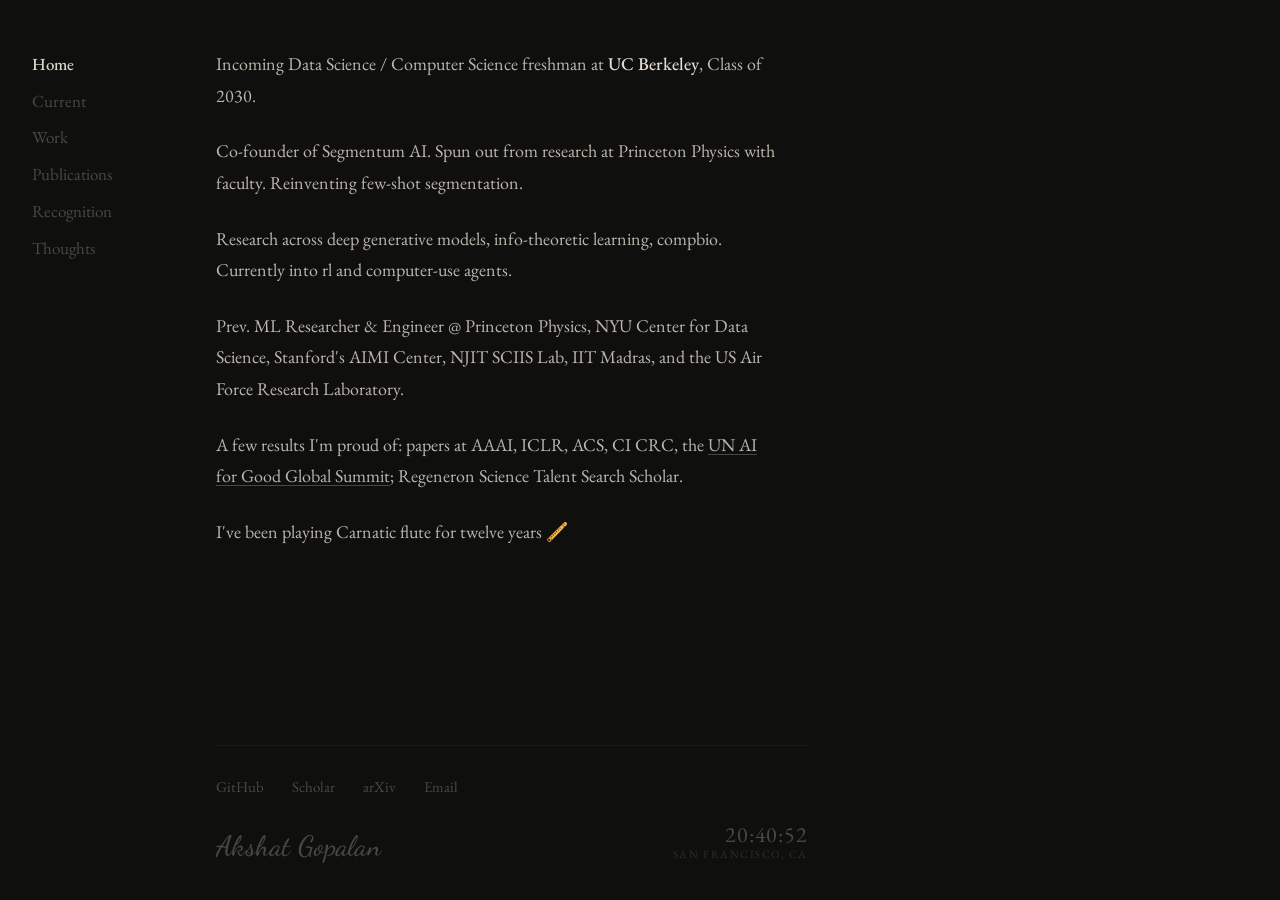
==== commit 420f4c39: "Update titles, dates, and descriptions to match latest resume Align work experience roles/dates, pub" ====
--- a/PeronalPortfolio/index.html
+++ b/PeronalPortfolio/index.html
@@ -32,13 +32,13 @@
       <div id="page-home" class="page active">
         <div class="prose">
           <p>
-            Incoming DS freshman at <strong>UC Berkeley</strong>, Fall 2026.
-          </p>
-          <p>Co-founder of Segmentum AI. Spun out from research at Princeton Physics with faculty. Reinventing few-shot segmentation.</p> 
+            Incoming Data Science / Computer Science freshman at <strong>UC Berkeley</strong>, Class of 2030.
+          </p>
+          <p>Co-founder of Segmentum AI. Spun out from research at Princeton Physics with faculty. Reinventing few-shot segmentation.</p>
           <p>
             Research across deep generative models, info-theoretic learning, compbio. Currently into rl and computer-use agents. </p>
-            Prev. Researcher @ Princeton Physics, NYU, MILA,
-            Stanford's AIMI Center, NJIT, IIT Madras, and funded by US Air Force Research Laboratory.
+            Prev. ML Researcher &amp; Engineer @ Princeton Physics, NYU Center for Data Science,
+            Stanford's AIMI Center, NJIT SCIIS Lab, IIT Madras, and the US Air Force Research Laboratory.
           </p>
           <p>
             A few results I'm proud of: papers at AAAI, ICLR, ACS, CI CRC</a>,
@@ -57,20 +57,23 @@
           <p class="page-label">As of June 2026</p>
 
           <p>
-            <strong>Princeton Physics Lab</strong> — novel few-shot tumor segmentation model work under Dr. Jason Puchalla.
-            Co-founding a startup around the underlying IP. Research filed for IP rights.
-          </p>
-          <p>
-            <strong>NYU &amp; MILA</strong> — building normalizing flow datasets with Prof. Ravid Shwartz-Ziv.
+            <strong>Princeton Dept. of Physics</strong> — ML Researcher &amp; Engineer developing physics-informed
+            tumor segmentation models and few-shot pipelines under Dr. Jason Puchalla. Research led to an IP filing
+            and the commercial launch of Segmentum.
+          </p>
+          <p>
+            <strong>NYU Center for Data Science</strong> — engineering normalizing flow systems for synthetic dataset
+            generation and error decomposition with Prof. Ravid Shwartz-Ziv.
             arXiv <a href="https://arxiv.org/abs/2602.00315" target="_blank" rel="noopener">preprint</a> out.
           </p>
           <p>
-            <strong>NJIT SCIIS Lab</strong> — reinforcement learning for robotic navigation and semantic segmentation.
-            Paper accepted at the ASCE Construction Research Congress.
-          </p>
-          <p>
-            <strong>Stevens &thinsp;/&thinsp; AFRL</strong> — year two of the Air Force Research Lab's
-            National SDR Challenge. Line-of-Sight MIMO and spatial multiplexing.
+            <strong>NJIT SCIIS Lab</strong> — RL Engineer Intern developing reinforcement-learning based
+            crack-segmentation models and RL environments for robotic navigation.
+          </p>
+          <p>
+            <strong>Air Force Research Laboratory</strong> — ML &amp; Wireless Engineer designing ML-driven
+            optimization for Line-of-Sight MIMO hardware, integrating signal modeling and simulation into a
+            functional hardware deployment pipeline.
           </p>
           <p>
             Starting at Berkeley in August.
@@ -83,65 +86,65 @@
         <div class="prose">
           <div class="entry">
             <div class="entry-head">
-              <span class="entry-place">Princeton University</span>
-              <span class="entry-date">Jul 2025 – Present</span>
-            </div>
-            <p class="entry-role">Linguistics &amp; Biophysics Researcher</p>
-            <p class="entry-sub">Laboratory Learning Program · Dept. of Physics · Dr. Jason Puchalla</p>
-          </div>
-
-          <div class="entry">
-            <div class="entry-head">
-              <span class="entry-place">NYU &amp; MILA</span>
-              <span class="entry-date">Sep 2025 – Present</span>
-            </div>
-            <p class="entry-role">Deep Learning Researcher</p>
-            <p class="entry-sub">New York Institute · Prof. Ravid Shwartz-Ziv · Info-theoretic deep learning</p>
-          </div>
-
-          <div class="entry">
-            <div class="entry-head">
-              <span class="entry-place">Stanford University</span>
-              <span class="entry-date">Jun 2025</span>
-            </div>
-            <p class="entry-role">AI Research Intern</p>
-            <p class="entry-sub">Artificial Intelligence in Medicine &amp; Imaging (AIMI) · Selected from 2,000+ applicants</p>
-          </div>
-
-          <div class="entry">
-            <div class="entry-head">
-              <span class="entry-place">NJIT</span>
-              <span class="entry-date">Oct 2024 – Jan 2026</span>
-            </div>
-            <p class="entry-role">Reinforcement Learning Researcher</p>
-            <p class="entry-sub">SCIIS Lab · Prof. Xi Hu &amp; Prof. Rayan Assaad</p>
-          </div>
-
-          <div class="entry">
-            <div class="entry-head">
-              <span class="entry-place">Stevens Institute of Technology</span>
-              <span class="entry-date">Sep 2024 – Present</span>
-            </div>
-            <p class="entry-role">AI &amp; Wireless Communications Researcher</p>
-            <p class="entry-sub">AFRL National SDR Challenge · Signal Seekers Team Captain · $17k USRP grant (×2)</p>
-          </div>
-
-          <div class="entry">
-            <div class="entry-head">
-              <span class="entry-place">IIT Madras</span>
-              <span class="entry-date">Jun – Aug 2024</span>
-            </div>
-            <p class="entry-role">Bioinformatics Research Intern</p>
-            <p class="entry-sub">Dept. of Biotechnology &amp; Cancer Institute Chennai · De novo antibody design</p>
-          </div>
-
-          <div class="entry">
-            <div class="entry-head">
-              <span class="entry-place">IIT Madras · Robert Bosch Center for DS and AI</span>
-              <span class="entry-date">Jul – Sep 2023</span>
-            </div>
-            <p class="entry-role">ML Research Intern</p>
-            <p class="entry-sub">Robert Bosch Center for Data Science &amp; AI · 35 DL models for yeast growth prediction</p>
+              <span class="entry-place">Princeton Dept. of Physics</span>
+              <span class="entry-date">Jun 2025 – Jul 2026</span>
+            </div>
+            <p class="entry-role">ML Researcher &amp; Engineer</p>
+            <p class="entry-sub">Dr. Jason Puchalla · Physics-informed tumor segmentation &amp; few-shot pipelines · led to IP filing &amp; Segmentum launch</p>
+          </div>
+
+          <div class="entry">
+            <div class="entry-head">
+              <span class="entry-place">NYU Center for Data Science</span>
+              <span class="entry-date">Jul 2025 – Dec 2026</span>
+            </div>
+            <p class="entry-role">ML Researcher</p>
+            <p class="entry-sub">Prof. Ravid Shwartz-Ziv · Normalizing flow systems for synthetic dataset generation &amp; GPU-intensive infra for scaling laws</p>
+          </div>
+
+          <div class="entry">
+            <div class="entry-head">
+              <span class="entry-place">Stanford AIMI</span>
+              <span class="entry-date">Jun 2025 – Jul 2025</span>
+            </div>
+            <p class="entry-role">Deep Learning Research Intern</p>
+            <p class="entry-sub">Artificial Intelligence in Medicine &amp; Imaging (AIMI) · High-performance medical image segmentation with advanced CNNs, optimized for data efficiency &amp; clinical deployment</p>
+          </div>
+
+          <div class="entry">
+            <div class="entry-head">
+              <span class="entry-place">NJIT SCIIS Lab</span>
+              <span class="entry-date">Dec 2024 – Dec 2025</span>
+            </div>
+            <p class="entry-role">RL Engineer Intern</p>
+            <p class="entry-sub">Prof. Xi Hu &amp; Prof. Rayan Assaad · RL-based crack-segmentation models &amp; RL environments for robotic navigation</p>
+          </div>
+
+          <div class="entry">
+            <div class="entry-head">
+              <span class="entry-place">Air Force Research Laboratory</span>
+              <span class="entry-date">Aug 2024 – Oct 2025</span>
+            </div>
+            <p class="entry-role">ML &amp; Wireless Engineer</p>
+            <p class="entry-sub">National SDR Challenge · ML-driven optimization for LoS MIMO hardware · Signal Seekers Team Captain · $17k USRP grant (×2)</p>
+          </div>
+
+          <div class="entry">
+            <div class="entry-head">
+              <span class="entry-place">IIT Madras / Cancer Institute of India</span>
+              <span class="entry-date">May 2024 – Sep 2024</span>
+            </div>
+            <p class="entry-role">Bioinformatics Intern</p>
+            <p class="entry-sub">Dept. of Biotechnology &amp; Cancer Institute Chennai · Deep-generative antibody design · SOTA results on multiple ovarian cancer antigens</p>
+          </div>
+
+          <div class="entry">
+            <div class="entry-head">
+              <span class="entry-place">Robert Bosch Center for DS and AI</span>
+              <span class="entry-date">May – Sep 2023</span>
+            </div>
+            <p class="entry-role">ML Intern</p>
+            <p class="entry-sub">Robert Bosch Center for Data Science &amp; AI · 35 deep learning models for predicting yeast-growth patterns</p>
           </div>
         </div>
       </div>
@@ -151,18 +154,18 @@
         <div class="prose">
 
           <div class="pub">
-            <p class="pub-title">Beyond the Loss Curve: Scaling Laws, Active Learning, and the Limits of Learning from Exact Posteriors</p>
-            <p class="pub-meta">ICLR · 2026 &ensp;<a href="https://arxiv.org/abs/2602.00315" target="_blank" rel="noopener">↗</a></p>
-          </div>
-
-          <div class="pub">
-            <p class="pub-title">Generative Flow Networks for Lead Optimization in Drug Discovery</p>
-            <p class="pub-meta">AAAI &ensp;<a href="https://ojs.aaai.org/index.php/AAAI/article/view/35297" target="_blank" rel="noopener">↗</a></p>
-          </div>
-
-          <div class="pub">
-            <p class="pub-title">An Inclusive Deep-Generative Framework to Overcome Racial &amp; Regional Barriers in Skin Disease Diagnosis</p>
-            <p class="pub-meta">UN AI for Good Global Summit · Geneva · 2025 &ensp;<a href="https://www.itu.int/hub/publication/t-ai4g-ai4good-2025-1/" target="_blank" rel="noopener">↗</a></p>
+            <p class="pub-title">What Lies Beneath the Curve? Scaling Laws in the Presence of Exact Posteriors</p>
+            <p class="pub-meta">ICLR DGM · 2026 &ensp;<a href="https://arxiv.org/abs/2602.00315" target="_blank" rel="noopener">↗</a></p>
+          </div>
+
+          <div class="pub">
+            <p class="pub-title">Generative Flow Networks for Lead Optimization in Drug Design</p>
+            <p class="pub-meta">AAAI · 2025 &ensp;<a href="https://ojs.aaai.org/index.php/AAAI/article/view/35297" target="_blank" rel="noopener">↗</a></p>
+          </div>
+
+          <div class="pub">
+            <p class="pub-title">EquiDermAI: An Inclusive Framework for Skin Disease Diagnosis</p>
+            <p class="pub-meta">ITU AI for Good Impact Report · 2025 &ensp;<a href="https://www.itu.int/hub/publication/t-ai4g-ai4good-2025-1/" target="_blank" rel="noopener">↗</a></p>
           </div>
 
           <div class="pub">
@@ -176,8 +179,8 @@
           </div>
 
           <div class="pub">
-            <p class="pub-title">A Framework of RGB-Thermal Sensor Fusion with Zero-shot and Prompt-aware Deep Learning for Enhanced Real-time Thermal Anomaly Detection</p>
-            <p class="pub-meta">ASCE Construction Research Congress &ensp;<span class="pub-status">forthcoming</span></p>
+            <p class="pub-title">A Framework of RGB-Thermal Sensor Fusion with Zero-shot and Prompt-aware Deep Learning for Enhanced and Real-time Thermal Anomaly Detection in Buildings</p>
+            <p class="pub-meta">ACSE Construction Research Congress · 2026 &ensp;<span class="pub-status">forthcoming</span></p>
           </div>
 
           <div class="pub">
@@ -211,8 +214,8 @@
           <div class="award">
             <span class="award-year">2026</span>
             <div>
-              <p class="award-name">Regeneron Science Talent Search — Scholar</p>
-              <p class="award-sub">Top 300 nationally. $2,000 scholar award. Nation's most prestigious high school science competition. <a href="https://sspcdn.blob.core.windows.net/files/Documents/SEP/STS/2026/Program-Books/Scholar.pdf" target="_blank" rel="noopener">↗</a></p>
+              <p class="award-name">International Neural Network Society — Inducted Member</p>
+              <p class="award-sub">First high school student ever inducted, and its youngest member.</p>
             </div>
           </div>
 
@@ -235,7 +238,7 @@
           <div class="award">
             <span class="award-year">2024</span>
             <div>
-              <p class="award-name">NASA Human Exploration Rover Challenge — Top 10 Globally</p>
+              <p class="award-name">NASA Human Exploration Rover Challenge — Top 10 International Finalist</p>
               <p class="award-sub">Team Hercules represented New Jersey at the US Space &amp; Rocket Center, Huntsville, AL. <a href="https://www.tapinto.net/towns/new-brunswick/milestones/john-p-stevens-high-school-s-team-hercules-places-top-10-at-2024-nasa-rover-challenge-4" target="_blank" rel="noopener">↗</a></p>
             </div>
           </div>
